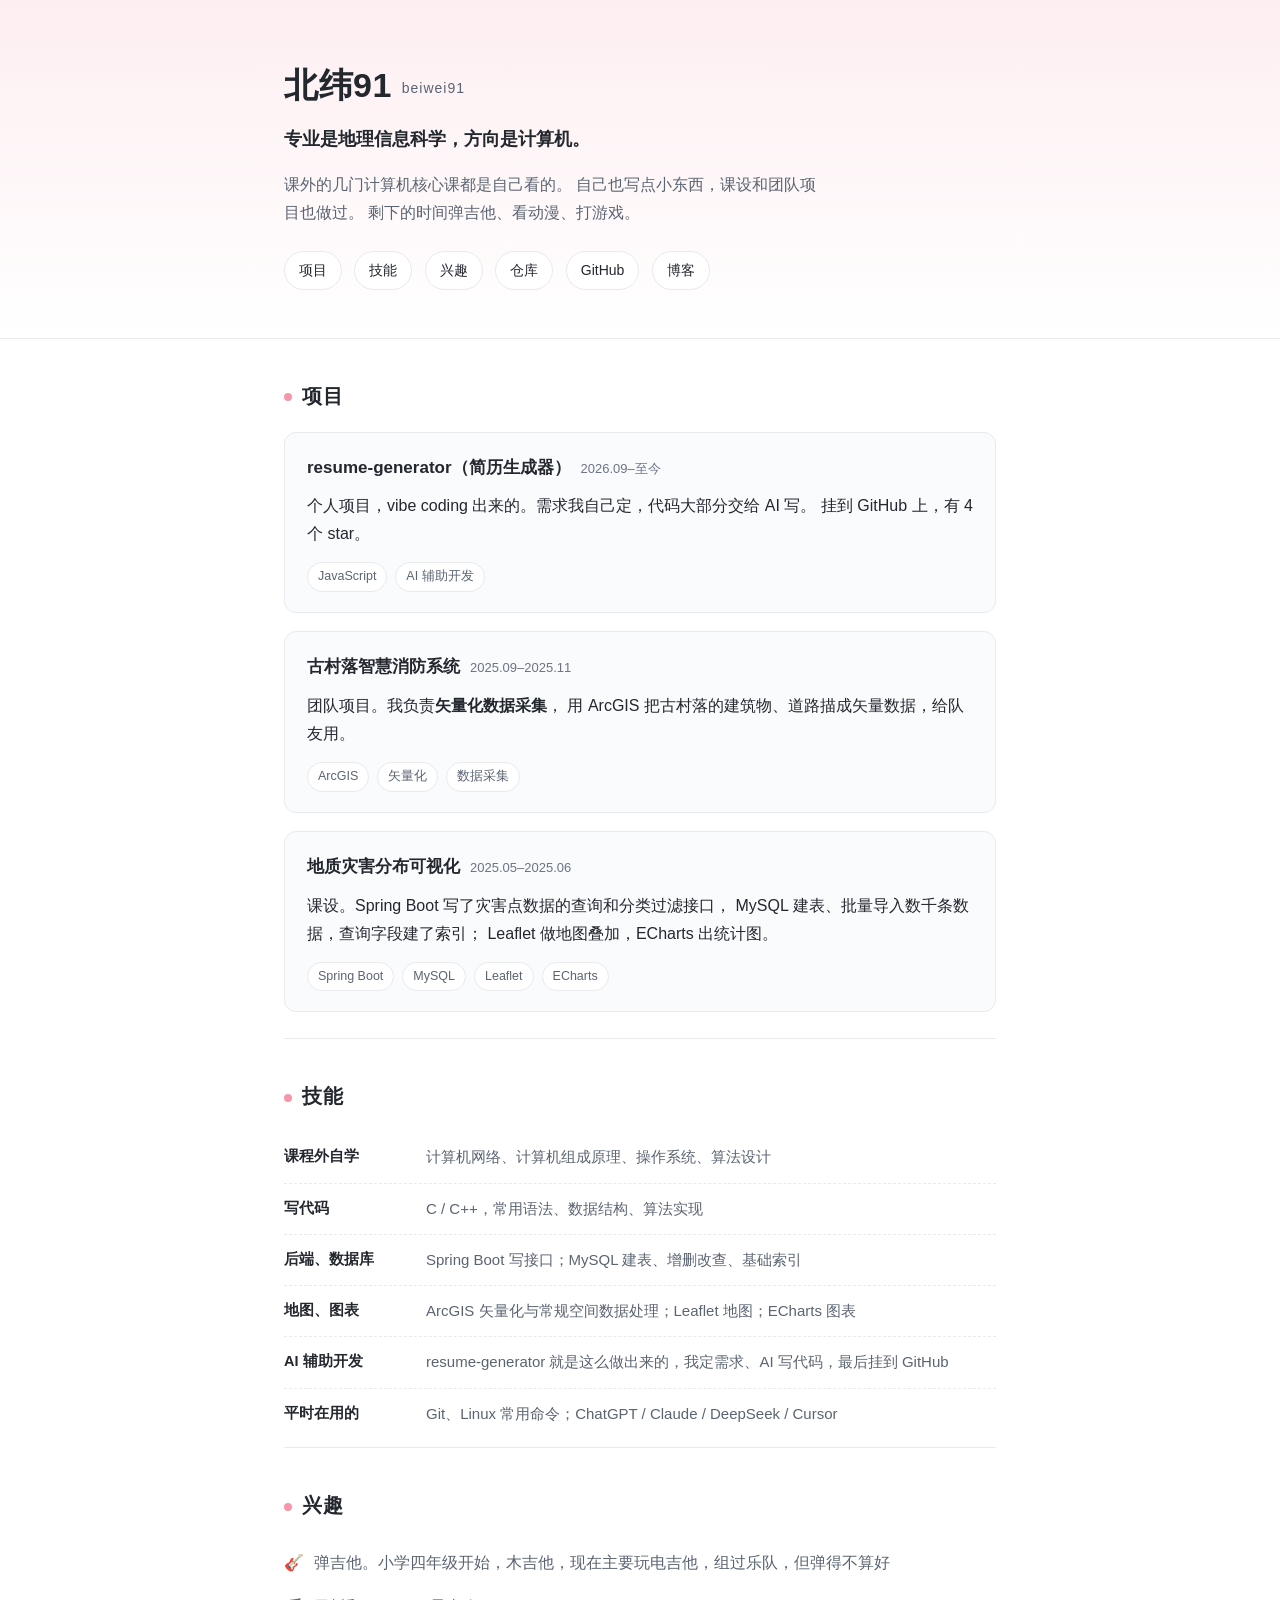
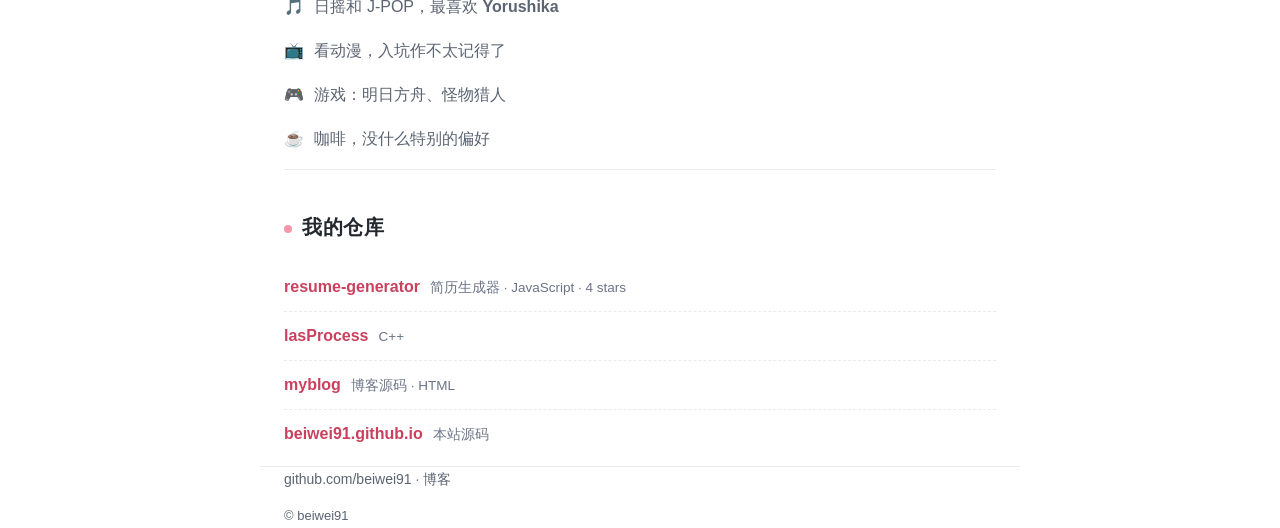
==== index.html @ ec10d435 "加上 resume-generator，vibe coding 做的那个" ====
<!DOCTYPE html>
<html lang="zh-CN">

<head>
    <meta charset="UTF-8">
    <meta name="viewport" content="width=device-width, initial-scale=1.0">
    <title>北纬91 · beiwei91</title>
    <meta name="description" content="beiwei91（北纬91）的主页：做过的东西、技能、几个爱好。">
    <meta name="author" content="beiwei91">
    <link rel="canonical" href="https://beiwei91.github.io/">
    <meta name="theme-color" content="#f596aa" media="(prefers-color-scheme: light)">
    <meta name="theme-color" content="#14171c" media="(prefers-color-scheme: dark)">
    <meta property="og:type" content="website">
    <meta property="og:locale" content="zh_CN">
    <meta property="og:title" content="北纬91 · beiwei91">
    <meta property="og:description" content="做过的东西、技能、几个爱好。">
    <meta property="og:url" content="https://beiwei91.github.io/">
    <link rel="icon" href="assets/favicon.svg" type="image/svg+xml">
    <link rel="stylesheet" href="assets/style.css">
</head>

<body>
    <a class="skip-link" href="#main">跳到主要内容</a>

    <header class="hero">
        <div class="wrap">
            <h1>北纬91 <span class="handle">beiwei91</span></h1>
            <p class="tagline">专业是地理信息科学，方向是计算机。</p>
            <p class="lede">
                课外的几门计算机核心课都是自己看的。
                自己也写点小东西，课设和团队项目也做过。
                剩下的时间弹吉他、看动漫、打游戏。
            </p>
            <nav class="hero-links" aria-label="页面导航">
                <a href="#work">项目</a>
                <a href="#skills">技能</a>
                <a href="#interests">兴趣</a>
                <a href="#repos">仓库</a>
                <a href="https://github.com/beiwei91" target="_blank" rel="noopener noreferrer">GitHub</a>
                <a href="https://beiwei91.github.io/myblog/" target="_blank" rel="noopener noreferrer">博客</a>
            </nav>
        </div>
    </header>

    <main id="main" class="wrap">

        <section id="work">
            <h2>项目</h2>

            <article class="card">
                <div class="card-head">
                    <h3>resume-generator（简历生成器）</h3>
                    <span class="meta">2026.09–至今</span>
                </div>
                <p>
                    个人项目，vibe coding 出来的。需求我自己定，代码大部分交给 AI 写。
                    挂到 GitHub 上，有 4 个 star。
                </p>
                <ul class="tags">
                    <li>JavaScript</li>
                    <li>AI 辅助开发</li>
                </ul>
            </article>

            <article class="card">
                <div class="card-head">
                    <h3>古村落智慧消防系统</h3>
                    <span class="meta">2025.09–2025.11</span>
                </div>
                <p>
                    团队项目。我负责<strong>矢量化数据采集</strong>，
                    用 ArcGIS 把古村落的建筑物、道路描成矢量数据，给队友用。
                </p>
                <ul class="tags">
                    <li>ArcGIS</li>
                    <li>矢量化</li>
                    <li>数据采集</li>
                </ul>
            </article>

            <article class="card">
                <div class="card-head">
                    <h3>地质灾害分布可视化</h3>
                    <span class="meta">2025.05–2025.06</span>
                </div>
                <p>
                    课设。Spring Boot 写了灾害点数据的查询和分类过滤接口，
                    MySQL 建表、批量导入数千条数据，查询字段建了索引；
                    Leaflet 做地图叠加，ECharts 出统计图。
                </p>
                <ul class="tags">
                    <li>Spring Boot</li>
                    <li>MySQL</li>
                    <li>Leaflet</li>
                    <li>ECharts</li>
                </ul>
            </article>
        </section>

        <section id="skills">
            <h2>技能</h2>
            <dl class="skills">
                <div>
                    <dt>课程外自学</dt>
                    <dd>计算机网络、计算机组成原理、操作系统、算法设计</dd>
                </div>
                <div>
                    <dt>写代码</dt>
                    <dd>C / C++，常用语法、数据结构、算法实现</dd>
                </div>
                <div>
                    <dt>后端、数据库</dt>
                    <dd>Spring Boot 写接口；MySQL 建表、增删改查、基础索引</dd>
                </div>
                <div>
                    <dt>地图、图表</dt>
                    <dd>ArcGIS 矢量化与常规空间数据处理；Leaflet 地图；ECharts 图表</dd>
                </div>
                <div>
                    <dt>AI 辅助开发</dt>
                    <dd>resume-generator 就是这么做出来的，我定需求、AI 写代码，最后挂到 GitHub</dd>
                </div>
                <div>
                    <dt>平时在用的</dt>
                    <dd>Git、Linux 常用命令；ChatGPT / Claude / DeepSeek / Cursor</dd>
                </div>
            </dl>
        </section>

        <section id="interests">
            <h2>兴趣</h2>
            <ul class="interests">
                <li><span class="emoji" aria-hidden="true">🎸</span> 弹吉他。小学四年级开始，木吉他，现在主要玩电吉他，组过乐队，但弹得不算好</li>
                <li><span class="emoji" aria-hidden="true">🎵</span> 日摇和 J-POP，最喜欢 <strong>Yorushika</strong></li>
                <li><span class="emoji" aria-hidden="true">📺</span> 看动漫，入坑作不太记得了</li>
                <li><span class="emoji" aria-hidden="true">🎮</span> 游戏：明日方舟、怪物猎人</li>
                <li><span class="emoji" aria-hidden="true">☕</span> 咖啡，没什么特别的偏好</li>
            </ul>
        </section>

        <section id="repos">
            <h2>我的仓库</h2>
            <ul class="repos">
                <li>
                    <a href="https://github.com/beiwei91/resume-generator" target="_blank" rel="noopener noreferrer">resume-generator</a>
                    <span class="repo-desc">简历生成器 · JavaScript · 4 stars</span>
                </li>
                <li>
                    <a href="https://github.com/beiwei91/lasProcess" target="_blank" rel="noopener noreferrer">lasProcess</a>
                    <span class="repo-desc">C++</span>
                </li>
                <li>
                    <a href="https://github.com/beiwei91/myblog" target="_blank" rel="noopener noreferrer">myblog</a>
                    <span class="repo-desc">博客源码 · HTML</span>
                </li>
                <li>
                    <a href="https://github.com/beiwei91/beiwei91.github.io" target="_blank" rel="noopener noreferrer">beiwei91.github.io</a>
                    <span class="repo-desc">本站源码</span>
                </li>
            </ul>
        </section>

    </main>

    <footer class="wrap">
        <p>
            <a href="https://github.com/beiwei91" target="_blank" rel="noopener noreferrer">github.com/beiwei91</a>
            ·
            <a href="https://beiwei91.github.io/myblog/" target="_blank" rel="noopener noreferrer">博客</a>
        </p>
        <p class="note">© beiwei91</p>
    </footer>

</body>

</html>
---- assets/style.css ----
/* 北纬91 · 个人主页
   零依赖：无外部字体、无 CDN、无脚本。
   配色沿用粉色强调 #F596AA；浅色为默认，深色跟随系统（prefers-color-scheme）。 */

:root {
    color-scheme: light dark;

    --pink: #f596aa;
    --pink-soft: #fdeef1;
    --accent-text: #c9415e; /* 浅色底上可读的强调文字色 */
    --focus: #c9415e;

    --ink: #23272e;
    --ink-soft: #5b6472;
    --ink-faint: #6b7385; /* 13px 小字也要 ≥ 4.5:1 */

    --line: #e8eaee;
    --bg: #ffffff;
    --bg-soft: #fafbfc;
    --surface: #ffffff;

    --radius: 12px;
    --maxw: 760px;
}

* {
    box-sizing: border-box;
}

html {
    -webkit-text-size-adjust: 100%;
}

body {
    margin: 0;
    background: var(--bg);
    color: var(--ink);
    font-family: -apple-system, BlinkMacSystemFont, "Segoe UI", "PingFang SC",
        "Hiragino Sans GB", "Microsoft YaHei", "Source Han Sans SC", sans-serif;
    font-size: 16px;
    line-height: 1.75;
    overflow-wrap: break-word;
}

.wrap {
    max-width: var(--maxw);
    margin: 0 auto;
    padding: 0 24px;
}

a {
    color: var(--accent-text);
}

:focus-visible {
    outline: 2px solid var(--focus);
    outline-offset: 2px;
    border-radius: 4px;
}

/* 键盘用户跳过导航 */
.skip-link {
    position: absolute;
    top: 0;
    left: -9999px;
    z-index: 10;
    padding: 10px 16px;
    border: 1px solid var(--line);
    border-radius: 0 0 var(--radius) 0;
    background: var(--surface);
    color: var(--ink);
    text-decoration: none;
}

.skip-link:focus {
    left: 0;
}

/* ---------- 头部 ---------- */

.hero {
    padding: 56px 0 40px;
    border-bottom: 1px solid var(--line);
    background: linear-gradient(180deg, var(--pink-soft), var(--bg));
}

.hero h1 {
    margin: 0 0 8px;
    font-size: 34px;
    letter-spacing: 0.5px;
}

.hero h1 .handle {
    display: inline-block;
    color: var(--ink-soft); /* 浅色 5.98:1（hero 顶部渐变处 5.32:1），深色 7.74:1 */
    font-size: 14px;
    font-weight: 400;
    letter-spacing: 1px;
    vertical-align: middle;
}

.tagline {
    margin: 0 0 16px;
    font-size: 18px;
    font-weight: 600;
}

.lede {
    max-width: 60ch;
    margin: 0 0 24px;
    color: var(--ink-soft);
}

.hero-links a {
    display: inline-block;
    margin: 0 8px 8px 0;
    padding: 6px 14px;
    border: 1px solid var(--line);
    border-radius: 999px;
    background: var(--surface);
    color: var(--ink);
    font-size: 14px;
    text-decoration: none;
    transition: border-color .15s, color .15s, background .15s;
}

.hero-links a:hover {
    border-color: var(--pink);
    background: var(--pink-soft);
    color: var(--ink); /* hover 时改用 --ink：浅色 13.33:1，深色 14.04:1 */
}

/* ---------- 区块 ---------- */

main section {
    padding: 40px 0 8px;
}

main section + section {
    border-top: 1px solid var(--line);
}

h2 {
    margin: 0 0 18px;
    font-size: 20px;
    letter-spacing: 0.5px;
}

h2::before {
    content: "";
    display: inline-block;
    width: 8px;
    height: 8px;
    margin-right: 10px;
    border-radius: 50%;
    background: var(--pink);
    vertical-align: middle;
}

h3 {
    margin: 0;
    font-size: 17px;
}

p {
    margin: 0 0 14px;
}

.note {
    color: var(--ink-soft);
    font-size: 15px;
}

/* ---------- 项目卡片 ---------- */

.card {
    margin-bottom: 18px;
    padding: 20px 22px;
    border: 1px solid var(--line);
    border-radius: var(--radius);
    background: var(--bg-soft);
}

.card-head {
    display: flex;
    flex-wrap: wrap;
    align-items: baseline;
    gap: 10px;
    margin-bottom: 10px;
}

.card p:last-child {
    margin-bottom: 0;
}

.meta {
    color: var(--ink-faint);
    font-size: 13px;
}

.tags {
    display: flex;
    flex-wrap: wrap;
    gap: 8px;
    margin: 12px 0 0;
    padding: 0;
    list-style: none;
}

.tags li {
    padding: 3px 10px;
    border: 1px solid var(--line);
    border-radius: 999px;
    background: var(--surface);
    color: var(--ink-soft);
    font-size: 12.5px;
}

/* ---------- 技能 ---------- */

.skills {
    margin: 0;
}

.skills > div {
    display: grid;
    grid-template-columns: 130px 1fr;
    gap: 12px;
    padding: 12px 0;
    border-bottom: 1px dashed var(--line);
}

.skills > div:last-child {
    border-bottom: none;
}

.skills dt {
    color: var(--ink);
    font-size: 14.5px;
    font-weight: 600;
}

.skills dd {
    margin: 0;
    color: var(--ink-soft);
    font-size: 15px;
}

/* ---------- 兴趣 ---------- */

.interests {
    margin: 0;
    padding: 0;
    list-style: none;
}

.interests li {
    padding: 8px 0;
    color: var(--ink-soft);
}

.interests .emoji {
    display: inline-block;
    width: 26px;
}

/* ---------- 仓库 ---------- */

.repos {
    margin: 0;
    padding: 0;
    list-style: none;
}

.repos li {
    display: flex;
    flex-wrap: wrap;
    align-items: baseline;
    gap: 10px;
    padding: 10px 0;
    border-bottom: 1px dashed var(--line);
}

.repos li:last-child {
    border-bottom: none;
}

.repos a {
    color: var(--accent-text);
    font-weight: 600;
    text-decoration: none;
}

.repos a:hover {
    text-decoration: underline;
}

.repo-desc {
    color: var(--ink-faint);
    font-size: 13.5px;
}

/* ---------- 页脚 ---------- */

footer {
    margin-top: 40px;
    padding: 28px 24px 48px;
    border-top: 1px solid var(--line);
    color: var(--ink-faint);
    font-size: 14px;
}

footer a {
    color: var(--ink-soft);
    text-decoration: none;
}

footer a:hover {
    color: var(--accent-text);
}

footer .note {
    margin: 6px 0 0;
    font-size: 13px;
}

/* ---------- 404 ---------- */

.notfound {
    padding: 88px 24px 120px;
}

.notfound .code {
    margin: 0;
    color: var(--ink-faint);
    font-size: 15px;
    letter-spacing: 2px;
}

.notfound h1 {
    margin: 4px 0 16px;
    font-size: 32px;
}

.notfound p {
    max-width: 52ch;
    color: var(--ink-soft);
}

.notfound .back a {
    display: inline-block;
    margin: 8px 8px 0 0;
    padding: 8px 16px;
    border: 1px solid var(--line);
    border-radius: 999px;
    background: var(--surface);
    color: var(--ink);
    font-size: 14px;
    text-decoration: none;
}

.notfound .back a:hover {
    border-color: var(--pink);
    background: var(--pink-soft);
    color: var(--accent-text);
}

/* ---------- 窄屏 ---------- */

@media (max-width: 600px) {
    .hero {
        padding: 40px 0 28px;
    }

    .hero h1 {
        font-size: 28px;
    }

    .hero h1 .handle {
        display: block;
        margin-top: 6px;
    }

    .skills > div {
        grid-template-columns: 1fr;
        gap: 4px;
    }

    .notfound {
        padding: 64px 24px 96px;
    }

    .notfound h1 {
        font-size: 26px;
    }
}

/* ---------- 减少动效 ---------- */

@media (prefers-reduced-motion: reduce) {
    * {
        transition: none !important;
    }
}

/* ---------- 深色模式 ---------- */

@media (prefers-color-scheme: dark) {
    :root {
        color-scheme: dark;

        --pink-soft: #241a1e;
        --accent-text: #f596aa;
        --focus: #f596aa;

        --ink: #e8eaee;
        --ink-soft: #aab2c0;
        --ink-faint: #7f8896;

        --line: #2b3038;
        --bg: #14171c;
        --bg-soft: #1b1f26;
        --surface: #1b1f26;
    }
}
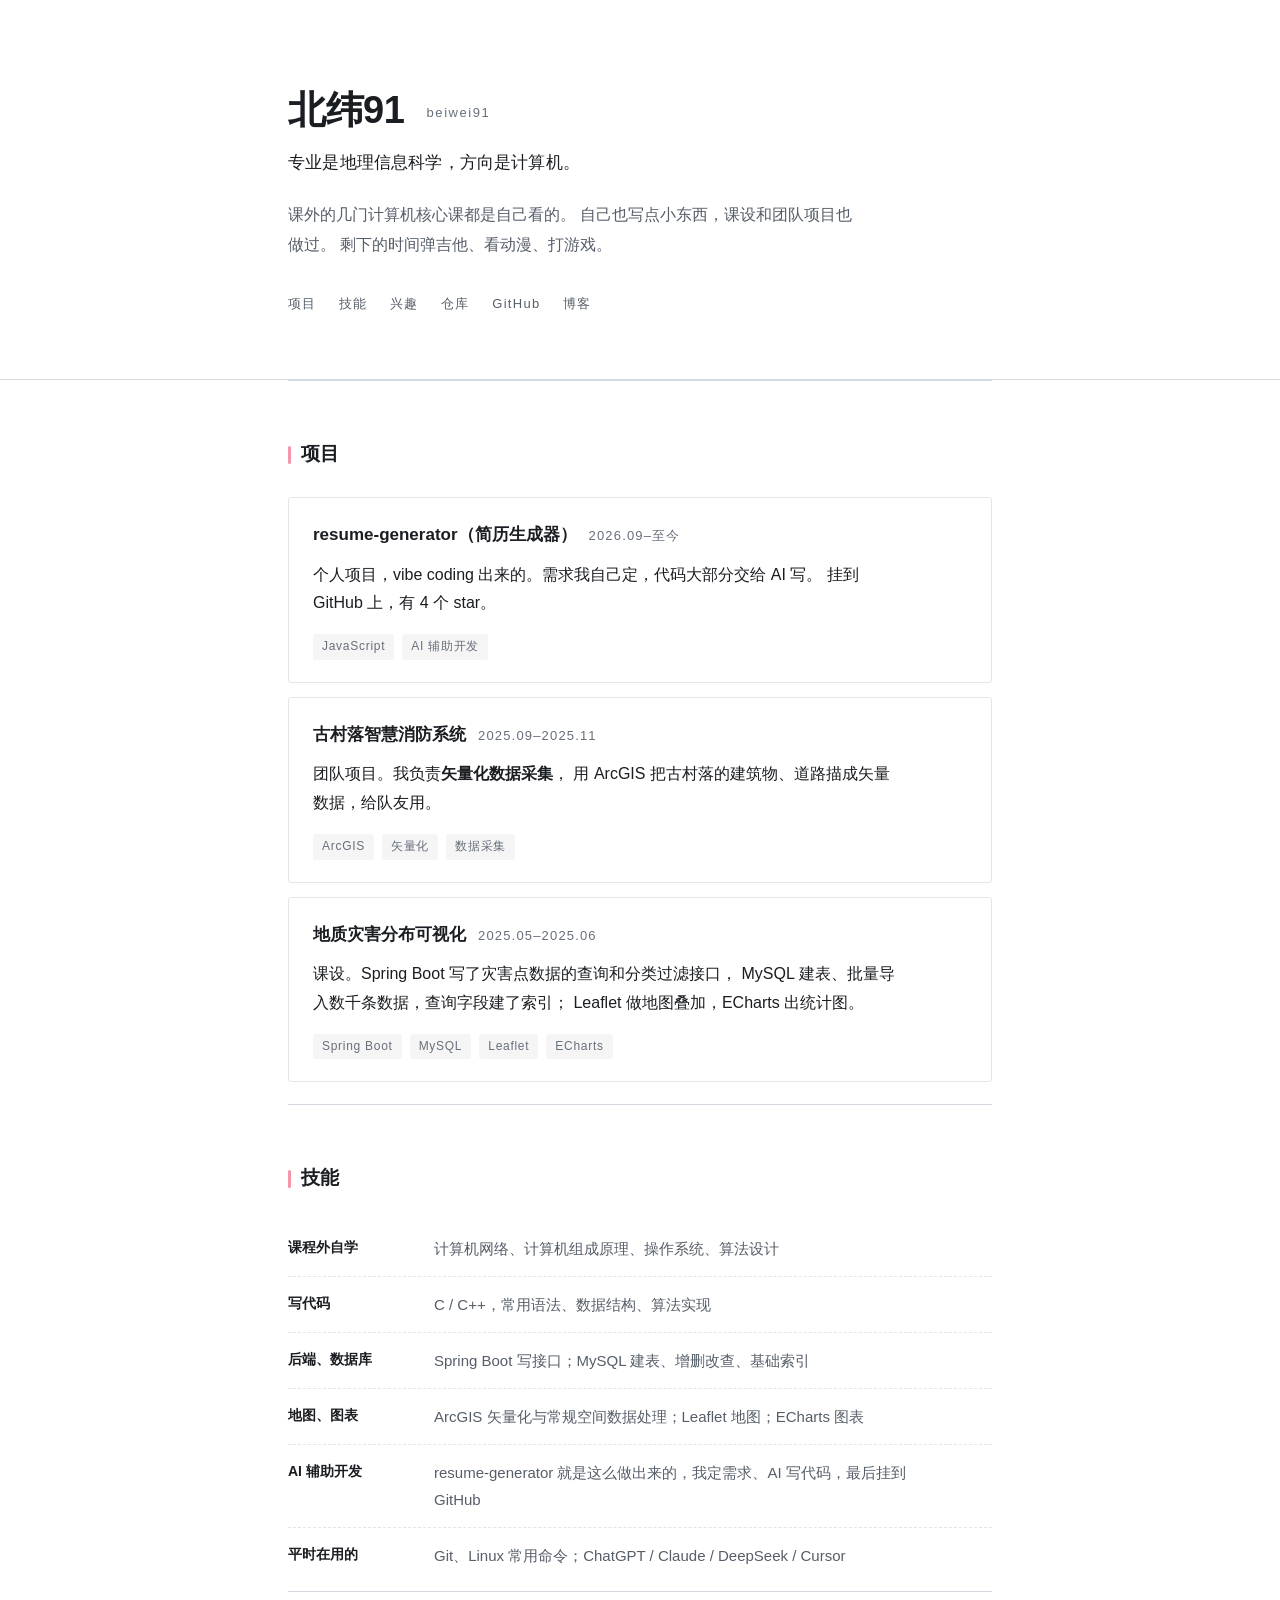
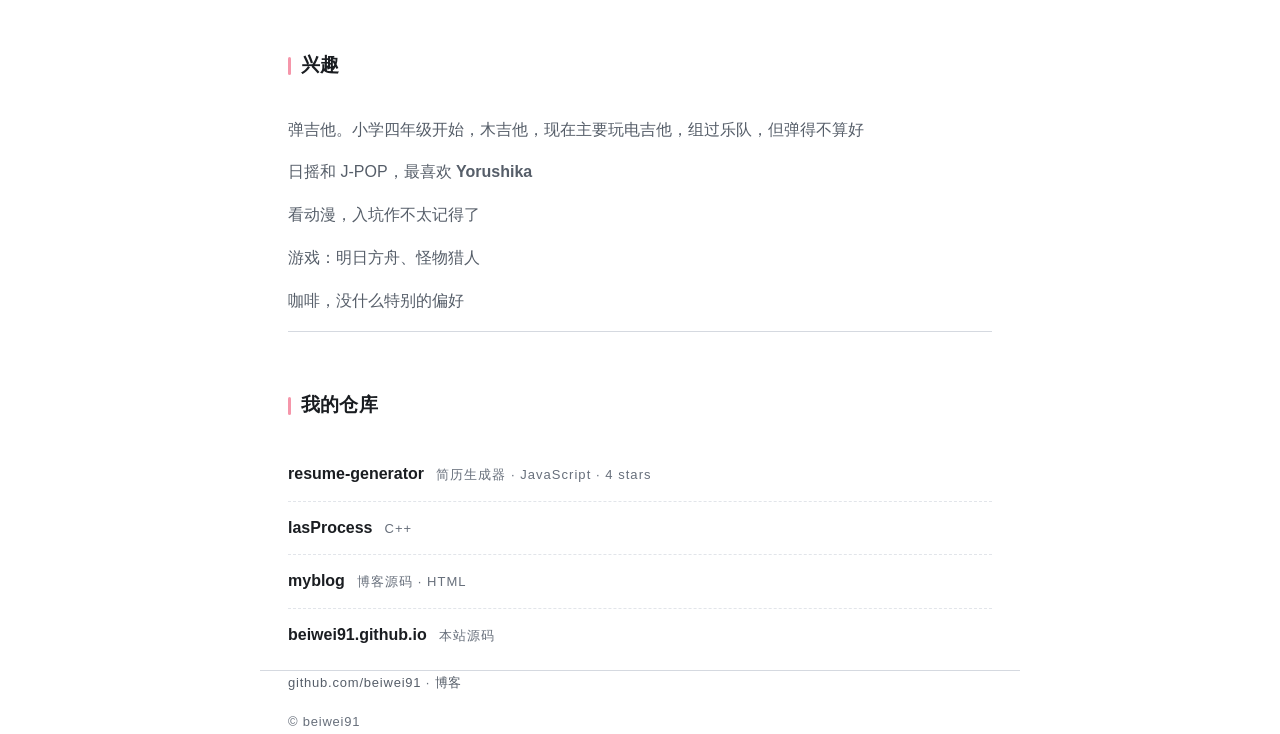
==== commit ad180709: "视觉重做：去渐变、去彩色 emoji，粉色只留标题旁一条" ====
--- a/index.html
+++ b/index.html
@@ -8,8 +8,8 @@
     <meta name="description" content="beiwei91（北纬91）的主页：做过的东西、技能、几个爱好。">
     <meta name="author" content="beiwei91">
     <link rel="canonical" href="https://beiwei91.github.io/">
-    <meta name="theme-color" content="#f596aa" media="(prefers-color-scheme: light)">
-    <meta name="theme-color" content="#14171c" media="(prefers-color-scheme: dark)">
+    <meta name="theme-color" content="#ffffff" media="(prefers-color-scheme: light)">
+    <meta name="theme-color" content="#0d0f12" media="(prefers-color-scheme: dark)">
     <meta property="og:type" content="website">
     <meta property="og:locale" content="zh_CN">
     <meta property="og:title" content="北纬91 · beiwei91">
@@ -130,11 +130,11 @@
         <section id="interests">
             <h2>兴趣</h2>
             <ul class="interests">
-                <li><span class="emoji" aria-hidden="true">🎸</span> 弹吉他。小学四年级开始，木吉他，现在主要玩电吉他，组过乐队，但弹得不算好</li>
-                <li><span class="emoji" aria-hidden="true">🎵</span> 日摇和 J-POP，最喜欢 <strong>Yorushika</strong></li>
-                <li><span class="emoji" aria-hidden="true">📺</span> 看动漫，入坑作不太记得了</li>
-                <li><span class="emoji" aria-hidden="true">🎮</span> 游戏：明日方舟、怪物猎人</li>
-                <li><span class="emoji" aria-hidden="true">☕</span> 咖啡，没什么特别的偏好</li>
+                <li>弹吉他。小学四年级开始，木吉他，现在主要玩电吉他，组过乐队，但弹得不算好</li>
+                <li>日摇和 J-POP，最喜欢 <strong>Yorushika</strong></li>
+                <li>看动漫，入坑作不太记得了</li>
+                <li>游戏：明日方舟、怪物猎人</li>
+                <li>咖啡，没什么特别的偏好</li>
             </ul>
         </section>
 
--- a/assets/style.css
+++ b/assets/style.css
@@ -1,25 +1,29 @@
 /* 北纬91 · 个人主页
    零依赖：无外部字体、无 CDN、无脚本。
-   配色沿用粉色强调 #F596AA；浅色为默认，深色跟随系统（prefers-color-scheme）。 */
+   视觉方向：克制、留白、低装饰。粉色 #f596aa 只保留在标题竖条一处强调；
+   其余（含 hover）全部走中性色。深色模式是真正的深色（#0d0f12），不是简单反色。 */
 
 :root {
     color-scheme: light dark;
 
+    /* 唯一的粉色强调：#f596aa。只用于 h2::before 那一个 3px 竖条。 */
     --pink: #f596aa;
-    --pink-soft: #fdeef1;
-    --accent-text: #c9415e; /* 浅色底上可读的强调文字色 */
-    --focus: #c9415e;
-
-    --ink: #23272e;
-    --ink-soft: #5b6472;
-    --ink-faint: #6b7385; /* 13px 小字也要 ≥ 4.5:1 */
-
-    --line: #e8eaee;
+    /* 选中文本的淡粉底（不与页面其他元素争强调） */
+    --pink-soft: #fbe9ed;
+
+    --ink: #1a1d21;        /* 正文 / 标题（16.91:1 on #fff） */
+    --ink-soft: #565e69;   /* 次级正文（6.56:1 on #fff） */
+    --ink-faint: #676f7b;  /* 13px 小字（5.08:1 on #fff） */
+    --muted: #8b929c;      /* 非文字装饰：细线、圆点、短横线 */
+
+    --line: #e2e5ea;       /* 常规 1px 细线（卡片边框、虚线分隔） */
+    --rule: #d5d9e0;       /* 区块上方分隔线 */
+    --tag-bg: rgba(26, 29, 33, .045); /* 元数据标签极淡底 */
     --bg: #ffffff;
-    --bg-soft: #fafbfc;
     --surface: #ffffff;
-
-    --radius: 12px;
+    --focus: #1a1d21;
+
+    --radius: 3px;
     --maxw: 760px;
 }
 
@@ -38,24 +42,48 @@
     font-family: -apple-system, BlinkMacSystemFont, "Segoe UI", "PingFang SC",
         "Hiragino Sans GB", "Microsoft YaHei", "Source Han Sans SC", sans-serif;
     font-size: 16px;
-    line-height: 1.75;
+    line-height: 1.8;
     overflow-wrap: break-word;
+}
+
+::selection {
+    background: var(--pink-soft);
+    color: var(--ink);
 }
 
 .wrap {
     max-width: var(--maxw);
     margin: 0 auto;
-    padding: 0 24px;
+    padding: 0 28px;
+}
+
+/* 标题与正文同一套 sans 栈：跨平台一致优先于衬线优雅
+   （serif 在 Windows 会落到 SimSun，细小偏旧） */
+h1,
+h2,
+h3 {
+    font-family: -apple-system, BlinkMacSystemFont, "Segoe UI", "PingFang SC",
+        "Hiragino Sans GB", "Microsoft YaHei", "Source Han Sans SC", sans-serif;
+    font-weight: 600;
 }
 
 a {
-    color: var(--accent-text);
+    color: var(--ink);
+    text-decoration: none;
+}
+
+a:hover {
+    color: var(--ink);
+    text-decoration: underline;
+    text-decoration-color: var(--muted);
+    text-decoration-thickness: 1px;
+    text-underline-offset: 3px;
 }
 
 :focus-visible {
     outline: 2px solid var(--focus);
-    outline-offset: 2px;
-    border-radius: 4px;
+    outline-offset: 3px;
+    border-radius: 2px;
 }
 
 /* 键盘用户跳过导航 */
@@ -66,7 +94,7 @@
     z-index: 10;
     padding: 10px 16px;
     border: 1px solid var(--line);
-    border-radius: 0 0 var(--radius) 0;
+    border-radius: 0 0 var(--radius) var(--radius);
     background: var(--surface);
     color: var(--ink);
     text-decoration: none;
@@ -76,83 +104,89 @@
     left: 0;
 }
 
-/* ---------- 头部 ---------- */
+/* ---------- 头部：纯色底，无渐变 ---------- */
 
 .hero {
-    padding: 56px 0 40px;
-    border-bottom: 1px solid var(--line);
-    background: linear-gradient(180deg, var(--pink-soft), var(--bg));
+    padding: 88px 0 56px;
+    border-bottom: 1px solid var(--rule);
+    background: var(--bg);
 }
 
 .hero h1 {
-    margin: 0 0 8px;
-    font-size: 34px;
-    letter-spacing: 0.5px;
+    margin: 0 0 14px;
+    font-size: clamp(30px, 5.6vw, 38px);
+    line-height: 1.2;
+    letter-spacing: -0.012em;
 }
 
 .hero h1 .handle {
     display: inline-block;
-    color: var(--ink-soft); /* 浅色 5.98:1（hero 顶部渐变处 5.32:1），深色 7.74:1 */
-    font-size: 14px;
+    margin-left: 12px;
+    color: var(--ink-faint);
+    font-family: -apple-system, BlinkMacSystemFont, "Segoe UI", "PingFang SC",
+        "Hiragino Sans GB", "Microsoft YaHei", "Source Han Sans SC", sans-serif;
+    font-size: 13px;
     font-weight: 400;
-    letter-spacing: 1px;
+    letter-spacing: 0.12em;
     vertical-align: middle;
 }
 
 .tagline {
-    margin: 0 0 16px;
-    font-size: 18px;
-    font-weight: 600;
+    margin: 0 0 22px;
+    color: var(--ink);
+    font-size: 17px;
+    font-weight: 400;
+    letter-spacing: 0.01em;
 }
 
 .lede {
-    max-width: 60ch;
-    margin: 0 0 24px;
-    color: var(--ink-soft);
-}
-
+    max-width: 64ch;
+    margin: 0 0 30px;
+    color: var(--ink-soft);
+    line-height: 1.85;
+}
+
+/* 导航：纯文字，无药丸、无边框 */
 .hero-links a {
     display: inline-block;
-    margin: 0 8px 8px 0;
-    padding: 6px 14px;
-    border: 1px solid var(--line);
-    border-radius: 999px;
-    background: var(--surface);
-    color: var(--ink);
-    font-size: 14px;
-    text-decoration: none;
-    transition: border-color .15s, color .15s, background .15s;
+    margin: 0 18px 6px 0;
+    padding: 0;
+    color: var(--ink-soft);
+    font-size: 13px;
+    letter-spacing: 0.1em;
+    text-decoration: none;
+    border-bottom: 1px solid transparent;
+    transition: color .15s, border-color .15s;
 }
 
 .hero-links a:hover {
-    border-color: var(--pink);
-    background: var(--pink-soft);
-    color: var(--ink); /* hover 时改用 --ink：浅色 13.33:1，深色 14.04:1 */
+    color: var(--ink);
+    border-bottom-color: var(--muted);
+    text-decoration: none;
 }
 
 /* ---------- 区块 ---------- */
 
 main section {
-    padding: 40px 0 8px;
-}
-
-main section + section {
-    border-top: 1px solid var(--line);
+    padding: 56px 0 8px;
+    border-top: 1px solid var(--rule);
 }
 
 h2 {
-    margin: 0 0 18px;
-    font-size: 20px;
-    letter-spacing: 0.5px;
-}
-
+    margin: 0 0 26px;
+    font-size: 19px;
+    font-weight: 600;
+    letter-spacing: 0.01em;
+}
+
+/* 全页唯一一处粉色强调：编辑排版的竖条，不是项目符号 */
 h2::before {
     content: "";
     display: inline-block;
-    width: 8px;
-    height: 8px;
+    width: 3px;
+    height: 0.95em;
     margin-right: 10px;
-    border-radius: 50%;
+    border-radius: 2px;
     background: var(--pink);
     vertical-align: middle;
 }
@@ -160,10 +194,12 @@
 h3 {
     margin: 0;
     font-size: 17px;
+    letter-spacing: 0;
 }
 
 p {
-    margin: 0 0 14px;
+    margin: 0 0 16px;
+    max-width: 66ch;
 }
 
 .note {
@@ -171,21 +207,26 @@
     font-size: 15px;
 }
 
-/* ---------- 项目卡片 ---------- */
+/* ---------- 项目卡片：纯色底 + 1px 细边框，无阴影 ---------- */
 
 .card {
-    margin-bottom: 18px;
-    padding: 20px 22px;
+    margin-bottom: 14px;
+    padding: 22px 24px;
     border: 1px solid var(--line);
     border-radius: var(--radius);
-    background: var(--bg-soft);
+    background: var(--surface);
+    transition: border-color .15s;
+}
+
+.card:hover {
+    border-color: var(--rule); /* 只让边框略深一点，150ms */
 }
 
 .card-head {
     display: flex;
     flex-wrap: wrap;
     align-items: baseline;
-    gap: 10px;
+    gap: 4px 12px;
     margin-bottom: 10px;
 }
 
@@ -193,27 +234,30 @@
     margin-bottom: 0;
 }
 
+/* 小标签：字距拉开，弱化灰但保持 ≥4.5:1 */
 .meta {
     color: var(--ink-faint);
     font-size: 13px;
+    letter-spacing: 0.09em;
 }
 
 .tags {
     display: flex;
     flex-wrap: wrap;
     gap: 8px;
-    margin: 12px 0 0;
+    margin: 14px 0 0;
     padding: 0;
     list-style: none;
 }
 
+/* 元数据标签：无边框 + 极淡底，不再像输入框 */
 .tags li {
-    padding: 3px 10px;
-    border: 1px solid var(--line);
-    border-radius: 999px;
-    background: var(--surface);
-    color: var(--ink-soft);
-    font-size: 12.5px;
+    padding: 2px 9px;
+    border-radius: var(--radius);
+    background: var(--tag-bg);
+    color: var(--ink-faint);
+    font-size: 12px;
+    letter-spacing: 0.06em;
 }
 
 /* ---------- 技能 ---------- */
@@ -225,8 +269,8 @@
 .skills > div {
     display: grid;
     grid-template-columns: 130px 1fr;
-    gap: 12px;
-    padding: 12px 0;
+    gap: 16px;
+    padding: 14px 0;
     border-bottom: 1px dashed var(--line);
 }
 
@@ -236,17 +280,18 @@
 
 .skills dt {
     color: var(--ink);
-    font-size: 14.5px;
+    font-size: 14px;
     font-weight: 600;
 }
 
 .skills dd {
     margin: 0;
+    max-width: 62ch;
     color: var(--ink-soft);
     font-size: 15px;
 }
 
-/* ---------- 兴趣 ---------- */
+/* ---------- 兴趣：无 emoji、无前导标记，只靠行距分隔 ---------- */
 
 .interests {
     margin: 0;
@@ -255,13 +300,9 @@
 }
 
 .interests li {
-    padding: 8px 0;
-    color: var(--ink-soft);
-}
-
-.interests .emoji {
-    display: inline-block;
-    width: 26px;
+    padding: 7px 0;
+    color: var(--ink-soft);
+    line-height: 1.8;
 }
 
 /* ---------- 仓库 ---------- */
@@ -276,8 +317,8 @@
     display: flex;
     flex-wrap: wrap;
     align-items: baseline;
-    gap: 10px;
-    padding: 10px 0;
+    gap: 12px;
+    padding: 12px 0;
     border-bottom: 1px dashed var(--line);
 }
 
@@ -286,28 +327,32 @@
 }
 
 .repos a {
-    color: var(--accent-text);
+    color: var(--ink);
     font-weight: 600;
     text-decoration: none;
 }
 
 .repos a:hover {
     text-decoration: underline;
+    text-decoration-color: var(--muted);
+    text-underline-offset: 3px;
 }
 
 .repo-desc {
     color: var(--ink-faint);
-    font-size: 13.5px;
+    font-size: 13px;
+    letter-spacing: 0.08em;
 }
 
 /* ---------- 页脚 ---------- */
 
 footer {
-    margin-top: 40px;
-    padding: 28px 24px 48px;
-    border-top: 1px solid var(--line);
-    color: var(--ink-faint);
-    font-size: 14px;
+    margin-top: 64px;
+    padding: 28px 0 56px; /* 左右 padding 交给 .wrap，避免叠加 */
+    border-top: 1px solid var(--rule);
+    color: var(--ink-faint);
+    font-size: 13px;
+    letter-spacing: 0.06em;
 }
 
 footer a {
@@ -316,69 +361,87 @@
 }
 
 footer a:hover {
-    color: var(--accent-text);
+    color: var(--ink);
+    text-decoration: underline;
+    text-decoration-color: var(--muted);
+    text-underline-offset: 3px;
 }
 
 footer .note {
-    margin: 6px 0 0;
-    font-size: 13px;
+    margin: 8px 0 0;
+    font-size: 13px;
+    color: var(--ink-faint);
 }
 
 /* ---------- 404 ---------- */
 
 .notfound {
-    padding: 88px 24px 120px;
+    padding: 132px 0 160px; /* 左右 padding 交给 .wrap */
 }
 
 .notfound .code {
     margin: 0;
     color: var(--ink-faint);
-    font-size: 15px;
-    letter-spacing: 2px;
+    font-size: 13px;
+    letter-spacing: 0.24em;
 }
 
 .notfound h1 {
-    margin: 4px 0 16px;
-    font-size: 32px;
+    margin: 10px 0 18px;
+    font-size: clamp(28px, 5vw, 34px);
+    line-height: 1.2;
+    letter-spacing: -0.01em;
 }
 
 .notfound p {
     max-width: 52ch;
     color: var(--ink-soft);
+    line-height: 1.85;
+}
+
+.notfound .back {
+    margin-top: 26px;
 }
 
 .notfound .back a {
     display: inline-block;
-    margin: 8px 8px 0 0;
-    padding: 8px 16px;
-    border: 1px solid var(--line);
-    border-radius: 999px;
-    background: var(--surface);
-    color: var(--ink);
-    font-size: 14px;
-    text-decoration: none;
+    margin: 0 22px 8px 0;
+    padding: 0;
+    border-bottom: 1px solid transparent;
+    color: var(--ink-soft);
+    font-size: 13px;
+    letter-spacing: 0.1em;
+    text-decoration: none;
+    transition: color .15s, border-color .15s;
 }
 
 .notfound .back a:hover {
-    border-color: var(--pink);
-    background: var(--pink-soft);
-    color: var(--accent-text);
+    color: var(--ink);
+    border-bottom-color: var(--muted);
 }
 
 /* ---------- 窄屏 ---------- */
 
 @media (max-width: 600px) {
+    .wrap {
+        padding: 0 22px;
+    }
+
     .hero {
-        padding: 40px 0 28px;
-    }
-
-    .hero h1 {
-        font-size: 28px;
+        padding: 56px 0 40px;
     }
 
     .hero h1 .handle {
         display: block;
-        margin-top: 6px;
+        margin: 8px 0 0;
+    }
+
+    main section {
+        padding: 40px 0 4px;
+    }
+
+    .card {
+        padding: 18px 18px;
     }
 
     .skills > div {
@@ -387,11 +450,7 @@
     }
 
     .notfound {
-        padding: 64px 24px 96px;
-    }
-
-    .notfound h1 {
-        font-size: 26px;
+        padding: 88px 0 112px;
     }
 }
 
@@ -403,23 +462,25 @@
     }
 }
 
-/* ---------- 深色模式 ---------- */
+/* ---------- 深色模式：真正的深色底 ---------- */
 
 @media (prefers-color-scheme: dark) {
     :root {
         color-scheme: dark;
 
-        --pink-soft: #241a1e;
-        --accent-text: #f596aa;
-        --focus: #f596aa;
-
-        --ink: #e8eaee;
-        --ink-soft: #aab2c0;
-        --ink-faint: #7f8896;
-
-        --line: #2b3038;
-        --bg: #14171c;
-        --bg-soft: #1b1f26;
-        --surface: #1b1f26;
-    }
-}
+        --pink: #f0a8b8;
+        --pink-soft: #2a1d22;
+
+        --ink: #e9ebef;        /* 16.08:1 on #0d0f12 */
+        --ink-soft: #a8b0bc;   /* 8.77:1 on #0d0f12 */
+        --ink-faint: #9099a6;  /* 6.67:1 on #0d0f12 */
+        --muted: #5f6772;
+
+        --line: #262b33;
+        --rule: #313741;
+        --tag-bg: rgba(233, 235, 239, .06);
+        --bg: #0d0f12;
+        --surface: #0d0f12;
+        --focus: #f0a8b8;
+    }
+}
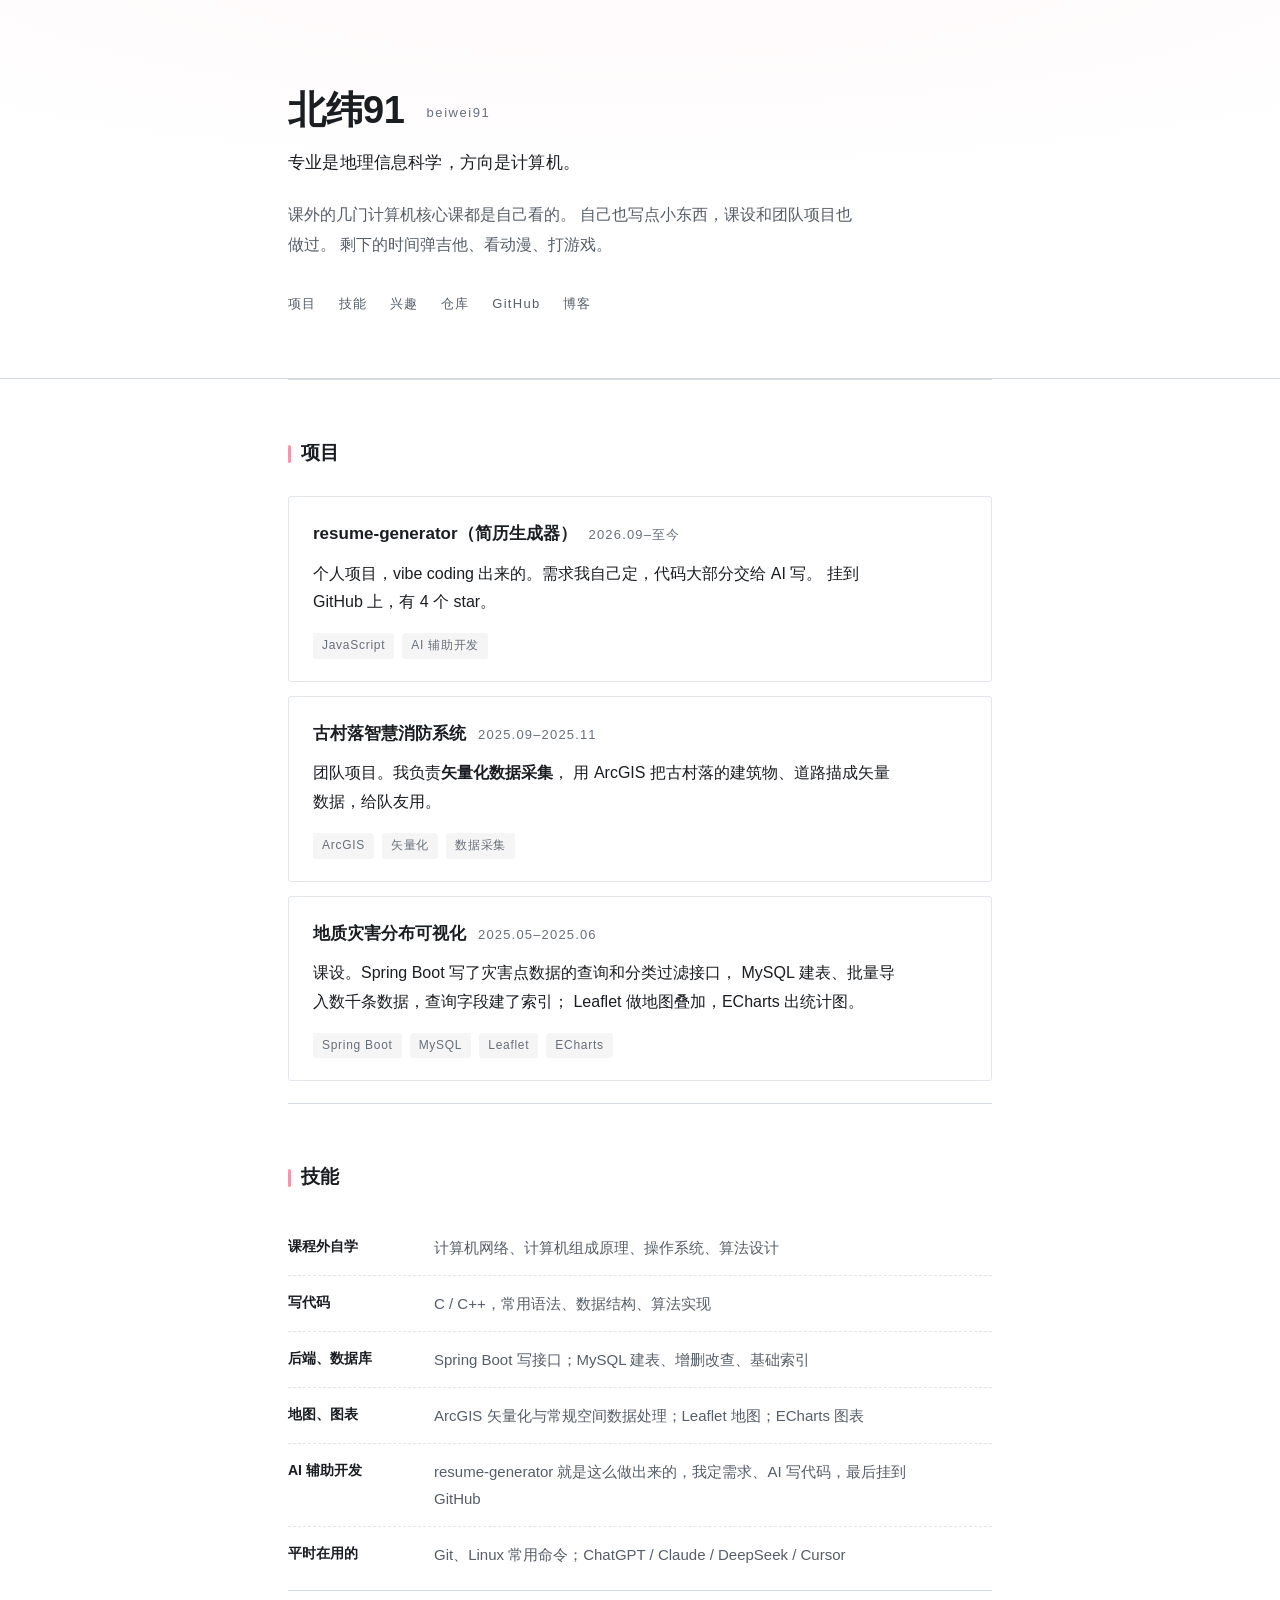
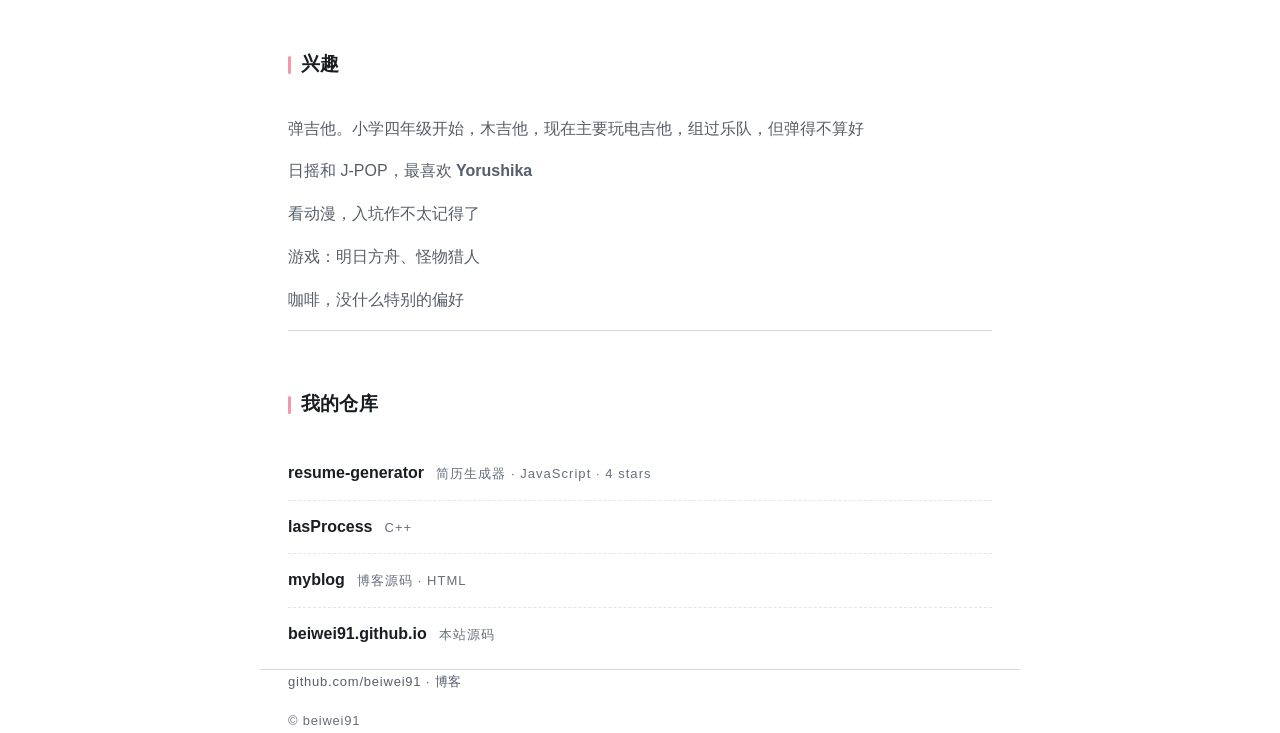
==== commit 03523f10: "加一点动效：进场、滚动淡入、hover，还有一条进度线" ====
--- a/index.html
+++ b/index.html
@@ -22,16 +22,19 @@
 <body>
     <a class="skip-link" href="#main">跳到主要内容</a>
 
+    <!-- 无 JS 时这条线不会显示（样式只在 html.js 下生效） -->
+    <div class="progress" aria-hidden="true"></div>
+
     <header class="hero">
         <div class="wrap">
-            <h1>北纬91 <span class="handle">beiwei91</span></h1>
-            <p class="tagline">专业是地理信息科学，方向是计算机。</p>
-            <p class="lede">
+            <h1 class="fade-up">北纬91 <span class="handle">beiwei91</span></h1>
+            <p class="tagline fade-up">专业是地理信息科学，方向是计算机。</p>
+            <p class="lede fade-up">
                 课外的几门计算机核心课都是自己看的。
                 自己也写点小东西，课设和团队项目也做过。
                 剩下的时间弹吉他、看动漫、打游戏。
             </p>
-            <nav class="hero-links" aria-label="页面导航">
+            <nav class="hero-links fade-up" aria-label="页面导航">
                 <a href="#work">项目</a>
                 <a href="#skills">技能</a>
                 <a href="#interests">兴趣</a>
@@ -171,6 +174,57 @@
         <p class="note">© beiwei91</p>
     </footer>
 
+    <script>
+        /* 渐进增强：脚本失效 / 被禁用 / 不支持 IO 时什么都不做，页面按纯 CSS 默认状态渲染，内容全部可见 */
+        (function () {
+            if (!('IntersectionObserver' in window)) { return; }
+            var root = document.documentElement;
+            /* 保险丝：.js 之后任何一步出错，都摘掉 .js 回到「全部可见」的无 JS 状态 */
+            try {
+                root.classList.add('js');
+                var reduce = window.matchMedia && window.matchMedia('(prefers-reduced-motion: reduce)').matches;
+                if (!reduce) {
+                    var bar = document.querySelector('.progress');
+                    if (bar) {
+                        var ticking = false;
+                        var draw = function () {
+                            ticking = false;
+                            var max = document.documentElement.scrollHeight - window.innerHeight;
+                            var ratio = max > 0 ? window.scrollY / max : 0;
+                            bar.style.transform = 'scaleX(' + Math.min(1, Math.max(0, ratio)) + ')';
+                        };
+                        var onScroll = function () {
+                            if (!ticking) { ticking = true; window.requestAnimationFrame(draw); }
+                        };
+                        window.addEventListener('scroll', onScroll, { passive: true });
+                        window.addEventListener('resize', onScroll, { passive: true });
+                        draw();
+                    }
+                }
+                if (!reduce) {
+                    /* 滚动进场只触发一次；同批错开 60ms，封顶 240ms（240 + 460 < 700） */
+                    var items = document.querySelectorAll('main section, .card, .repos li, .skills > div');
+                    var io = new IntersectionObserver(function (entries) {
+                        var done = 0;
+                        for (var i = 0; i < entries.length; i++) {
+                            if (!entries[i].isIntersecting) { continue; }
+                            entries[i].target.style.transitionDelay = Math.min(done * 60, 240) + 'ms';
+                            entries[i].target.classList.add('is-in');
+                            io.unobserve(entries[i].target);
+                            done++;
+                        }
+                    }, { rootMargin: '0px 0px -12% 0px', threshold: 0.01 });
+                    for (var j = 0; j < items.length; j++) {
+                        items[j].classList.add('reveal');
+                        io.observe(items[j]);
+                    }
+                }
+            } catch (e) {
+                root.classList.remove('js');
+            }
+        })();
+    </script>
+
 </body>
 
 </html>
--- a/assets/style.css
+++ b/assets/style.css
@@ -19,6 +19,8 @@
     --line: #e2e5ea;       /* 常规 1px 细线（卡片边框、虚线分隔） */
     --rule: #d5d9e0;       /* 区块上方分隔线 */
     --tag-bg: rgba(26, 29, 33, .045); /* 元数据标签极淡底 */
+    --tag-bg-strong: rgba(26, 29, 33, .055); /* 标签 hover 底（再深会让 12px 灰字跌破 4.5:1） */
+    --wash: rgba(26, 29, 33, .025); /* 仓库行 hover 极淡底 */
     --bg: #ffffff;
     --surface: #ffffff;
     --focus: #1a1d21;
@@ -70,14 +72,33 @@
 a {
     color: var(--ink);
     text-decoration: none;
+    position: relative;
+    display: inline-block;
+}
+
+/* 链接下划线不用 text-decoration 跳动，而是 ::after 从左侧「画」出来（260ms） */
+a::after {
+    content: "";
+    position: absolute;
+    left: 0;
+    bottom: 1px;
+    width: 100%;
+    height: 1px;
+    background: var(--muted);
+    transform: scaleX(0);
+    transform-origin: left;
+    opacity: 0;
+    transition: transform .26s ease-out, opacity .26s ease-out;
 }
 
 a:hover {
     color: var(--ink);
-    text-decoration: underline;
-    text-decoration-color: var(--muted);
-    text-decoration-thickness: 1px;
-    text-underline-offset: 3px;
+}
+
+a:hover::after,
+a:focus-visible::after {
+    transform: scaleX(1);
+    opacity: 1;
 }
 
 :focus-visible {
@@ -89,6 +110,7 @@
 /* 键盘用户跳过导航 */
 .skip-link {
     position: absolute;
+    display: block;
     top: 0;
     left: -9999px;
     z-index: 10;
@@ -104,12 +126,73 @@
     left: 0;
 }
 
-/* ---------- 头部：纯色底，无渐变 ---------- */
+/* ---------- 进度线 / 进场动效（全部挂在 html.js 下，无 JS 时不存在） ---------- */
+
+/* 刚滚到顶时 scaleX(0) 不可见；粉色强调的第二处用法，仅此一条线 */
+html.js .progress {
+    position: fixed;
+    top: 0;
+    left: 0;
+    z-index: 20;
+    width: 100%;
+    height: 2px;
+    background: var(--pink);
+    transform: scaleX(0);
+    transform-origin: left;
+    pointer-events: none;
+}
+
+@keyframes fade-up {
+    from {
+        opacity: 0;
+        transform: translateY(14px);
+    }
+
+    to {
+        opacity: 1;
+        transform: none;
+    }
+}
+
+/* hero 进场：单条 520ms；标题 → 定位 → 正文 → 导航 错开 70ms，最后一档收在 180ms
+   使总时窗 180 + 520 = 700ms，不越 700ms 上限 */
+html.js .fade-up {
+    animation: fade-up .52s cubic-bezier(0.22, 0.61, 0.36, 1) both;
+}
+
+html.js .tagline {
+    animation-delay: 70ms;
+}
+
+html.js .lede {
+    animation-delay: 140ms;
+}
+
+html.js .hero-links {
+    animation-delay: 180ms;
+}
+
+/* 滚动进场：460ms，translateY(10px) → 0，只触发一次（JS unobserve） */
+html.js .reveal {
+    opacity: 0;
+    transform: translateY(10px);
+    transition: opacity .46s cubic-bezier(0.22, 0.61, 0.36, 1),
+        transform .46s cubic-bezier(0.22, 0.61, 0.36, 1);
+}
+
+html.js .reveal.is-in {
+    opacity: 1;
+    transform: none;
+}
+
+/* ---------- 头部：纯色底，局部极淡粉色光晕（无可见边界） ---------- */
 
 .hero {
     padding: 88px 0 56px;
     border-bottom: 1px solid var(--rule);
     background: var(--bg);
+    background-image: radial-gradient(120% 92% at 50% -14%,
+            rgba(245, 150, 170, .07), rgba(245, 150, 170, 0) 68%);
 }
 
 .hero h1 {
@@ -146,7 +229,7 @@
     line-height: 1.85;
 }
 
-/* 导航：纯文字，无药丸、无边框 */
+/* 导航：纯文字，无药丸、无边框；下划线走通用 a::after 的「画出」动效 */
 .hero-links a {
     display: inline-block;
     margin: 0 18px 6px 0;
@@ -155,14 +238,11 @@
     font-size: 13px;
     letter-spacing: 0.1em;
     text-decoration: none;
-    border-bottom: 1px solid transparent;
-    transition: color .15s, border-color .15s;
+    transition: color .18s ease-out;
 }
 
 .hero-links a:hover {
     color: var(--ink);
-    border-bottom-color: var(--muted);
-    text-decoration: none;
 }
 
 /* ---------- 区块 ---------- */
@@ -207,7 +287,7 @@
     font-size: 15px;
 }
 
-/* ---------- 项目卡片：纯色底 + 1px 细边框，无阴影 ---------- */
+/* ---------- 项目卡片：纯色底 + 1px 细边框 ---------- */
 
 .card {
     margin-bottom: 14px;
@@ -215,11 +295,14 @@
     border: 1px solid var(--line);
     border-radius: var(--radius);
     background: var(--surface);
-    transition: border-color .15s;
-}
-
+    transition: transform .18s ease-out, border-color .18s ease-out, box-shadow .18s ease-out;
+}
+
+/* hover：上浮 2px + 边框变深 + 极浅阴影（180ms） */
 .card:hover {
-    border-color: var(--rule); /* 只让边框略深一点，150ms */
+    transform: translateY(-2px);
+    border-color: var(--rule);
+    box-shadow: 0 6px 20px rgba(26, 29, 33, .06);
 }
 
 .card-head {
@@ -250,7 +333,7 @@
     list-style: none;
 }
 
-/* 元数据标签：无边框 + 极淡底，不再像输入框 */
+/* 元数据标签：无边框 + 极淡底；hover 只加深底，不缩放 */
 .tags li {
     padding: 2px 9px;
     border-radius: var(--radius);
@@ -258,6 +341,11 @@
     color: var(--ink-faint);
     font-size: 12px;
     letter-spacing: 0.06em;
+    transition: background-color .18s ease-out;
+}
+
+.tags li:hover {
+    background: var(--tag-bg-strong);
 }
 
 /* ---------- 技能 ---------- */
@@ -320,6 +408,13 @@
     gap: 12px;
     padding: 12px 0;
     border-bottom: 1px dashed var(--line);
+    transition: background-color .18s ease-out;
+}
+
+/* hover：整行极淡底 wash，用内阴影模拟左右外扩的 padding，不造成布局位移 */
+.repos li:hover {
+    background-color: var(--wash);
+    box-shadow: -12px 0 0 var(--wash), 12px 0 0 var(--wash);
 }
 
 .repos li:last-child {
@@ -329,13 +424,6 @@
 .repos a {
     color: var(--ink);
     font-weight: 600;
-    text-decoration: none;
-}
-
-.repos a:hover {
-    text-decoration: underline;
-    text-decoration-color: var(--muted);
-    text-underline-offset: 3px;
 }
 
 .repo-desc {
@@ -357,14 +445,10 @@
 
 footer a {
     color: var(--ink-soft);
-    text-decoration: none;
 }
 
 footer a:hover {
     color: var(--ink);
-    text-decoration: underline;
-    text-decoration-color: var(--muted);
-    text-underline-offset: 3px;
 }
 
 footer .note {
@@ -407,17 +491,15 @@
     display: inline-block;
     margin: 0 22px 8px 0;
     padding: 0;
-    border-bottom: 1px solid transparent;
     color: var(--ink-soft);
     font-size: 13px;
     letter-spacing: 0.1em;
     text-decoration: none;
-    transition: color .15s, border-color .15s;
+    transition: color .18s ease-out;
 }
 
 .notfound .back a:hover {
     color: var(--ink);
-    border-bottom-color: var(--muted);
 }
 
 /* ---------- 窄屏 ---------- */
@@ -454,11 +536,33 @@
     }
 }
 
-/* ---------- 减少动效 ---------- */
+/* ---------- 减少动效：关掉全部进场 / 滚动 / hover 位移 / 进度线，内容默认可见 ---------- */
+/* 这段刻意放在文件最后：与上面同样 specificity 的规则靠顺序取胜 */
 
 @media (prefers-reduced-motion: reduce) {
-    * {
+
+    *,
+    *::before,
+    *::after {
+        animation: none !important;
         transition: none !important;
+        scroll-behavior: auto !important;
+    }
+
+    html.js .fade-up,
+    html.js .reveal {
+        opacity: 1 !important;
+        transform: none !important;
+    }
+
+    /* 进度线在 JS 侧就不会被创建；这里再兜一层 */
+    html.js .progress {
+        display: none !important;
+    }
+
+    html.js .card:hover {
+        transform: none !important;
+        box-shadow: none !important;
     }
 }
 
@@ -479,8 +583,20 @@
         --line: #262b33;
         --rule: #313741;
         --tag-bg: rgba(233, 235, 239, .06);
+        --tag-bg-strong: rgba(233, 235, 239, .09);
+        --wash: rgba(233, 235, 239, .035);
         --bg: #0d0f12;
         --surface: #0d0f12;
         --focus: #f0a8b8;
     }
-}
+
+    /* 深色下 hero 光晕再淡一点，避免在近黑底上出现可见色块 */
+    .hero {
+        background-image: radial-gradient(120% 92% at 50% -14%,
+                rgba(240, 168, 184, .06), rgba(240, 168, 184, 0) 68%);
+    }
+
+    .card:hover {
+        box-shadow: 0 6px 20px rgba(0, 0, 0, .4);
+    }
+}
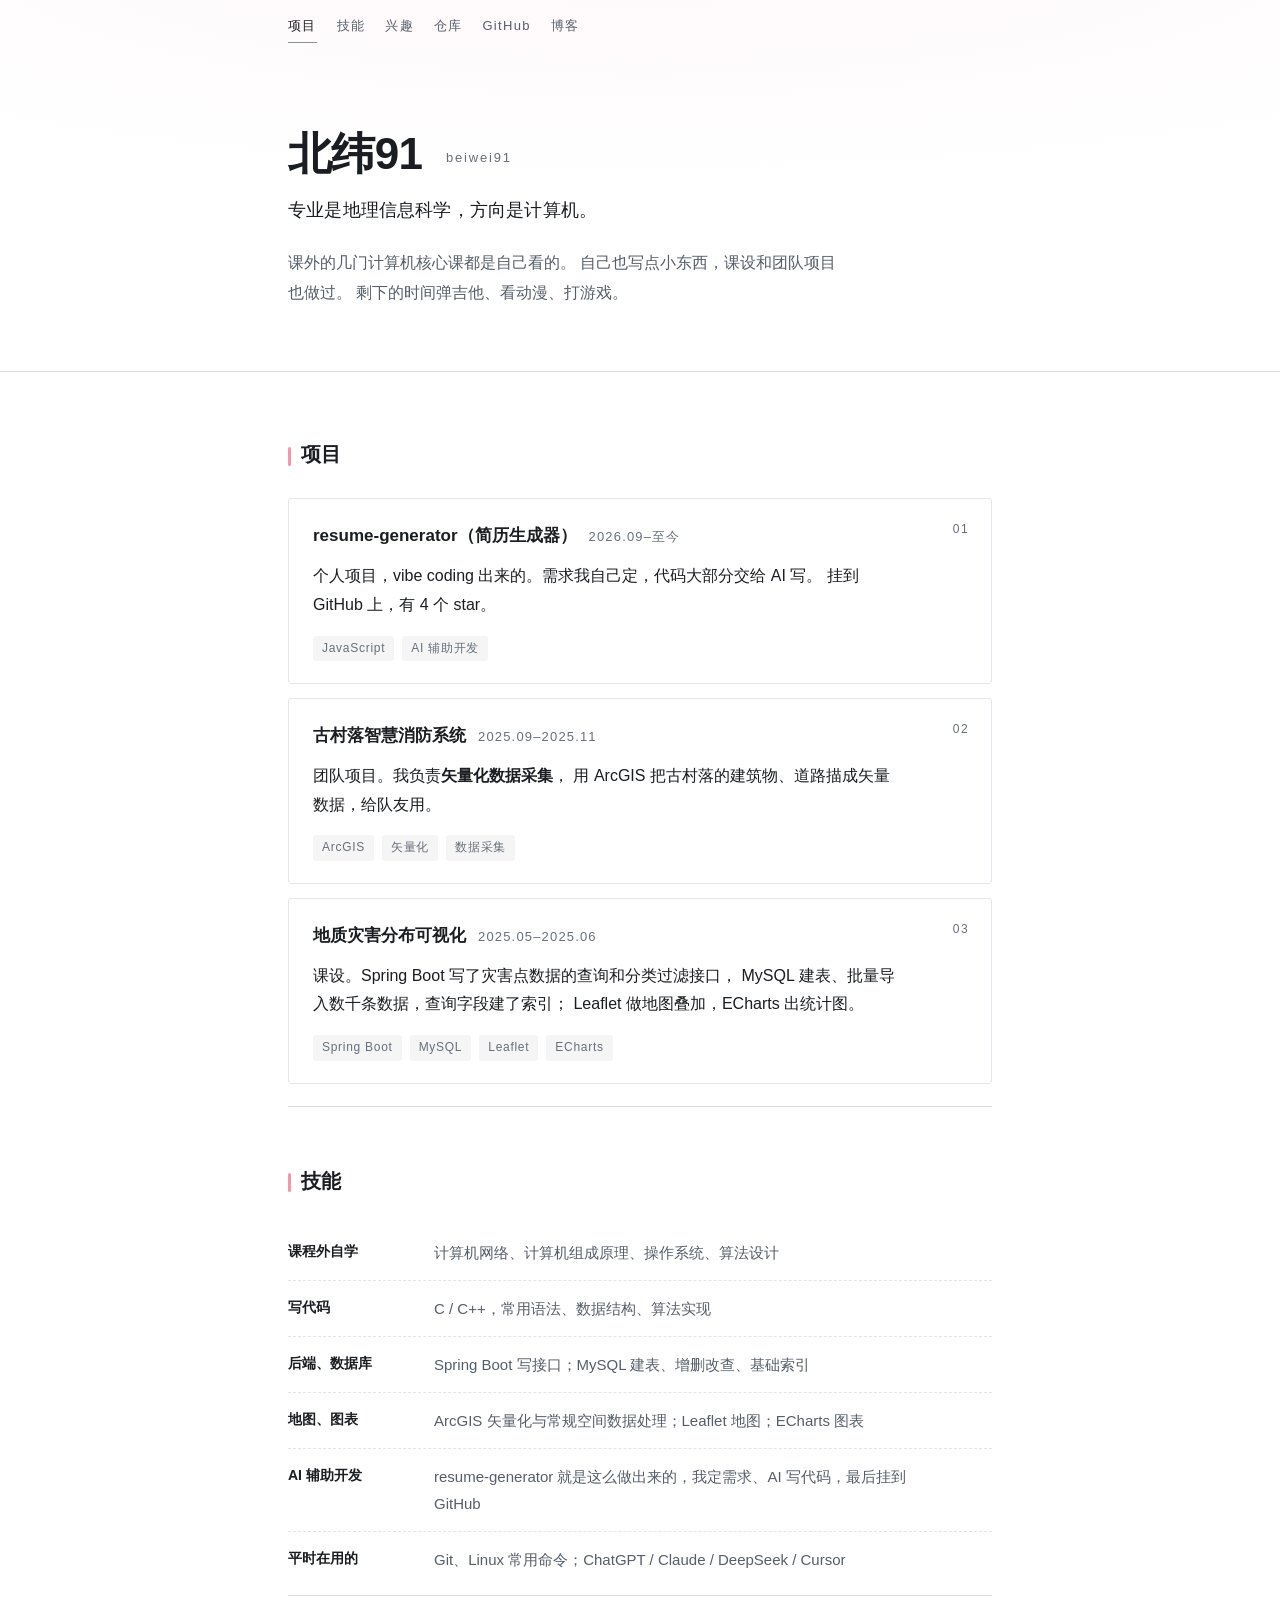
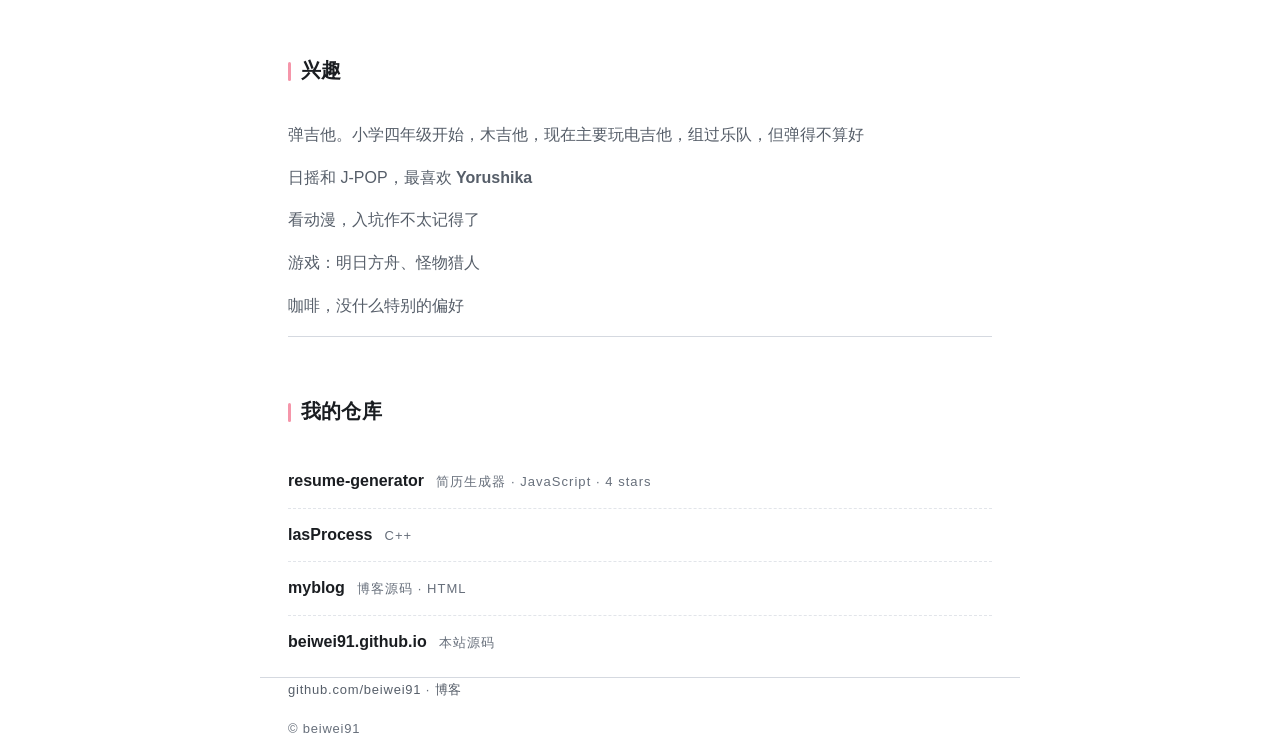
==== commit f99ee08a: "重构：固定顶栏、导航高亮当前区块、项目卡编号" ====
--- a/index.html
+++ b/index.html
@@ -22,8 +22,21 @@
 <body>
     <a class="skip-link" href="#main">跳到主要内容</a>
 
-    <!-- 无 JS 时这条线不会显示（样式只在 html.js 下生效） -->
-    <div class="progress" aria-hidden="true"></div>
+    <!-- 固定顶栏：无 JS 时常驻不透明；有 JS 时在页面顶部透明、滚动后浮现背景 -->
+    <header class="topbar" id="topbar">
+        <div class="wrap">
+            <nav class="nav" aria-label="页面导航">
+                <a href="#work">项目</a>
+                <a href="#skills">技能</a>
+                <a href="#interests">兴趣</a>
+                <a href="#repos">仓库</a>
+                <a class="ext" href="https://github.com/beiwei91" target="_blank" rel="noopener noreferrer">GitHub</a>
+                <a class="ext" href="https://beiwei91.github.io/myblog/" target="_blank" rel="noopener noreferrer">博客</a>
+            </nav>
+        </div>
+        <!-- 阅读进度：只在 html.js 下生效 -->
+        <div class="progress" aria-hidden="true"></div>
+    </header>
 
     <header class="hero">
         <div class="wrap">
@@ -34,14 +47,6 @@
                 自己也写点小东西，课设和团队项目也做过。
                 剩下的时间弹吉他、看动漫、打游戏。
             </p>
-            <nav class="hero-links fade-up" aria-label="页面导航">
-                <a href="#work">项目</a>
-                <a href="#skills">技能</a>
-                <a href="#interests">兴趣</a>
-                <a href="#repos">仓库</a>
-                <a href="https://github.com/beiwei91" target="_blank" rel="noopener noreferrer">GitHub</a>
-                <a href="https://beiwei91.github.io/myblog/" target="_blank" rel="noopener noreferrer">博客</a>
-            </nav>
         </div>
     </header>
 
@@ -183,40 +188,68 @@
             try {
                 root.classList.add('js');
                 var reduce = window.matchMedia && window.matchMedia('(prefers-reduced-motion: reduce)').matches;
-                if (!reduce) {
-                    var bar = document.querySelector('.progress');
-                    if (bar) {
-                        var ticking = false;
-                        var draw = function () {
-                            ticking = false;
-                            var max = document.documentElement.scrollHeight - window.innerHeight;
-                            var ratio = max > 0 ? window.scrollY / max : 0;
-                            bar.style.transform = 'scaleX(' + Math.min(1, Math.max(0, ratio)) + ')';
-                        };
-                        var onScroll = function () {
-                            if (!ticking) { ticking = true; window.requestAnimationFrame(draw); }
-                        };
-                        window.addEventListener('scroll', onScroll, { passive: true });
-                        window.addEventListener('resize', onScroll, { passive: true });
-                        draw();
-                    }
-                }
+                var bar = document.querySelector('.progress');
+                var topbar = document.getElementById('topbar');
+
+                /* 顶栏：顶部透明，滚动后浮现背景 */
+                if (topbar) {
+                    var setBar = function () {
+                        topbar.classList.toggle('is-scrolled', window.scrollY > 8);
+                    };
+                    window.addEventListener('scroll', setBar, { passive: true });
+                    window.addEventListener('resize', setBar, { passive: true });
+                    setBar();
+                }
+
+                if (!reduce && bar) {
+                    var ticking = false;
+                    var draw = function () {
+                        ticking = false;
+                        var max = document.documentElement.scrollHeight - window.innerHeight;
+                        var ratio = max > 0 ? window.scrollY / max : 0;
+                        bar.style.transform = 'scaleX(' + Math.min(1, Math.max(0, ratio)) + ')';
+                    };
+                    var onScroll = function () {
+                        if (!ticking) { ticking = true; window.requestAnimationFrame(draw); }
+                    };
+                    window.addEventListener('scroll', onScroll, { passive: true });
+                    window.addEventListener('resize', onScroll, { passive: true });
+                    draw();
+                }
+
+                /* 导航高亮：视口中线落在哪个 section，就点亮哪个链接 */
+                var sections = document.querySelectorAll('main section[id]');
+                var navLinks = document.querySelectorAll('.topbar .nav a[href^="#"]');
+                if (sections.length && navLinks.length) {
+                    var map = {};
+                    for (var k = 0; k < navLinks.length; k++) { map[navLinks[k].getAttribute('href')] = navLinks[k]; }
+                    var ioNav = new IntersectionObserver(function (entries) {
+                        for (var i = 0; i < entries.length; i++) {
+                            if (!entries[i].isIntersecting) { continue; }
+                            var active = map['#' + entries[i].target.id];
+                            for (var j = 0; j < navLinks.length; j++) { navLinks[j].classList.remove('is-active'); }
+                            if (active) { active.classList.add('is-active'); }
+                        }
+                    }, { rootMargin: '-45% 0px -45% 0px' });
+                    for (var s = 0; s < sections.length; s++) { ioNav.observe(sections[s]); }
+                }
+
                 if (!reduce) {
                     /* 滚动进场只触发一次；同批错开 60ms，封顶 240ms（240 + 460 < 700） */
                     var items = document.querySelectorAll('main section, .card, .repos li, .skills > div');
                     var io = new IntersectionObserver(function (entries) {
                         var done = 0;
-                        for (var i = 0; i < entries.length; i++) {
-                            if (!entries[i].isIntersecting) { continue; }
-                            entries[i].target.style.transitionDelay = Math.min(done * 60, 240) + 'ms';
-                            entries[i].target.classList.add('is-in');
-                            io.unobserve(entries[i].target);
+                        for (var m = 0; m < entries.length; m++) {
+                            if (!entries[m].isIntersecting) { continue; }
+                            entries[m].target.style.transitionDelay = Math.min(done * 60, 240) + 'ms';
+                            entries[m].target.classList.add('is-in');
+                            io.unobserve(entries[m].target);
                             done++;
                         }
                     }, { rootMargin: '0px 0px -12% 0px', threshold: 0.01 });
-                    for (var j = 0; j < items.length; j++) {
-                        items[j].classList.add('reveal');
-                        io.observe(items[j]);
+                    for (var t = 0; t < items.length; t++) {
+                        items[t].classList.add('reveal');
+                        io.observe(items[t]);
                     }
                 }
             } catch (e) {
--- a/assets/style.css
+++ b/assets/style.css
@@ -1,7 +1,8 @@
 /* 北纬91 · 个人主页
-   零依赖：无外部字体、无 CDN、无脚本。
+   零依赖：无外部字体、无 CDN、无第三方脚本。
    视觉方向：克制、留白、低装饰。粉色 #f596aa 只保留在标题竖条一处强调；
-   其余（含 hover）全部走中性色。深色模式是真正的深色（#0d0f12），不是简单反色。 */
+   其余（含 hover）全部走中性色。深色模式是真正的深色（#0d0f12），不是简单反色。
+   动效：慢、轻、有节奏，全部可被 prefers-reduced-motion 关闭。 */
 
 :root {
     color-scheme: light dark;
@@ -14,17 +15,19 @@
     --ink: #1a1d21;        /* 正文 / 标题（16.91:1 on #fff） */
     --ink-soft: #565e69;   /* 次级正文（6.56:1 on #fff） */
     --ink-faint: #676f7b;  /* 13px 小字（5.08:1 on #fff） */
-    --muted: #8b929c;      /* 非文字装饰：细线、圆点、短横线 */
+    --muted: #8b929c;      /* 非文字装饰：细线、分隔 */
 
     --line: #e2e5ea;       /* 常规 1px 细线（卡片边框、虚线分隔） */
     --rule: #d5d9e0;       /* 区块上方分隔线 */
-    --tag-bg: rgba(26, 29, 33, .045); /* 元数据标签极淡底 */
+    --tag-bg: rgba(26, 29, 33, .045);        /* 元数据标签极淡底 */
     --tag-bg-strong: rgba(26, 29, 33, .055); /* 标签 hover 底（再深会让 12px 灰字跌破 4.5:1） */
-    --wash: rgba(26, 29, 33, .025); /* 仓库行 hover 极淡底 */
+    --wash: rgba(26, 29, 33, .025);          /* 仓库行 hover 极淡底 */
     --bg: #ffffff;
     --surface: #ffffff;
+    --bar-bg: rgba(255, 255, 255, .86);      /* 顶栏滚动后的半透明底 */
     --focus: #1a1d21;
 
+    --bar-h: 52px;
     --radius: 3px;
     --maxw: 760px;
 }
@@ -35,6 +38,13 @@
 
 html {
     -webkit-text-size-adjust: 100%;
+}
+
+/* 只在用户没有要求减少动效时才做平滑锚点跳转 */
+@media (prefers-reduced-motion: no-preference) {
+    html {
+        scroll-behavior: smooth;
+    }
 }
 
 body {
@@ -67,6 +77,16 @@
     font-family: -apple-system, BlinkMacSystemFont, "Segoe UI", "PingFang SC",
         "Hiragino Sans GB", "Microsoft YaHei", "Source Han Sans SC", sans-serif;
     font-weight: 600;
+}
+
+/* 标题断行更均衡，避免最后一行只剩一两个字 */
+h1,
+h2 {
+    text-wrap: balance;
+}
+
+p {
+    text-wrap: pretty;
 }
 
 a {
@@ -113,7 +133,7 @@
     display: block;
     top: 0;
     left: -9999px;
-    z-index: 10;
+    z-index: 30;
     padding: 10px 16px;
     border: 1px solid var(--line);
     border-radius: 0 0 var(--radius) var(--radius);
@@ -126,14 +146,87 @@
     left: 0;
 }
 
-/* ---------- 进度线 / 进场动效（全部挂在 html.js 下，无 JS 时不存在） ---------- */
-
-/* 刚滚到顶时 scaleX(0) 不可见；粉色强调的第二处用法，仅此一条线 */
-html.js .progress {
+/* ---------- 固定顶栏 ---------- */
+
+/* 无 JS：常驻不透明，任何情况下都读得清 */
+.topbar {
     position: fixed;
     top: 0;
     left: 0;
+    right: 0;
     z-index: 20;
+    height: var(--bar-h);
+    background: var(--bg);
+    border-bottom: 1px solid var(--rule);
+}
+
+/* 有 JS：页面顶部透明（像 hero 的一部分），滚动后再浮现背景 */
+html.js .topbar {
+    background: transparent;
+    border-bottom-color: transparent;
+    transition: background-color .2s ease-out, border-color .2s ease-out;
+}
+
+html.js .topbar.is-scrolled {
+    background: var(--bar-bg);
+    border-bottom-color: var(--rule);
+    backdrop-filter: blur(12px) saturate(140%);
+    -webkit-backdrop-filter: blur(12px) saturate(140%);
+}
+
+.topbar .wrap {
+    display: flex;
+    align-items: center;
+    height: var(--bar-h);
+}
+
+.nav {
+    display: flex;
+    align-items: center;
+    overflow-x: auto;
+    scrollbar-width: none;
+    -ms-overflow-style: none;
+}
+
+.nav::-webkit-scrollbar {
+    display: none;
+}
+
+/* 导航：纯文字，无药丸、无边框；下划线走通用 a::after 的「画出」动效 */
+.nav a {
+    display: inline-block;
+    margin-right: 20px;
+    padding: 6px 0;
+    color: var(--ink-soft);
+    font-size: 13px;
+    letter-spacing: 0.1em;
+    white-space: nowrap;
+    text-decoration: none;
+}
+
+.nav a:last-child {
+    margin-right: 0;
+}
+
+.nav a:hover {
+    color: var(--ink);
+}
+
+/* 当前所在区块：下划线常亮，颜色提到正文级 */
+.nav a.is-active {
+    color: var(--ink);
+}
+
+.nav a.is-active::after {
+    transform: scaleX(1);
+    opacity: 1;
+}
+
+/* 阅读进度：贴在顶栏底边，只在 html.js 下出现 */
+.progress {
+    position: absolute;
+    left: 0;
+    bottom: -1px;
     width: 100%;
     height: 2px;
     background: var(--pink);
@@ -142,6 +235,12 @@
     pointer-events: none;
 }
 
+html:not(.js) .progress {
+    display: none;
+}
+
+/* ---------- 进场动效（全部挂在 html.js 下，无 JS 时不存在） ---------- */
+
 @keyframes fade-up {
     from {
         opacity: 0;
@@ -154,8 +253,7 @@
     }
 }
 
-/* hero 进场：单条 520ms；标题 → 定位 → 正文 → 导航 错开 70ms，最后一档收在 180ms
-   使总时窗 180 + 520 = 700ms，不越 700ms 上限 */
+/* hero 进场：单条 520ms；标题 → 定位 → 正文 错开 70ms；总时窗 140 + 520 = 660ms */
 html.js .fade-up {
     animation: fade-up .52s cubic-bezier(0.22, 0.61, 0.36, 1) both;
 }
@@ -166,10 +264,6 @@
 
 html.js .lede {
     animation-delay: 140ms;
-}
-
-html.js .hero-links {
-    animation-delay: 180ms;
 }
 
 /* 滚动进场：460ms，translateY(10px) → 0，只触发一次（JS unobserve） */
@@ -185,10 +279,10 @@
     transform: none;
 }
 
-/* ---------- 头部：纯色底，局部极淡粉色光晕（无可见边界） ---------- */
+/* ---------- 头部：纯色底 + 极淡粉色光晕（无可见边界） ---------- */
 
 .hero {
-    padding: 88px 0 56px;
+    padding: calc(var(--bar-h) + 76px) 0 64px;
     border-bottom: 1px solid var(--rule);
     background: var(--bg);
     background-image: radial-gradient(120% 92% at 50% -14%,
@@ -197,9 +291,9 @@
 
 .hero h1 {
     margin: 0 0 14px;
-    font-size: clamp(30px, 5.6vw, 38px);
-    line-height: 1.2;
-    letter-spacing: -0.012em;
+    font-size: clamp(32px, 6vw, 44px);
+    line-height: 1.18;
+    letter-spacing: -0.015em;
 }
 
 .hero h1 .handle {
@@ -210,39 +304,23 @@
         "Hiragino Sans GB", "Microsoft YaHei", "Source Han Sans SC", sans-serif;
     font-size: 13px;
     font-weight: 400;
-    letter-spacing: 0.12em;
+    letter-spacing: 0.14em;
     vertical-align: middle;
 }
 
 .tagline {
     margin: 0 0 22px;
     color: var(--ink);
-    font-size: 17px;
+    font-size: 18px;
     font-weight: 400;
     letter-spacing: 0.01em;
 }
 
 .lede {
-    max-width: 64ch;
-    margin: 0 0 30px;
+    max-width: 62ch;
+    margin: 0;
     color: var(--ink-soft);
     line-height: 1.85;
-}
-
-/* 导航：纯文字，无药丸、无边框；下划线走通用 a::after 的「画出」动效 */
-.hero-links a {
-    display: inline-block;
-    margin: 0 18px 6px 0;
-    padding: 0;
-    color: var(--ink-soft);
-    font-size: 13px;
-    letter-spacing: 0.1em;
-    text-decoration: none;
-    transition: color .18s ease-out;
-}
-
-.hero-links a:hover {
-    color: var(--ink);
 }
 
 /* ---------- 区块 ---------- */
@@ -250,11 +328,18 @@
 main section {
     padding: 56px 0 8px;
     border-top: 1px solid var(--rule);
+    /* 锚点跳转时给固定顶栏留出空间 */
+    scroll-margin-top: calc(var(--bar-h) + 28px);
+}
+
+main section:first-child {
+    border-top: none;
+    padding-top: 64px;
 }
 
 h2 {
     margin: 0 0 26px;
-    font-size: 19px;
+    font-size: 20px;
     font-weight: 600;
     letter-spacing: 0.01em;
 }
@@ -287,9 +372,14 @@
     font-size: 15px;
 }
 
-/* ---------- 项目卡片：纯色底 + 1px 细边框 ---------- */
+/* ---------- 项目卡片：纯色底 + 1px 细边框 + 右上角编号 ---------- */
+
+#work {
+    counter-reset: card 0;
+}
 
 .card {
+    position: relative;
     margin-bottom: 14px;
     padding: 22px 24px;
     border: 1px solid var(--line);
@@ -298,11 +388,18 @@
     transition: transform .18s ease-out, border-color .18s ease-out, box-shadow .18s ease-out;
 }
 
-/* hover：上浮 2px + 边框变深 + 极浅阴影（180ms） */
-.card:hover {
-    transform: translateY(-2px);
-    border-color: var(--rule);
-    box-shadow: 0 6px 20px rgba(26, 29, 33, .06);
+/* 编号是装饰：计数器生成，不属于正文内容 */
+.card::before {
+    counter-increment: card;
+    content: counter(card, decimal-leading-zero);
+    position: absolute;
+    top: 20px;
+    right: 22px;
+    color: var(--ink-faint);
+    font-size: 12px;
+    letter-spacing: 0.12em;
+    font-variant-numeric: tabular-nums;
+    pointer-events: none;
 }
 
 .card-head {
@@ -311,6 +408,7 @@
     align-items: baseline;
     gap: 4px 12px;
     margin-bottom: 10px;
+    padding-right: 40px;
 }
 
 .card p:last-child {
@@ -322,6 +420,7 @@
     color: var(--ink-faint);
     font-size: 13px;
     letter-spacing: 0.09em;
+    font-variant-numeric: tabular-nums;
 }
 
 .tags {
@@ -344,8 +443,17 @@
     transition: background-color .18s ease-out;
 }
 
-.tags li:hover {
-    background: var(--tag-bg-strong);
+/* 触屏设备不做悬停态，避免 hover「粘住」 */
+@media (hover: hover) {
+    .card:hover {
+        transform: translateY(-2px);
+        border-color: var(--rule);
+        box-shadow: 0 6px 20px rgba(26, 29, 33, .06);
+    }
+
+    .tags li:hover {
+        background: var(--tag-bg-strong);
+    }
 }
 
 /* ---------- 技能 ---------- */
@@ -411,12 +519,6 @@
     transition: background-color .18s ease-out;
 }
 
-/* hover：整行极淡底 wash，用内阴影模拟左右外扩的 padding，不造成布局位移 */
-.repos li:hover {
-    background-color: var(--wash);
-    box-shadow: -12px 0 0 var(--wash), 12px 0 0 var(--wash);
-}
-
 .repos li:last-child {
     border-bottom: none;
 }
@@ -430,6 +532,15 @@
     color: var(--ink-faint);
     font-size: 13px;
     letter-spacing: 0.08em;
+    font-variant-numeric: tabular-nums;
+}
+
+/* hover：整行极淡底 wash，用外扩阴影模拟左右 padding，不造成布局位移 */
+@media (hover: hover) {
+    .repos li:hover {
+        background-color: var(--wash);
+        box-shadow: -12px 0 0 var(--wash), 12px 0 0 var(--wash);
+    }
 }
 
 /* ---------- 页脚 ---------- */
@@ -457,7 +568,7 @@
     color: var(--ink-faint);
 }
 
-/* ---------- 404 ---------- */
+/* ---------- 404（没有固定顶栏，所以不留顶栏高度） ---------- */
 
 .notfound {
     padding: 132px 0 160px; /* 左右 padding 交给 .wrap */
@@ -509,8 +620,18 @@
         padding: 0 22px;
     }
 
+    .nav a {
+        margin-right: 16px;
+        font-size: 12.5px;
+        letter-spacing: 0.08em;
+    }
+
     .hero {
-        padding: 56px 0 40px;
+        padding: calc(var(--bar-h) + 40px) 0 44px;
+    }
+
+    .hero h1 {
+        font-size: clamp(27px, 8.4vw, 34px);
     }
 
     .hero h1 .handle {
@@ -519,11 +640,29 @@
     }
 
     main section {
-        padding: 40px 0 4px;
+        padding: 44px 0 4px;
+    }
+
+    main section:first-child {
+        padding-top: 48px;
+    }
+
+    h2 {
+        font-size: 18px;
+        margin-bottom: 22px;
     }
 
     .card {
         padding: 18px 18px;
+    }
+
+    .card::before {
+        top: 16px;
+        right: 16px;
+    }
+
+    .card-head {
+        padding-right: 32px;
     }
 
     .skills > div {
@@ -536,8 +675,8 @@
     }
 }
 
-/* ---------- 减少动效：关掉全部进场 / 滚动 / hover 位移 / 进度线，内容默认可见 ---------- */
-/* 这段刻意放在文件最后：与上面同样 specificity 的规则靠顺序取胜 */
+/* ---------- 减少动效：关掉全部进场 / 滚动 / hover 位移 / 进度线 ---------- */
+/* 本段与后面的深色块没有属性交集（深色块只改颜色变量），不存在互相覆盖。 */
 
 @media (prefers-reduced-motion: reduce) {
 
@@ -587,6 +726,7 @@
         --wash: rgba(233, 235, 239, .035);
         --bg: #0d0f12;
         --surface: #0d0f12;
+        --bar-bg: rgba(13, 15, 18, .86);
         --focus: #f0a8b8;
     }
 
@@ -595,7 +735,10 @@
         background-image: radial-gradient(120% 92% at 50% -14%,
                 rgba(240, 168, 184, .06), rgba(240, 168, 184, 0) 68%);
     }
-
+}
+
+/* 深色 + 可悬停：卡片阴影换成暗色 */
+@media (prefers-color-scheme: dark) and (hover: hover) {
     .card:hover {
         box-shadow: 0 6px 20px rgba(0, 0, 0, .4);
     }
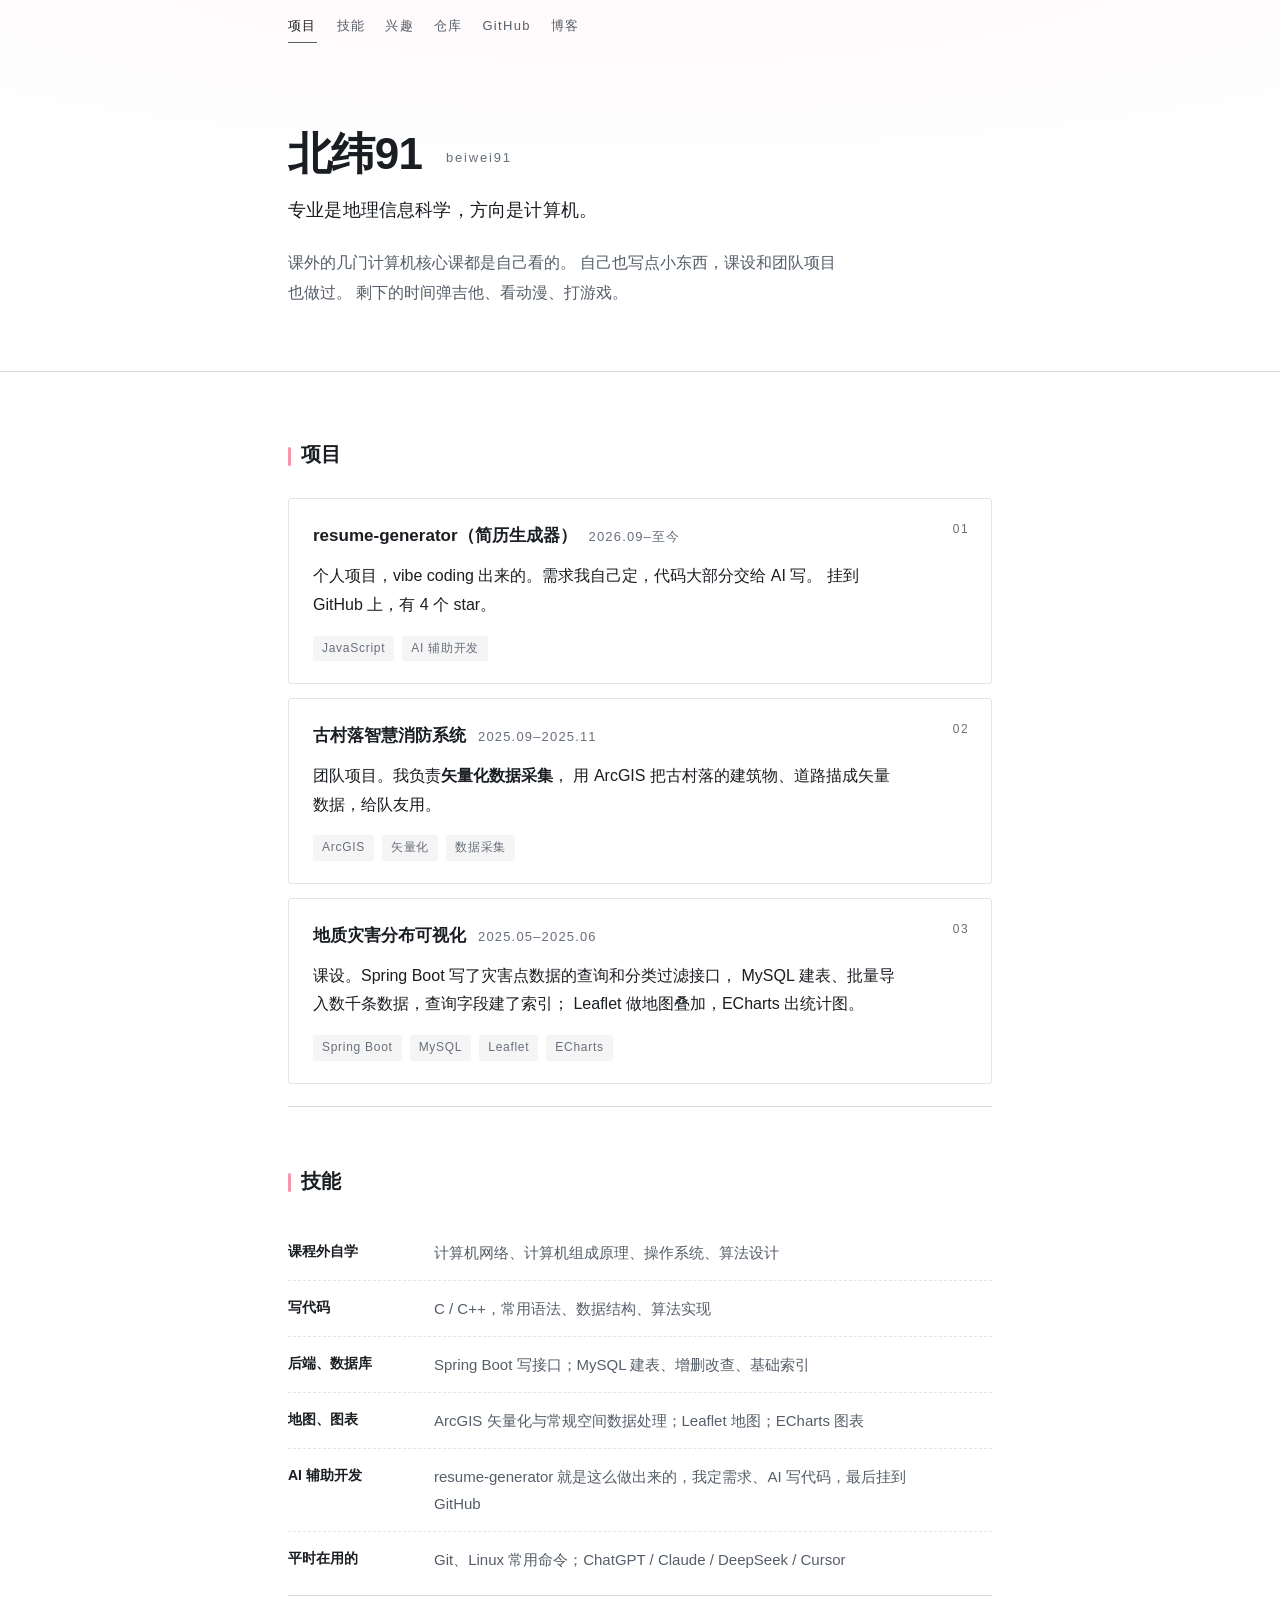
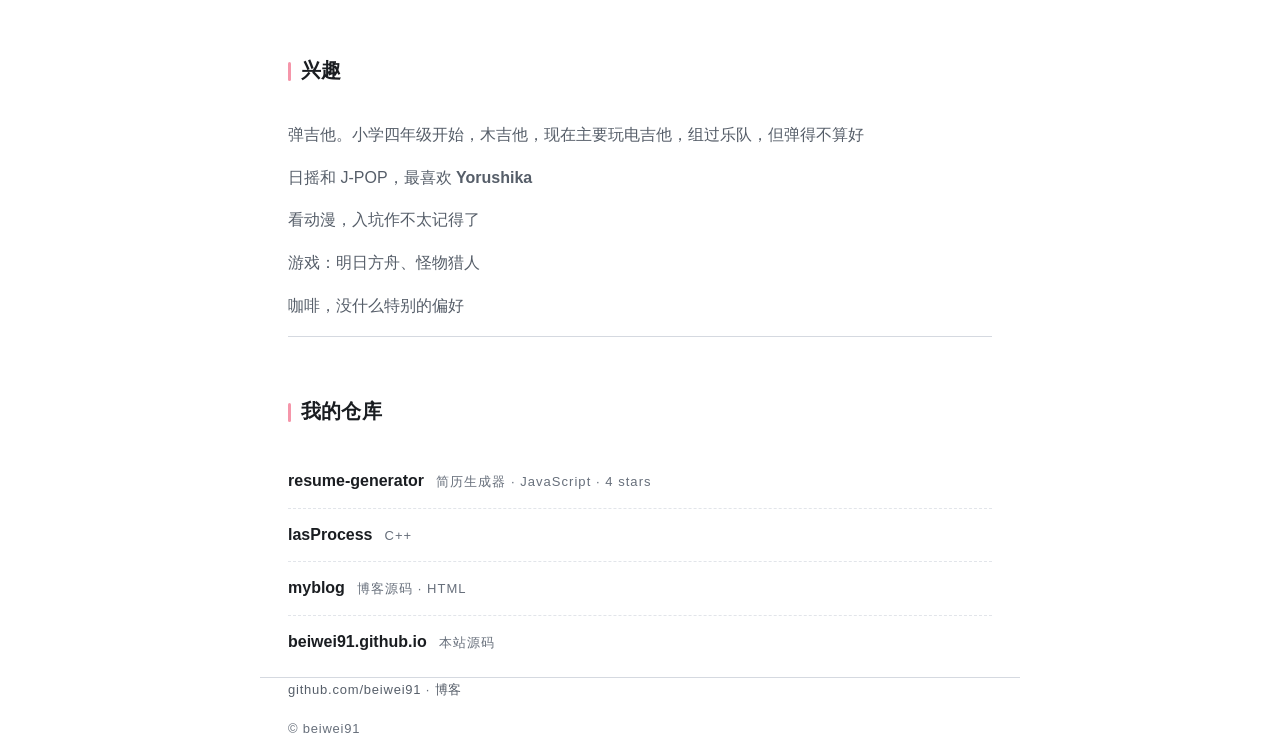
==== commit 60f2cc08: "修无障碍：焦点环不再被裁、焦点不被顶栏遮住、去掉重复的 banner" ====
--- a/index.html
+++ b/index.html
@@ -30,15 +30,15 @@
                 <a href="#skills">技能</a>
                 <a href="#interests">兴趣</a>
                 <a href="#repos">仓库</a>
-                <a class="ext" href="https://github.com/beiwei91" target="_blank" rel="noopener noreferrer">GitHub</a>
-                <a class="ext" href="https://beiwei91.github.io/myblog/" target="_blank" rel="noopener noreferrer">博客</a>
+                <a href="https://github.com/beiwei91" target="_blank" rel="noopener noreferrer">GitHub</a>
+                <a href="https://beiwei91.github.io/myblog/" target="_blank" rel="noopener noreferrer">博客</a>
             </nav>
         </div>
         <!-- 阅读进度：只在 html.js 下生效 -->
         <div class="progress" aria-hidden="true"></div>
     </header>
 
-    <header class="hero">
+    <div class="hero">
         <div class="wrap">
             <h1 class="fade-up">北纬91 <span class="handle">beiwei91</span></h1>
             <p class="tagline fade-up">专业是地理信息科学，方向是计算机。</p>
@@ -48,7 +48,7 @@
                 剩下的时间弹吉他、看动漫、打游戏。
             </p>
         </div>
-    </header>
+    </div>
 
     <main id="main" class="wrap">
 
--- a/assets/style.css
+++ b/assets/style.css
@@ -94,6 +94,8 @@
     text-decoration: none;
     position: relative;
     display: inline-block;
+    /* 固定顶栏会遮住滚到顶部的元素：给所有链接留出让位，键盘 Tab 到时不至于整条被栏挡住 */
+    scroll-margin-top: calc(var(--bar-h) + 12px);
 }
 
 /* 链接下划线不用 text-decoration 跳动，而是 ::after 从左侧「画」出来（260ms） */
@@ -176,7 +178,8 @@
 
 .topbar .wrap {
     display: flex;
-    align-items: center;
+    /* stretch：让 .nav 拿到 52px 高的裁剪盒，焦点环（外扩 5px）才不会被 overflow 裁掉 */
+    align-items: stretch;
     height: var(--bar-h);
 }
 
@@ -220,6 +223,11 @@
 .nav a.is-active::after {
     transform: scaleX(1);
     opacity: 1;
+}
+
+/* 导航下划线用次级正文色（6.25:1），别用装饰灰（透明顶栏态只有 2.99:1） */
+.nav a::after {
+    background: var(--ink-soft);
 }
 
 /* 阅读进度：贴在顶栏底边，只在 html.js 下出现 */
@@ -408,7 +416,7 @@
     align-items: baseline;
     gap: 4px 12px;
     margin-bottom: 10px;
-    padding-right: 40px;
+    padding-right: 46px;
 }
 
 .card p:last-child {
@@ -662,7 +670,7 @@
     }
 
     .card-head {
-        padding-right: 32px;
+        padding-right: 38px;
     }
 
     .skills > div {
@@ -699,7 +707,8 @@
         display: none !important;
     }
 
-    html.js .card:hover {
+    /* 卡片 hover 位移在 reduce 下一律关掉（不加 html.js 前缀：无 JS 时也生效） */
+    .card:hover {
         transform: none !important;
         box-shadow: none !important;
     }
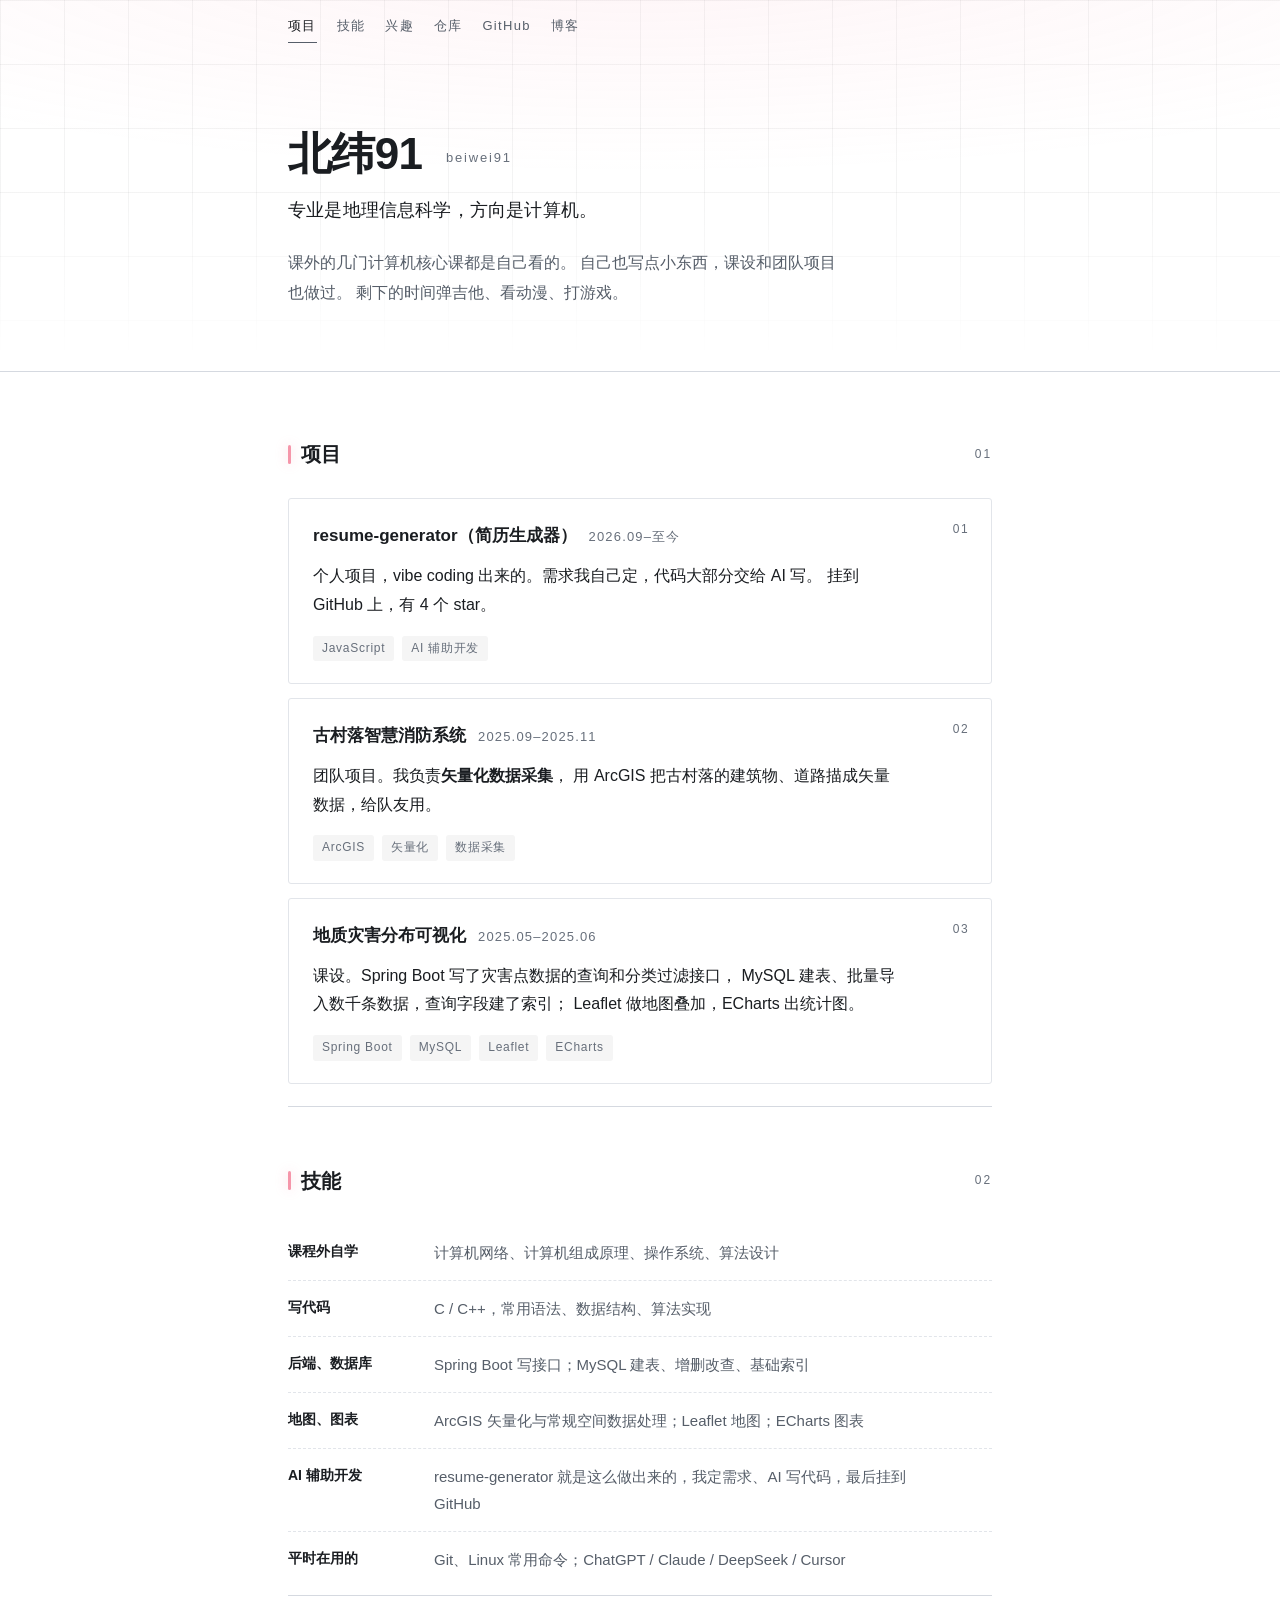
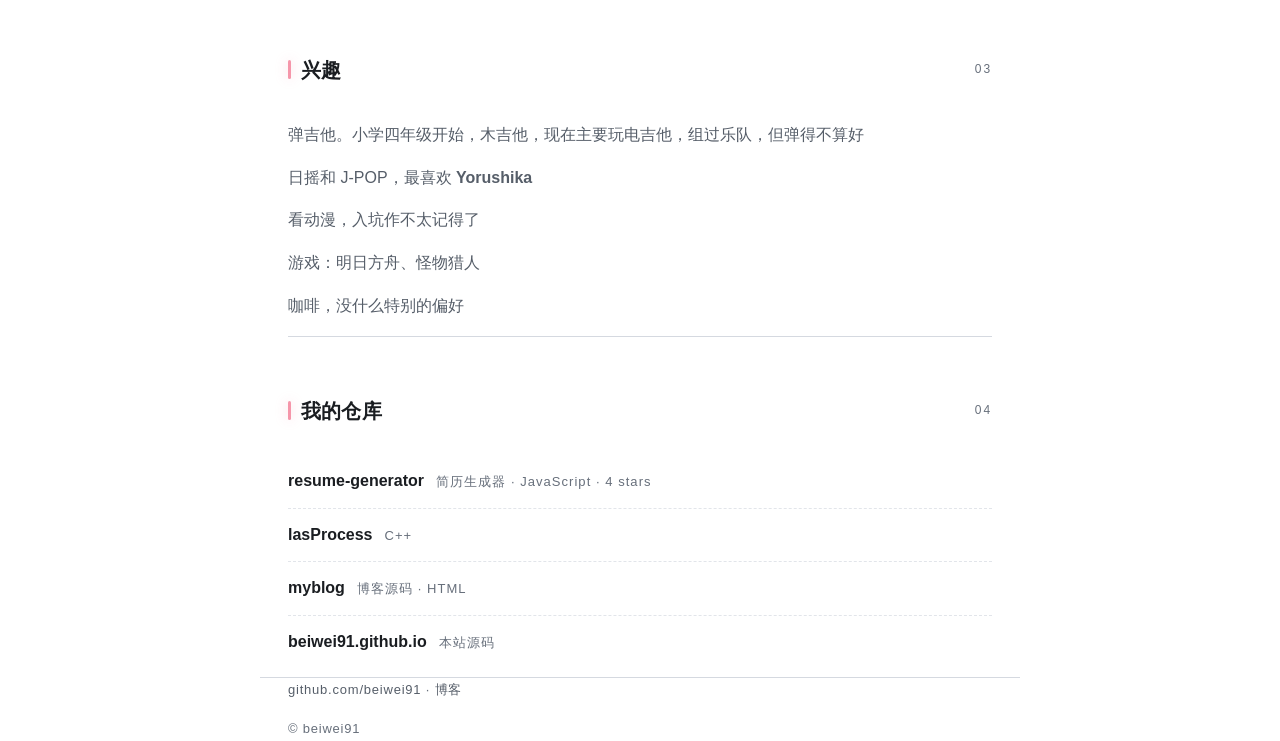
==== commit 4345d9bb: "炫一点：卡片跟随鼠标的光斑、区块编号、hero 网格与粉色微光" ====
--- a/index.html
+++ b/index.html
@@ -234,6 +234,27 @@
                     for (var s = 0; s < sections.length; s++) { ioNav.observe(sections[s]); }
                 }
 
+                /* 卡片光斑：鼠标在卡片内移动时更新光斑中心（纯装饰；无 JS / reduce 时不出现）
+                   用 rAF 节流：每帧最多更新一次，避免高频 pointermove 反复重绘渐变 */
+                if (!reduce && window.matchMedia && window.matchMedia('(hover: hover)').matches) {
+                    var cards = document.querySelectorAll('.card');
+                    var track = function (e) {
+                        var el = this;
+                        var x = e.clientX;
+                        var y = e.clientY;
+                        if (el.raf) { return; }
+                        el.raf = window.requestAnimationFrame(function () {
+                            var r = el.getBoundingClientRect();
+                            el.style.setProperty('--mx', (x - r.left) + 'px');
+                            el.style.setProperty('--my', (y - r.top) + 'px');
+                            el.raf = null;
+                        });
+                    };
+                    for (var n = 0; n < cards.length; n++) {
+                        cards[n].addEventListener('pointermove', track, { passive: true });
+                    }
+                }
+
                 if (!reduce) {
                     /* 滚动进场只触发一次；同批错开 60ms，封顶 240ms（240 + 460 < 700） */
                     var items = document.querySelectorAll('main section, .card, .repos li, .skills > div');
--- a/assets/style.css
+++ b/assets/style.css
@@ -11,6 +11,8 @@
     --pink: #f596aa;
     /* 选中文本的淡粉底（不与页面其他元素争强调） */
     --pink-soft: #fbe9ed;
+    /* 粉色辉光：只用于装饰线/光斑，不用于文字 */
+    --pink-glow: rgba(245, 150, 170, .45);
 
     --ink: #1a1d21;        /* 正文 / 标题（16.91:1 on #fff） */
     --ink-soft: #565e69;   /* 次级正文（6.56:1 on #fff） */
@@ -22,6 +24,8 @@
     --tag-bg: rgba(26, 29, 33, .045);        /* 元数据标签极淡底 */
     --tag-bg-strong: rgba(26, 29, 33, .055); /* 标签 hover 底（再深会让 12px 灰字跌破 4.5:1） */
     --wash: rgba(26, 29, 33, .025);          /* 仓库行 hover 极淡底 */
+    --grid: rgba(26, 29, 33, .05);           /* hero 极淡网格线 */
+    --spot: rgba(245, 150, 170, .13);        /* 卡片跟随鼠标的光斑 */
     --bg: #ffffff;
     --surface: #ffffff;
     --bar-bg: rgba(255, 255, 255, .86);      /* 顶栏滚动后的半透明底 */
@@ -241,6 +245,7 @@
     transform: scaleX(0);
     transform-origin: left;
     pointer-events: none;
+    box-shadow: 0 0 10px var(--pink-glow);
 }
 
 html:not(.js) .progress {
@@ -290,11 +295,27 @@
 /* ---------- 头部：纯色底 + 极淡粉色光晕（无可见边界） ---------- */
 
 .hero {
+    position: relative;
+    isolation: isolate;
+    overflow: hidden;
     padding: calc(var(--bar-h) + 76px) 0 64px;
     border-bottom: 1px solid var(--rule);
     background: var(--bg);
-    background-image: radial-gradient(120% 92% at 50% -14%,
-            rgba(245, 150, 170, .07), rgba(245, 150, 170, 0) 68%);
+}
+
+/* 网格与光晕放在伪元素上：这样 mask 只裁背景，不会把标题文字也淡掉 */
+.hero::before {
+    content: "";
+    position: absolute;
+    inset: 0;
+    z-index: -1;
+    background-image:
+        radial-gradient(120% 92% at 50% -14%, rgba(245, 150, 170, .10), rgba(245, 150, 170, 0) 66%),
+        linear-gradient(to right, var(--grid) 1px, transparent 1px),
+        linear-gradient(to bottom, var(--grid) 1px, transparent 1px);
+    background-size: auto, 64px 64px, 64px 64px;
+    -webkit-mask-image: linear-gradient(to bottom, #000 52%, transparent 96%);
+    mask-image: linear-gradient(to bottom, #000 52%, transparent 96%);
 }
 
 .hero h1 {
@@ -361,7 +382,33 @@
     margin-right: 10px;
     border-radius: 2px;
     background: var(--pink);
+    box-shadow: 0 0 12px var(--pink-glow);
     vertical-align: middle;
+}
+
+/* 区块编号：01–04，排在标题行最右，等宽数字（装饰，不进正文） */
+main {
+    counter-reset: sec 0;
+}
+
+main section {
+    counter-increment: sec;
+}
+
+h2 {
+    display: flex;
+    align-items: center;
+}
+
+h2::after {
+    content: "0" counter(sec);
+    margin-left: auto;
+    padding-left: 16px;
+    color: var(--ink-faint);
+    font-size: 12px;
+    font-weight: 400;
+    letter-spacing: 0.16em;
+    font-variant-numeric: tabular-nums;
 }
 
 h3 {
@@ -388,12 +435,32 @@
 
 .card {
     position: relative;
+    overflow: hidden;
+    /* 光斑默认在中心；JS 在 pointermove 时更新成鼠标坐标 */
+    --mx: 50%;
+    --my: 50%;
     margin-bottom: 14px;
     padding: 22px 24px;
     border: 1px solid var(--line);
     border-radius: var(--radius);
     background: var(--surface);
     transition: transform .18s ease-out, border-color .18s ease-out, box-shadow .18s ease-out;
+}
+
+/* 跟随鼠标的光斑：只在 html.js + 可悬停设备上出现 */
+.card::after {
+    content: "";
+    position: absolute;
+    inset: 0;
+    border-radius: inherit;
+    background: radial-gradient(260px circle at var(--mx) var(--my), var(--spot), transparent 62%);
+    opacity: 0;
+    transition: opacity .22s ease-out;
+    pointer-events: none;
+}
+
+html.js .card:hover::after {
+    opacity: 1;
 }
 
 /* 编号是装饰：计数器生成，不属于正文内容 */
@@ -455,8 +522,14 @@
 @media (hover: hover) {
     .card:hover {
         transform: translateY(-2px);
-        border-color: var(--rule);
-        box-shadow: 0 6px 20px rgba(26, 29, 33, .06);
+        border-color: rgba(245, 150, 170, .38);
+        box-shadow: 0 0 0 1px rgba(245, 150, 170, .12), 0 10px 30px rgba(26, 29, 33, .08);
+    }
+
+    /* 编号在 hover 时变成强调色（装饰，不参与正文对比度） */
+    .card:hover::before {
+        color: var(--pink);
+        transition: color .18s ease-out;
     }
 
     .tags li:hover {
@@ -712,6 +785,11 @@
         transform: none !important;
         box-shadow: none !important;
     }
+
+    /* 跟随鼠标的光斑也是动效：关掉 */
+    .card::after {
+        display: none !important;
+    }
 }
 
 /* ---------- 深色模式：真正的深色底 ---------- */
@@ -722,6 +800,7 @@
 
         --pink: #f0a8b8;
         --pink-soft: #2a1d22;
+        --pink-glow: rgba(240, 168, 184, .55);
 
         --ink: #e9ebef;        /* 16.08:1 on #0d0f12 */
         --ink-soft: #a8b0bc;   /* 8.77:1 on #0d0f12 */
@@ -733,6 +812,8 @@
         --tag-bg: rgba(233, 235, 239, .06);
         --tag-bg-strong: rgba(233, 235, 239, .09);
         --wash: rgba(233, 235, 239, .035);
+        --grid: rgba(233, 235, 239, .06);
+        --spot: rgba(240, 168, 184, .16);
         --bg: #0d0f12;
         --surface: #0d0f12;
         --bar-bg: rgba(13, 15, 18, .86);
@@ -740,15 +821,18 @@
     }
 
     /* 深色下 hero 光晕再淡一点，避免在近黑底上出现可见色块 */
-    .hero {
-        background-image: radial-gradient(120% 92% at 50% -14%,
-                rgba(240, 168, 184, .06), rgba(240, 168, 184, 0) 68%);
-    }
-}
-
-/* 深色 + 可悬停：卡片阴影换成暗色 */
+    .hero::before {
+        background-image:
+            radial-gradient(120% 92% at 50% -14%, rgba(240, 168, 184, .09), rgba(240, 168, 184, 0) 66%),
+            linear-gradient(to right, var(--grid) 1px, transparent 1px),
+            linear-gradient(to bottom, var(--grid) 1px, transparent 1px);
+    }
+}
+
+/* 深色 + 可悬停：卡片阴影换成暗色，但仍保留一点粉色描边 */
 @media (prefers-color-scheme: dark) and (hover: hover) {
     .card:hover {
-        box-shadow: 0 6px 20px rgba(0, 0, 0, .4);
-    }
-}
+        border-color: rgba(240, 168, 184, .34);
+        box-shadow: 0 0 0 1px rgba(240, 168, 184, .14), 0 10px 30px rgba(0, 0, 0, .5);
+    }
+}
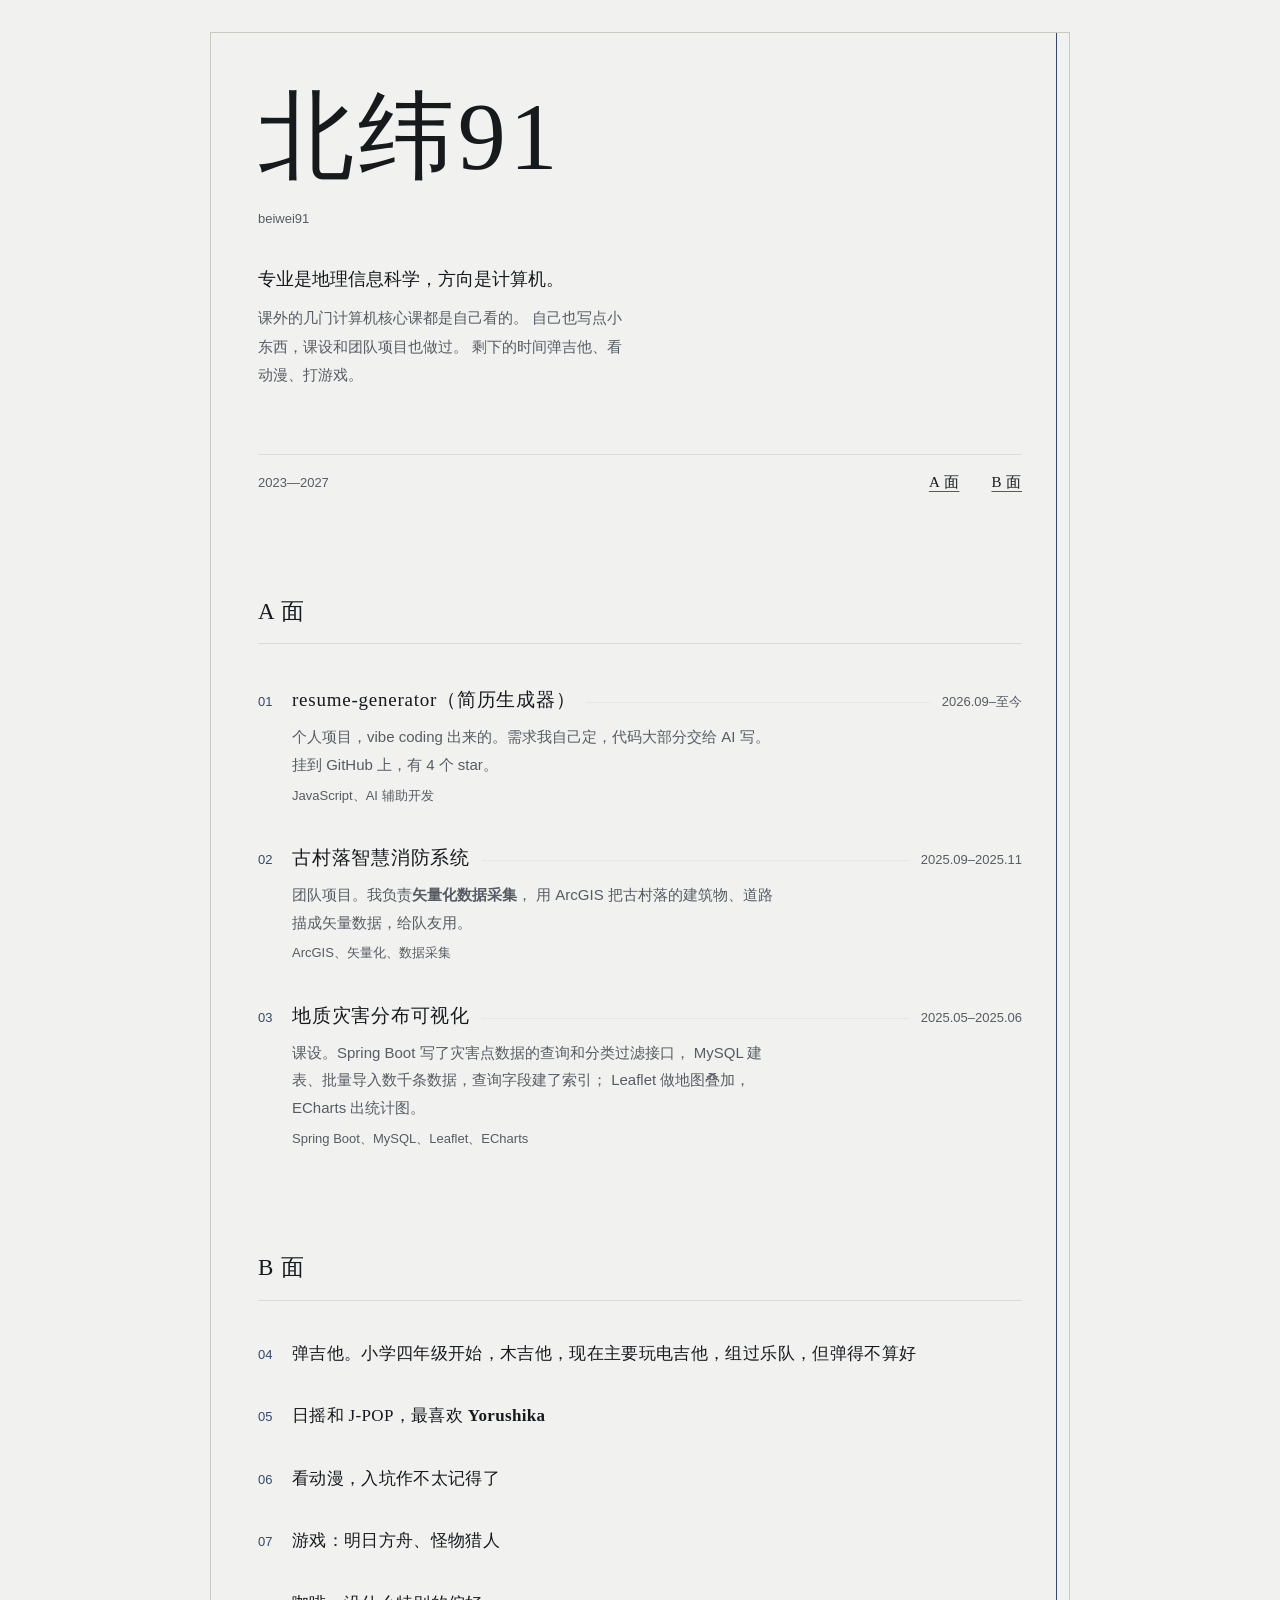
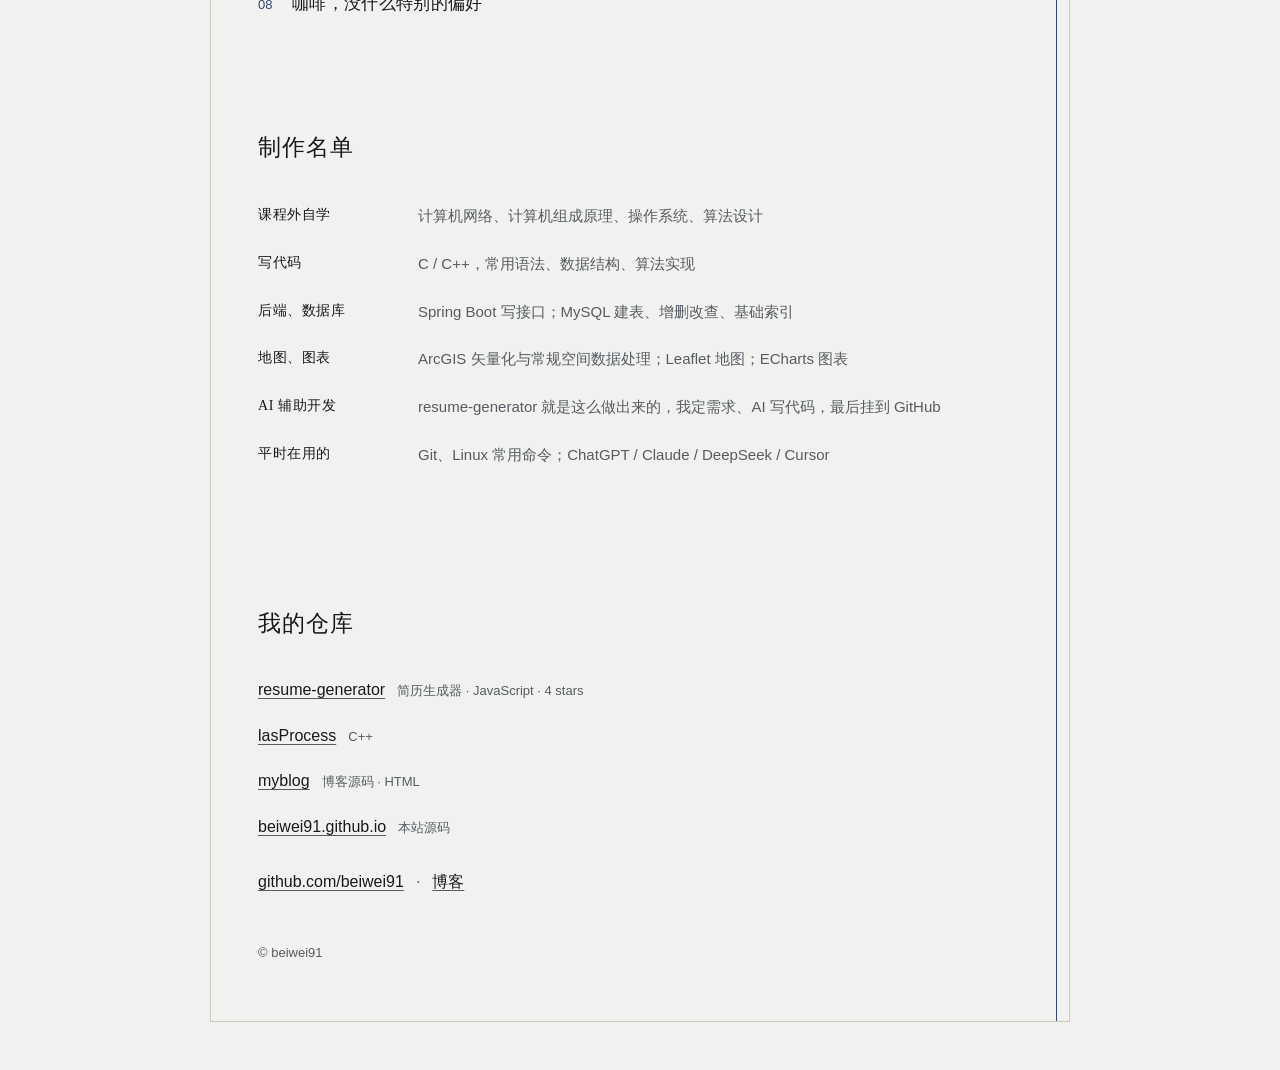
==== commit 2903a377: "整站重做成一张唱片封套：A面作品、B面兴趣、制作名单" ====
--- a/index.html
+++ b/index.html
@@ -8,8 +8,8 @@
     <meta name="description" content="beiwei91（北纬91）的主页：做过的东西、技能、几个爱好。">
     <meta name="author" content="beiwei91">
     <link rel="canonical" href="https://beiwei91.github.io/">
-    <meta name="theme-color" content="#ffffff" media="(prefers-color-scheme: light)">
-    <meta name="theme-color" content="#0d0f12" media="(prefers-color-scheme: dark)">
+    <meta name="theme-color" content="#f1f2f0" media="(prefers-color-scheme: light)">
+    <meta name="theme-color" content="#121417" media="(prefers-color-scheme: dark)">
     <meta property="og:type" content="website">
     <meta property="og:locale" content="zh_CN">
     <meta property="og:title" content="北纬91 · beiwei91">
@@ -22,262 +22,171 @@
 <body>
     <a class="skip-link" href="#main">跳到主要内容</a>
 
-    <!-- 固定顶栏：无 JS 时常驻不透明；有 JS 时在页面顶部透明、滚动后浮现背景 -->
-    <header class="topbar" id="topbar">
-        <div class="wrap">
-            <nav class="nav" aria-label="页面导航">
-                <a href="#work">项目</a>
-                <a href="#skills">技能</a>
-                <a href="#interests">兴趣</a>
-                <a href="#repos">仓库</a>
-                <a href="https://github.com/beiwei91" target="_blank" rel="noopener noreferrer">GitHub</a>
-                <a href="https://beiwei91.github.io/myblog/" target="_blank" rel="noopener noreferrer">博客</a>
-            </nav>
-        </div>
-        <!-- 阅读进度：只在 html.js 下生效 -->
-        <div class="progress" aria-hidden="true"></div>
-    </header>
-
-    <div class="hero">
-        <div class="wrap">
-            <h1 class="fade-up">北纬91 <span class="handle">beiwei91</span></h1>
-            <p class="tagline fade-up">专业是地理信息科学，方向是计算机。</p>
-            <p class="lede fade-up">
+    <div class="cover">
+        <header class="sleeve col">
+            <h1>北纬91</h1>
+            <p class="handle">beiwei91</p>
+            <p class="line">专业是地理信息科学，方向是计算机。</p>
+            <p class="lede">
                 课外的几门计算机核心课都是自己看的。
                 自己也写点小东西，课设和团队项目也做过。
                 剩下的时间弹吉他、看动漫、打游戏。
             </p>
-        </div>
+            <div class="spine">
+                <p class="span">2023—2027</p>
+                <nav class="faces" aria-label="页面导航">
+                    <a href="#side-a">A 面</a>
+                    <a href="#side-b">B 面</a>
+                </nav>
+            </div>
+        </header>
+
+        <main id="main" class="col">
+
+            <section id="side-a" class="side">
+                <h2>A 面</h2>
+                <ol class="tracks" role="list">
+                    <li class="track">
+                        <div class="track-head">
+                            <span class="track-no" aria-hidden="true"></span>
+                            <span class="track-title">resume-generator（简历生成器）</span>
+                            <span class="leader" aria-hidden="true"></span>
+                            <span class="track-meta">2026.09–至今</span>
+                        </div>
+                        <p class="track-note">
+                            个人项目，vibe coding 出来的。需求我自己定，代码大部分交给 AI 写。
+                            挂到 GitHub 上，有 4 个 star。
+                        </p>
+                        <p class="track-credits">JavaScript、AI 辅助开发</p>
+                    </li>
+                    <li class="track">
+                        <div class="track-head">
+                            <span class="track-no" aria-hidden="true"></span>
+                            <span class="track-title">古村落智慧消防系统</span>
+                            <span class="leader" aria-hidden="true"></span>
+                            <span class="track-meta">2025.09–2025.11</span>
+                        </div>
+                        <p class="track-note">
+                            团队项目。我负责<strong>矢量化数据采集</strong>，
+                            用 ArcGIS 把古村落的建筑物、道路描成矢量数据，给队友用。
+                        </p>
+                        <p class="track-credits">ArcGIS、矢量化、数据采集</p>
+                    </li>
+                    <li class="track">
+                        <div class="track-head">
+                            <span class="track-no" aria-hidden="true"></span>
+                            <span class="track-title">地质灾害分布可视化</span>
+                            <span class="leader" aria-hidden="true"></span>
+                            <span class="track-meta">2025.05–2025.06</span>
+                        </div>
+                        <p class="track-note">
+                            课设。Spring Boot 写了灾害点数据的查询和分类过滤接口，
+                            MySQL 建表、批量导入数千条数据，查询字段建了索引；
+                            Leaflet 做地图叠加，ECharts 出统计图。
+                        </p>
+                        <p class="track-credits">Spring Boot、MySQL、Leaflet、ECharts</p>
+                    </li>
+                </ol>
+            </section>
+
+            <section id="side-b" class="side">
+                <h2>B 面</h2>
+                <ol class="tracks lines" role="list">
+                    <li class="track">
+                        <div class="track-head">
+                            <span class="track-no" aria-hidden="true"></span>
+                            <span class="track-title">弹吉他。小学四年级开始，木吉他，现在主要玩电吉他，组过乐队，但弹得不算好</span>
+                        </div>
+                    </li>
+                    <li class="track">
+                        <div class="track-head">
+                            <span class="track-no" aria-hidden="true"></span>
+                            <span class="track-title">日摇和 J-POP，最喜欢 <strong>Yorushika</strong></span>
+                        </div>
+                    </li>
+                    <li class="track">
+                        <div class="track-head">
+                            <span class="track-no" aria-hidden="true"></span>
+                            <span class="track-title">看动漫，入坑作不太记得了</span>
+                        </div>
+                    </li>
+                    <li class="track">
+                        <div class="track-head">
+                            <span class="track-no" aria-hidden="true"></span>
+                            <span class="track-title">游戏：明日方舟、怪物猎人</span>
+                        </div>
+                    </li>
+                    <li class="track">
+                        <div class="track-head">
+                            <span class="track-no" aria-hidden="true"></span>
+                            <span class="track-title">咖啡，没什么特别的偏好</span>
+                        </div>
+                    </li>
+                </ol>
+            </section>
+
+            <section id="credits" class="credits">
+                <h2>制作名单</h2>
+                <dl class="credits-list">
+                    <div>
+                        <dt>课程外自学</dt>
+                        <dd>计算机网络、计算机组成原理、操作系统、算法设计</dd>
+                    </div>
+                    <div>
+                        <dt>写代码</dt>
+                        <dd>C / C++，常用语法、数据结构、算法实现</dd>
+                    </div>
+                    <div>
+                        <dt>后端、数据库</dt>
+                        <dd>Spring Boot 写接口；MySQL 建表、增删改查、基础索引</dd>
+                    </div>
+                    <div>
+                        <dt>地图、图表</dt>
+                        <dd>ArcGIS 矢量化与常规空间数据处理；Leaflet 地图；ECharts 图表</dd>
+                    </div>
+                    <div>
+                        <dt>AI 辅助开发</dt>
+                        <dd>resume-generator 就是这么做出来的，我定需求、AI 写代码，最后挂到 GitHub</dd>
+                    </div>
+                    <div>
+                        <dt>平时在用的</dt>
+                        <dd>Git、Linux 常用命令；ChatGPT / Claude / DeepSeek / Cursor</dd>
+                    </div>
+                </dl>
+            </section>
+
+        </main>
+
+        <footer class="col">
+            <section id="repos" class="repos">
+                <h2>我的仓库</h2>
+                <ul class="elsewhere">
+                    <li>
+                        <a href="https://github.com/beiwei91/resume-generator" target="_blank" rel="noopener noreferrer">resume-generator</a>
+                        <span class="repo-desc">简历生成器 · JavaScript · 4 stars</span>
+                    </li>
+                    <li>
+                        <a href="https://github.com/beiwei91/lasProcess" target="_blank" rel="noopener noreferrer">lasProcess</a>
+                        <span class="repo-desc">C++</span>
+                    </li>
+                    <li>
+                        <a href="https://github.com/beiwei91/myblog" target="_blank" rel="noopener noreferrer">myblog</a>
+                        <span class="repo-desc">博客源码 · HTML</span>
+                    </li>
+                    <li>
+                        <a href="https://github.com/beiwei91/beiwei91.github.io" target="_blank" rel="noopener noreferrer">beiwei91.github.io</a>
+                        <span class="repo-desc">本站源码</span>
+                    </li>
+                    <li class="elsewhere-links">
+                        <a href="https://github.com/beiwei91" target="_blank" rel="noopener noreferrer">github.com/beiwei91</a>
+                        <span class="sep">·</span>
+                        <a href="https://beiwei91.github.io/myblog/" target="_blank" rel="noopener noreferrer">博客</a>
+                    </li>
+                </ul>
+            </section>
+            <p class="note">© beiwei91</p>
+        </footer>
     </div>
-
-    <main id="main" class="wrap">
-
-        <section id="work">
-            <h2>项目</h2>
-
-            <article class="card">
-                <div class="card-head">
-                    <h3>resume-generator（简历生成器）</h3>
-                    <span class="meta">2026.09–至今</span>
-                </div>
-                <p>
-                    个人项目，vibe coding 出来的。需求我自己定，代码大部分交给 AI 写。
-                    挂到 GitHub 上，有 4 个 star。
-                </p>
-                <ul class="tags">
-                    <li>JavaScript</li>
-                    <li>AI 辅助开发</li>
-                </ul>
-            </article>
-
-            <article class="card">
-                <div class="card-head">
-                    <h3>古村落智慧消防系统</h3>
-                    <span class="meta">2025.09–2025.11</span>
-                </div>
-                <p>
-                    团队项目。我负责<strong>矢量化数据采集</strong>，
-                    用 ArcGIS 把古村落的建筑物、道路描成矢量数据，给队友用。
-                </p>
-                <ul class="tags">
-                    <li>ArcGIS</li>
-                    <li>矢量化</li>
-                    <li>数据采集</li>
-                </ul>
-            </article>
-
-            <article class="card">
-                <div class="card-head">
-                    <h3>地质灾害分布可视化</h3>
-                    <span class="meta">2025.05–2025.06</span>
-                </div>
-                <p>
-                    课设。Spring Boot 写了灾害点数据的查询和分类过滤接口，
-                    MySQL 建表、批量导入数千条数据，查询字段建了索引；
-                    Leaflet 做地图叠加，ECharts 出统计图。
-                </p>
-                <ul class="tags">
-                    <li>Spring Boot</li>
-                    <li>MySQL</li>
-                    <li>Leaflet</li>
-                    <li>ECharts</li>
-                </ul>
-            </article>
-        </section>
-
-        <section id="skills">
-            <h2>技能</h2>
-            <dl class="skills">
-                <div>
-                    <dt>课程外自学</dt>
-                    <dd>计算机网络、计算机组成原理、操作系统、算法设计</dd>
-                </div>
-                <div>
-                    <dt>写代码</dt>
-                    <dd>C / C++，常用语法、数据结构、算法实现</dd>
-                </div>
-                <div>
-                    <dt>后端、数据库</dt>
-                    <dd>Spring Boot 写接口；MySQL 建表、增删改查、基础索引</dd>
-                </div>
-                <div>
-                    <dt>地图、图表</dt>
-                    <dd>ArcGIS 矢量化与常规空间数据处理；Leaflet 地图；ECharts 图表</dd>
-                </div>
-                <div>
-                    <dt>AI 辅助开发</dt>
-                    <dd>resume-generator 就是这么做出来的，我定需求、AI 写代码，最后挂到 GitHub</dd>
-                </div>
-                <div>
-                    <dt>平时在用的</dt>
-                    <dd>Git、Linux 常用命令；ChatGPT / Claude / DeepSeek / Cursor</dd>
-                </div>
-            </dl>
-        </section>
-
-        <section id="interests">
-            <h2>兴趣</h2>
-            <ul class="interests">
-                <li>弹吉他。小学四年级开始，木吉他，现在主要玩电吉他，组过乐队，但弹得不算好</li>
-                <li>日摇和 J-POP，最喜欢 <strong>Yorushika</strong></li>
-                <li>看动漫，入坑作不太记得了</li>
-                <li>游戏：明日方舟、怪物猎人</li>
-                <li>咖啡，没什么特别的偏好</li>
-            </ul>
-        </section>
-
-        <section id="repos">
-            <h2>我的仓库</h2>
-            <ul class="repos">
-                <li>
-                    <a href="https://github.com/beiwei91/resume-generator" target="_blank" rel="noopener noreferrer">resume-generator</a>
-                    <span class="repo-desc">简历生成器 · JavaScript · 4 stars</span>
-                </li>
-                <li>
-                    <a href="https://github.com/beiwei91/lasProcess" target="_blank" rel="noopener noreferrer">lasProcess</a>
-                    <span class="repo-desc">C++</span>
-                </li>
-                <li>
-                    <a href="https://github.com/beiwei91/myblog" target="_blank" rel="noopener noreferrer">myblog</a>
-                    <span class="repo-desc">博客源码 · HTML</span>
-                </li>
-                <li>
-                    <a href="https://github.com/beiwei91/beiwei91.github.io" target="_blank" rel="noopener noreferrer">beiwei91.github.io</a>
-                    <span class="repo-desc">本站源码</span>
-                </li>
-            </ul>
-        </section>
-
-    </main>
-
-    <footer class="wrap">
-        <p>
-            <a href="https://github.com/beiwei91" target="_blank" rel="noopener noreferrer">github.com/beiwei91</a>
-            ·
-            <a href="https://beiwei91.github.io/myblog/" target="_blank" rel="noopener noreferrer">博客</a>
-        </p>
-        <p class="note">© beiwei91</p>
-    </footer>
-
-    <script>
-        /* 渐进增强：脚本失效 / 被禁用 / 不支持 IO 时什么都不做，页面按纯 CSS 默认状态渲染，内容全部可见 */
-        (function () {
-            if (!('IntersectionObserver' in window)) { return; }
-            var root = document.documentElement;
-            /* 保险丝：.js 之后任何一步出错，都摘掉 .js 回到「全部可见」的无 JS 状态 */
-            try {
-                root.classList.add('js');
-                var reduce = window.matchMedia && window.matchMedia('(prefers-reduced-motion: reduce)').matches;
-                var bar = document.querySelector('.progress');
-                var topbar = document.getElementById('topbar');
-
-                /* 顶栏：顶部透明，滚动后浮现背景 */
-                if (topbar) {
-                    var setBar = function () {
-                        topbar.classList.toggle('is-scrolled', window.scrollY > 8);
-                    };
-                    window.addEventListener('scroll', setBar, { passive: true });
-                    window.addEventListener('resize', setBar, { passive: true });
-                    setBar();
-                }
-
-                if (!reduce && bar) {
-                    var ticking = false;
-                    var draw = function () {
-                        ticking = false;
-                        var max = document.documentElement.scrollHeight - window.innerHeight;
-                        var ratio = max > 0 ? window.scrollY / max : 0;
-                        bar.style.transform = 'scaleX(' + Math.min(1, Math.max(0, ratio)) + ')';
-                    };
-                    var onScroll = function () {
-                        if (!ticking) { ticking = true; window.requestAnimationFrame(draw); }
-                    };
-                    window.addEventListener('scroll', onScroll, { passive: true });
-                    window.addEventListener('resize', onScroll, { passive: true });
-                    draw();
-                }
-
-                /* 导航高亮：视口中线落在哪个 section，就点亮哪个链接 */
-                var sections = document.querySelectorAll('main section[id]');
-                var navLinks = document.querySelectorAll('.topbar .nav a[href^="#"]');
-                if (sections.length && navLinks.length) {
-                    var map = {};
-                    for (var k = 0; k < navLinks.length; k++) { map[navLinks[k].getAttribute('href')] = navLinks[k]; }
-                    var ioNav = new IntersectionObserver(function (entries) {
-                        for (var i = 0; i < entries.length; i++) {
-                            if (!entries[i].isIntersecting) { continue; }
-                            var active = map['#' + entries[i].target.id];
-                            for (var j = 0; j < navLinks.length; j++) { navLinks[j].classList.remove('is-active'); }
-                            if (active) { active.classList.add('is-active'); }
-                        }
-                    }, { rootMargin: '-45% 0px -45% 0px' });
-                    for (var s = 0; s < sections.length; s++) { ioNav.observe(sections[s]); }
-                }
-
-                /* 卡片光斑：鼠标在卡片内移动时更新光斑中心（纯装饰；无 JS / reduce 时不出现）
-                   用 rAF 节流：每帧最多更新一次，避免高频 pointermove 反复重绘渐变 */
-                if (!reduce && window.matchMedia && window.matchMedia('(hover: hover)').matches) {
-                    var cards = document.querySelectorAll('.card');
-                    var track = function (e) {
-                        var el = this;
-                        var x = e.clientX;
-                        var y = e.clientY;
-                        if (el.raf) { return; }
-                        el.raf = window.requestAnimationFrame(function () {
-                            var r = el.getBoundingClientRect();
-                            el.style.setProperty('--mx', (x - r.left) + 'px');
-                            el.style.setProperty('--my', (y - r.top) + 'px');
-                            el.raf = null;
-                        });
-                    };
-                    for (var n = 0; n < cards.length; n++) {
-                        cards[n].addEventListener('pointermove', track, { passive: true });
-                    }
-                }
-
-                if (!reduce) {
-                    /* 滚动进场只触发一次；同批错开 60ms，封顶 240ms（240 + 460 < 700） */
-                    var items = document.querySelectorAll('main section, .card, .repos li, .skills > div');
-                    var io = new IntersectionObserver(function (entries) {
-                        var done = 0;
-                        for (var m = 0; m < entries.length; m++) {
-                            if (!entries[m].isIntersecting) { continue; }
-                            entries[m].target.style.transitionDelay = Math.min(done * 60, 240) + 'ms';
-                            entries[m].target.classList.add('is-in');
-                            io.unobserve(entries[m].target);
-                            done++;
-                        }
-                    }, { rootMargin: '0px 0px -12% 0px', threshold: 0.01 });
-                    for (var t = 0; t < items.length; t++) {
-                        items[t].classList.add('reveal');
-                        io.observe(items[t]);
-                    }
-                }
-            } catch (e) {
-                root.classList.remove('js');
-            }
-        })();
-    </script>
 
 </body>
 
--- a/assets/style.css
+++ b/assets/style.css
@@ -1,39 +1,39 @@
-/* 北纬91 · 个人主页
-   零依赖：无外部字体、无 CDN、无第三方脚本。
-   视觉方向：克制、留白、低装饰。粉色 #f596aa 只保留在标题竖条一处强调；
-   其余（含 hover）全部走中性色。深色模式是真正的深色（#0d0f12），不是简单反色。
-   动效：慢、轻、有节奏，全部可被 prefers-reduced-motion 关闭。 */
+/* 北纬91 · 一张唱片的封套
+   零依赖：无外部字体、无 CDN、无脚本。
+   纸张 + 夜蓝 + 宋体；只有一条动效：载入时唱片从封套里滑出 10px。 */
 
 :root {
     color-scheme: light dark;
 
-    /* 唯一的粉色强调：#f596aa。只用于 h2::before 那一个 3px 竖条。 */
-    --pink: #f596aa;
-    /* 选中文本的淡粉底（不与页面其他元素争强调） */
-    --pink-soft: #fbe9ed;
-    /* 粉色辉光：只用于装饰线/光斑，不用于文字 */
-    --pink-glow: rgba(245, 150, 170, .45);
-
-    --ink: #1a1d21;        /* 正文 / 标题（16.91:1 on #fff） */
-    --ink-soft: #565e69;   /* 次级正文（6.56:1 on #fff） */
-    --ink-faint: #676f7b;  /* 13px 小字（5.08:1 on #fff） */
-    --muted: #8b929c;      /* 非文字装饰：细线、分隔 */
-
-    --line: #e2e5ea;       /* 常规 1px 细线（卡片边框、虚线分隔） */
-    --rule: #d5d9e0;       /* 区块上方分隔线 */
-    --tag-bg: rgba(26, 29, 33, .045);        /* 元数据标签极淡底 */
-    --tag-bg-strong: rgba(26, 29, 33, .055); /* 标签 hover 底（再深会让 12px 灰字跌破 4.5:1） */
-    --wash: rgba(26, 29, 33, .025);          /* 仓库行 hover 极淡底 */
-    --grid: rgba(26, 29, 33, .05);           /* hero 极淡网格线 */
-    --spot: rgba(245, 150, 170, .13);        /* 卡片跟随鼠标的光斑 */
-    --bg: #ffffff;
-    --surface: #ffffff;
-    --bar-bg: rgba(255, 255, 255, .86);      /* 顶栏滚动后的半透明底 */
-    --focus: #1a1d21;
-
-    --bar-h: 52px;
-    --radius: 3px;
-    --maxw: 760px;
+    --paper: #f1f2f0;
+    --ink: #171a1d;
+    --ink-2: #565c62;
+    --blue: #33496b;
+    --rule: #dcdcd6;
+    --frame: #cbcac2; /* 整页外框线：比 --rule 深一档，才看得见 */
+
+    --sans: -apple-system, BlinkMacSystemFont, "Segoe UI", "PingFang SC",
+        "Hiragino Sans GB", "Microsoft YaHei", "Source Han Sans SC", sans-serif;
+    /* 本机装的是 Noto Serif SC（不带 CJK），不是 Noto Serif CJK SC，两个族名要都写 */
+    --serif: "Source Han Serif SC", "Noto Serif SC", "Noto Serif CJK SC",
+        "Songti SC", SimSun, serif;
+
+    --col: 820px;
+    --pad: clamp(18px, 4vw, 28px);
+}
+
+/* 深色不是反色：另配一套纸与墨 */
+@media (prefers-color-scheme: dark) {
+    :root {
+        color-scheme: dark;
+
+        --paper: #121417;
+        --ink: #e7e9e6;
+        --ink-2: #9aa1a8;
+        --blue: #93a8c6;
+        --rule: #2a2d31;
+        --frame: #34383d;
+    }
 }
 
 * {
@@ -44,7 +44,6 @@
     -webkit-text-size-adjust: 100%;
 }
 
-/* 只在用户没有要求减少动效时才做平滑锚点跳转 */
 @media (prefers-reduced-motion: no-preference) {
     html {
         scroll-behavior: smooth;
@@ -53,786 +52,464 @@
 
 body {
     margin: 0;
-    background: var(--bg);
+    padding-inline: 12px; /* 窄屏时给封套留 gutter：1px 边框贴屏幕边会像没裁干净 */
+    background: var(--paper);
     color: var(--ink);
-    font-family: -apple-system, BlinkMacSystemFont, "Segoe UI", "PingFang SC",
-        "Hiragino Sans GB", "Microsoft YaHei", "Source Han Sans SC", sans-serif;
+    font-family: var(--sans);
     font-size: 16px;
-    line-height: 1.8;
+    line-height: 1.85;
     overflow-wrap: break-word;
 }
 
 ::selection {
-    background: var(--pink-soft);
-    color: var(--ink);
-}
-
-.wrap {
-    max-width: var(--maxw);
-    margin: 0 auto;
-    padding: 0 28px;
-}
-
-/* 标题与正文同一套 sans 栈：跨平台一致优先于衬线优雅
-   （serif 在 Windows 会落到 SimSun，细小偏旧） */
-h1,
-h2,
-h3 {
-    font-family: -apple-system, BlinkMacSystemFont, "Segoe UI", "PingFang SC",
-        "Hiragino Sans GB", "Microsoft YaHei", "Source Han Sans SC", sans-serif;
-    font-weight: 600;
-}
-
-/* 标题断行更均衡，避免最后一行只剩一两个字 */
-h1,
-h2 {
-    text-wrap: balance;
-}
-
-p {
-    text-wrap: pretty;
+    background: var(--blue);
+    color: var(--paper);
+}
+
+/* 内容列：封套、正文、页脚共用同一条左基线 */
+.col {
+    max-width: var(--col);
+    margin-inline: auto;
+    padding-inline: var(--pad);
+}
+
+p,
+dd {
+    margin: 0;
 }
 
 a {
     color: var(--ink);
     text-decoration: none;
+}
+
+a:hover {
+    color: var(--blue);
+}
+
+:focus-visible {
+    outline: 2px solid var(--blue);
+    outline-offset: 3px;
+}
+
+.skip-link {
+    position: absolute;
+    top: 0;
+    left: -9999px;
+    z-index: 10;
+    padding: 10px 16px;
+    border: 1px solid var(--rule);
+    background: var(--paper);
+    color: var(--ink);
+}
+
+.skip-link:focus {
+    left: 0;
+}
+
+/* ---------- 封套：整页就是一张唱片背面 ---------- */
+
+/* 外框包住封套头 + 两面 + credits + 页脚；框线在 .col 内容列外侧，
+   max-width 比内容列宽 40px，靠 .col 的 auto 外边距抵消，左基线不变 */
+.cover {
     position: relative;
-    display: inline-block;
-    /* 固定顶栏会遮住滚到顶部的元素：给所有链接留出让位，键盘 Tab 到时不至于整条被栏挡住 */
-    scroll-margin-top: calc(var(--bar-h) + 12px);
-}
-
-/* 链接下划线不用 text-decoration 跳动，而是 ::after 从左侧「画」出来（260ms） */
-a::after {
+    max-width: calc(var(--col) + 40px);
+    margin: clamp(16px, 3vw, 32px) auto clamp(24px, 4vw, 48px);
+    border: 1px solid var(--frame);
+}
+
+/* 唱片露出的边缘：一条夜蓝细线，通高（从封套顶到底），
+   载入时从套内滑出 10px —— 这是全站唯一的动效。
+   用 --blue 而不是 --rule：--rule 在纸白上只有 1.23:1，那条线会看不见。 */
+.cover::after {
     content: "";
     position: absolute;
-    left: 0;
-    bottom: 1px;
-    width: 100%;
-    height: 1px;
-    background: var(--muted);
-    transform: scaleX(0);
-    transform-origin: left;
-    opacity: 0;
-    transition: transform .26s ease-out, opacity .26s ease-out;
-}
-
-a:hover {
-    color: var(--ink);
-}
-
-a:hover::after,
-a:focus-visible::after {
-    transform: scaleX(1);
-    opacity: 1;
-}
-
-:focus-visible {
-    outline: 2px solid var(--focus);
-    outline-offset: 3px;
-    border-radius: 2px;
-}
-
-/* 键盘用户跳过导航 */
-.skip-link {
-    position: absolute;
-    display: block;
     top: 0;
-    left: -9999px;
-    z-index: 30;
-    padding: 10px 16px;
-    border: 1px solid var(--line);
-    border-radius: 0 0 var(--radius) var(--radius);
-    background: var(--surface);
-    color: var(--ink);
-    text-decoration: none;
-}
-
-.skip-link:focus {
-    left: 0;
-}
-
-/* ---------- 固定顶栏 ---------- */
-
-/* 无 JS：常驻不透明，任何情况下都读得清 */
-.topbar {
-    position: fixed;
-    top: 0;
-    left: 0;
-    right: 0;
-    z-index: 20;
-    height: var(--bar-h);
-    background: var(--bg);
-    border-bottom: 1px solid var(--rule);
-}
-
-/* 有 JS：页面顶部透明（像 hero 的一部分），滚动后再浮现背景 */
-html.js .topbar {
-    background: transparent;
-    border-bottom-color: transparent;
-    transition: background-color .2s ease-out, border-color .2s ease-out;
-}
-
-html.js .topbar.is-scrolled {
-    background: var(--bar-bg);
-    border-bottom-color: var(--rule);
-    backdrop-filter: blur(12px) saturate(140%);
-    -webkit-backdrop-filter: blur(12px) saturate(140%);
-}
-
-.topbar .wrap {
-    display: flex;
-    /* stretch：让 .nav 拿到 52px 高的裁剪盒，焦点环（外扩 5px）才不会被 overflow 裁掉 */
-    align-items: stretch;
-    height: var(--bar-h);
-}
-
-.nav {
-    display: flex;
-    align-items: center;
-    overflow-x: auto;
-    scrollbar-width: none;
-    -ms-overflow-style: none;
-}
-
-.nav::-webkit-scrollbar {
-    display: none;
-}
-
-/* 导航：纯文字，无药丸、无边框；下划线走通用 a::after 的「画出」动效 */
-.nav a {
-    display: inline-block;
-    margin-right: 20px;
-    padding: 6px 0;
-    color: var(--ink-soft);
-    font-size: 13px;
-    letter-spacing: 0.1em;
-    white-space: nowrap;
-    text-decoration: none;
-}
-
-.nav a:last-child {
-    margin-right: 0;
-}
-
-.nav a:hover {
-    color: var(--ink);
-}
-
-/* 当前所在区块：下划线常亮，颜色提到正文级 */
-.nav a.is-active {
-    color: var(--ink);
-}
-
-.nav a.is-active::after {
-    transform: scaleX(1);
-    opacity: 1;
-}
-
-/* 导航下划线用次级正文色（6.25:1），别用装饰灰（透明顶栏态只有 2.99:1） */
-.nav a::after {
-    background: var(--ink-soft);
-}
-
-/* 阅读进度：贴在顶栏底边，只在 html.js 下出现 */
-.progress {
-    position: absolute;
-    left: 0;
-    bottom: -1px;
-    width: 100%;
-    height: 2px;
-    background: var(--pink);
-    transform: scaleX(0);
-    transform-origin: left;
-    pointer-events: none;
-    box-shadow: 0 0 10px var(--pink-glow);
-}
-
-html:not(.js) .progress {
-    display: none;
-}
-
-/* ---------- 进场动效（全部挂在 html.js 下，无 JS 时不存在） ---------- */
-
-@keyframes fade-up {
+    bottom: 0;
+    right: 12px;
+    width: 1px;
+    background: var(--blue);
+    animation: record-out .7s cubic-bezier(0.22, 0.61, 0.36, 1) both;
+}
+
+@keyframes record-out {
     from {
         opacity: 0;
-        transform: translateY(14px);
+        transform: translateX(-10px);
     }
 
     to {
         opacity: 1;
-        transform: none;
-    }
-}
-
-/* hero 进场：单条 520ms；标题 → 定位 → 正文 错开 70ms；总时窗 140 + 520 = 660ms */
-html.js .fade-up {
-    animation: fade-up .52s cubic-bezier(0.22, 0.61, 0.36, 1) both;
-}
-
-html.js .tagline {
-    animation-delay: 70ms;
-}
-
-html.js .lede {
-    animation-delay: 140ms;
-}
-
-/* 滚动进场：460ms，translateY(10px) → 0，只触发一次（JS unobserve） */
-html.js .reveal {
-    opacity: 0;
-    transform: translateY(10px);
-    transition: opacity .46s cubic-bezier(0.22, 0.61, 0.36, 1),
-        transform .46s cubic-bezier(0.22, 0.61, 0.36, 1);
-}
-
-html.js .reveal.is-in {
-    opacity: 1;
-    transform: none;
-}
-
-/* ---------- 头部：纯色底 + 极淡粉色光晕（无可见边界） ---------- */
-
-.hero {
+        transform: translateX(0);
+    }
+}
+
+.sleeve {
     position: relative;
-    isolation: isolate;
-    overflow: hidden;
-    padding: calc(var(--bar-h) + 76px) 0 64px;
+    display: flex;
+    flex-direction: column;
+    padding-block: clamp(30px, 5.4vw, 56px) clamp(20px, 3.2vw, 30px);
+}
+
+.sleeve h1 {
+    margin: 0;
+    font-family: var(--serif);
+    font-weight: 400;
+    font-size: clamp(44px, 9vw, 96px);
+    line-height: 1;
+    letter-spacing: .04em;
+}
+
+.sleeve .handle {
+    /* Noto Serif SC 的 ascent+descent 大于 1em，line-height:1 时字身会溢出 h1 盒底，
+       所以这行间距要比 SimSun 时代留得更开一点，否则 handle 会贴到名字下缘 */
+    margin-top: clamp(14px, 1.8vw, 22px);
+    font-size: 13px;
+    color: var(--ink-2);
+}
+
+.sleeve .line {
+    margin-top: clamp(20px, 3.4vw, 32px);
+    font-size: clamp(16px, 1.5vw, 18px);
+}
+
+.sleeve .lede {
+    margin-top: 8px;
+    max-width: 44ch;
+    font-size: 15px;
+    line-height: 1.9;
+    color: var(--ink-2);
+}
+
+/* 封套下缘：年份区间 + 两面锚点，像封套背脊上的一行小字 */
+.spine {
+    display: flex;
+    flex-wrap: wrap;
+    align-items: baseline;
+    justify-content: space-between;
+    gap: 10px 24px;
+    margin-top: clamp(32px, 6vw, 64px);
+    padding-top: 14px;
+    border-top: 1px solid var(--rule);
+}
+
+.span {
+    font-size: 13px;
+    color: var(--ink-2);
+    font-variant-numeric: tabular-nums;
+}
+
+.faces {
+    display: flex;
+    gap: clamp(18px, 4vw, 32px);
+}
+
+.faces a {
+    font-family: var(--serif);
+    font-size: 15px;
+    letter-spacing: .04em;
+    text-decoration: underline;
+    text-decoration-color: var(--ink-2); /* 链接唯一的可点提示：用 6.03:1 的灰，不用 1.23:1 的 --rule */
+    text-decoration-thickness: 1px;
+    text-underline-offset: 4px;
+    transition: color .15s, text-decoration-color .15s;
+}
+
+.faces a:hover {
+    color: var(--blue);
+    text-decoration-color: var(--blue);
+}
+
+/* ---------- 两面 ---------- */
+
+main {
+    padding-bottom: clamp(8px, 2vw, 16px);
+}
+
+.side {
+    padding-top: clamp(44px, 7.5vw, 80px);
+}
+
+.side:first-child {
+    padding-top: clamp(36px, 6vw, 64px);
+}
+
+/* 只有 A 面 / B 面两个面标题下面有一条线；制作名单与我的仓库靠上方留白分组 */
+h2 {
+    margin: 0 0 clamp(14px, 2.4vw, 22px);
+    font-family: var(--serif);
+    font-weight: 400;
+    font-size: clamp(19px, 2.2vw, 23px);
+    letter-spacing: .04em;
+}
+
+.side h2 {
+    padding-bottom: 10px;
     border-bottom: 1px solid var(--rule);
-    background: var(--bg);
-}
-
-/* 网格与光晕放在伪元素上：这样 mask 只裁背景，不会把标题文字也淡掉 */
-.hero::before {
-    content: "";
-    position: absolute;
-    inset: 0;
-    z-index: -1;
-    background-image:
-        radial-gradient(120% 92% at 50% -14%, rgba(245, 150, 170, .10), rgba(245, 150, 170, 0) 66%),
-        linear-gradient(to right, var(--grid) 1px, transparent 1px),
-        linear-gradient(to bottom, var(--grid) 1px, transparent 1px);
-    background-size: auto, 64px 64px, 64px 64px;
-    -webkit-mask-image: linear-gradient(to bottom, #000 52%, transparent 96%);
-    mask-image: linear-gradient(to bottom, #000 52%, transparent 96%);
-}
-
-.hero h1 {
-    margin: 0 0 14px;
-    font-size: clamp(32px, 6vw, 44px);
-    line-height: 1.18;
-    letter-spacing: -0.015em;
-}
-
-.hero h1 .handle {
-    display: inline-block;
-    margin-left: 12px;
-    color: var(--ink-faint);
-    font-family: -apple-system, BlinkMacSystemFont, "Segoe UI", "PingFang SC",
-        "Hiragino Sans GB", "Microsoft YaHei", "Source Han Sans SC", sans-serif;
-    font-size: 13px;
-    font-weight: 400;
-    letter-spacing: 0.14em;
-    vertical-align: middle;
-}
-
-.tagline {
-    margin: 0 0 22px;
-    color: var(--ink);
-    font-size: 18px;
-    font-weight: 400;
-    letter-spacing: 0.01em;
-}
-
-.lede {
-    max-width: 62ch;
+}
+
+/* ---------- 曲目表 ---------- */
+
+.tracks {
+    list-style: none;
     margin: 0;
-    color: var(--ink-soft);
-    line-height: 1.85;
-}
-
-/* ---------- 区块 ---------- */
-
-main section {
-    padding: 56px 0 8px;
-    border-top: 1px solid var(--rule);
-    /* 锚点跳转时给固定顶栏留出空间 */
-    scroll-margin-top: calc(var(--bar-h) + 28px);
-}
-
-main section:first-child {
-    border-top: none;
-    padding-top: 64px;
-}
-
-h2 {
-    margin: 0 0 26px;
-    font-size: 20px;
-    font-weight: 600;
-    letter-spacing: 0.01em;
-}
-
-/* 全页唯一一处粉色强调：编辑排版的竖条，不是项目符号 */
-h2::before {
-    content: "";
-    display: inline-block;
-    width: 3px;
-    height: 0.95em;
-    margin-right: 10px;
-    border-radius: 2px;
-    background: var(--pink);
-    box-shadow: 0 0 12px var(--pink-glow);
-    vertical-align: middle;
-}
-
-/* 区块编号：01–04，排在标题行最右，等宽数字（装饰，不进正文） */
-main {
-    counter-reset: sec 0;
-}
-
-main section {
-    counter-increment: sec;
-}
-
-h2 {
-    display: flex;
-    align-items: center;
-}
-
-h2::after {
-    content: "0" counter(sec);
-    margin-left: auto;
-    padding-left: 16px;
-    color: var(--ink-faint);
-    font-size: 12px;
-    font-weight: 400;
-    letter-spacing: 0.16em;
-    font-variant-numeric: tabular-nums;
-}
-
-h3 {
-    margin: 0;
-    font-size: 17px;
-    letter-spacing: 0;
-}
-
-p {
-    margin: 0 0 16px;
-    max-width: 66ch;
-}
-
-.note {
-    color: var(--ink-soft);
-    font-size: 15px;
-}
-
-/* ---------- 项目卡片：纯色底 + 1px 细边框 + 右上角编号 ---------- */
-
-#work {
-    counter-reset: card 0;
-}
-
-.card {
-    position: relative;
-    overflow: hidden;
-    /* 光斑默认在中心；JS 在 pointermove 时更新成鼠标坐标 */
-    --mx: 50%;
-    --my: 50%;
-    margin-bottom: 14px;
-    padding: 22px 24px;
-    border: 1px solid var(--line);
-    border-radius: var(--radius);
-    background: var(--surface);
-    transition: transform .18s ease-out, border-color .18s ease-out, box-shadow .18s ease-out;
-}
-
-/* 跟随鼠标的光斑：只在 html.js + 可悬停设备上出现 */
-.card::after {
-    content: "";
-    position: absolute;
-    inset: 0;
-    border-radius: inherit;
-    background: radial-gradient(260px circle at var(--mx) var(--my), var(--spot), transparent 62%);
-    opacity: 0;
-    transition: opacity .22s ease-out;
-    pointer-events: none;
-}
-
-html.js .card:hover::after {
-    opacity: 1;
-}
-
-/* 编号是装饰：计数器生成，不属于正文内容 */
-.card::before {
-    counter-increment: card;
-    content: counter(card, decimal-leading-zero);
-    position: absolute;
-    top: 20px;
-    right: 22px;
-    color: var(--ink-faint);
-    font-size: 12px;
-    letter-spacing: 0.12em;
-    font-variant-numeric: tabular-nums;
-    pointer-events: none;
-}
-
-.card-head {
+    padding: 0;
+    counter-reset: track;
+}
+
+/* B 面接着 A 面编号：04 起 */
+#side-b .tracks {
+    counter-reset: track 3;
+}
+
+.track {
+    counter-increment: track;
+    padding: clamp(12px, 1.8vw, 16px) 0;
+}
+
+.track-head {
     display: flex;
     flex-wrap: wrap;
     align-items: baseline;
     gap: 4px 12px;
-    margin-bottom: 10px;
-    padding-right: 46px;
-}
-
-.card p:last-child {
-    margin-bottom: 0;
-}
-
-/* 小标签：字距拉开，弱化灰但保持 ≥4.5:1 */
-.meta {
-    color: var(--ink-faint);
-    font-size: 13px;
-    letter-spacing: 0.09em;
+}
+
+.track-no {
+    flex: none;
+    min-width: 22px;
+    font-size: 13px;
+    color: var(--blue);
     font-variant-numeric: tabular-nums;
 }
 
-.tags {
-    display: flex;
-    flex-wrap: wrap;
-    gap: 8px;
-    margin: 14px 0 0;
-    padding: 0;
+.track-no::before {
+    content: counter(track, decimal-leading-zero);
+}
+
+.track-title {
+    font-family: var(--serif);
+    font-weight: 400;
+    font-size: clamp(16px, 1.8vw, 19px);
+    letter-spacing: .04em;
+}
+
+/* 引导点：点线，不是省略号字符 */
+.leader {
+    flex: 1 1 24px;
+    min-width: 24px;
+    border-bottom: 1px dotted var(--rule);
+    transform: translateY(-.18em);
+}
+
+.track-meta {
+    flex: none;
+    font-size: 13px;
+    color: var(--ink-2);
+    font-variant-numeric: tabular-nums;
+}
+
+.track-note {
+    margin-top: 6px;
+    padding-left: 34px;
+    max-width: 62ch;
+    font-size: 15px;
+    color: var(--ink-2);
+}
+
+.track-credits {
+    margin-top: 5px;
+    padding-left: 34px;
+    font-size: 13px;
+    color: var(--ink-2);
+}
+
+/* B 面的条目是一句话，不排成标题 + 注释 */
+.lines .track-title {
+    font-size: clamp(15px, 1.6vw, 17px);
+    line-height: 1.8;
+    letter-spacing: .02em;
+}
+
+/* ---------- 制作名单 ---------- */
+
+/* 没有标题下的横线，靠上方留白与前一块分组 */
+.credits {
+    padding-top: clamp(52px, 9vw, 92px);
+}
+
+.credits-list > div {
+    display: grid;
+    grid-template-columns: 8em 1fr;
+    gap: 6px clamp(16px, 3vw, 32px);
+    padding: 10px 0;
+}
+
+.credits dt {
+    font-family: var(--serif);
+    font-weight: 400;
+    font-size: 14px;
+    letter-spacing: .04em;
+}
+
+.credits dd {
+    color: var(--ink-2);
+    font-size: 15px;
+}
+
+/* ---------- 页脚：仓库与别处 ---------- */
+
+/* 我的仓库在 footer 里，自身不留上边距：与上一块的分组间距由 footer 的 margin-top 给 */
+.repos {
+    padding-top: 0;
+}
+
+.elsewhere {
     list-style: none;
-}
-
-/* 元数据标签：无边框 + 极淡底；hover 只加深底，不缩放 */
-.tags li {
-    padding: 2px 9px;
-    border-radius: var(--radius);
-    background: var(--tag-bg);
-    color: var(--ink-faint);
-    font-size: 12px;
-    letter-spacing: 0.06em;
-    transition: background-color .18s ease-out;
-}
-
-/* 触屏设备不做悬停态，避免 hover「粘住」 */
-@media (hover: hover) {
-    .card:hover {
-        transform: translateY(-2px);
-        border-color: rgba(245, 150, 170, .38);
-        box-shadow: 0 0 0 1px rgba(245, 150, 170, .12), 0 10px 30px rgba(26, 29, 33, .08);
-    }
-
-    /* 编号在 hover 时变成强调色（装饰，不参与正文对比度） */
-    .card:hover::before {
-        color: var(--pink);
-        transition: color .18s ease-out;
-    }
-
-    .tags li:hover {
-        background: var(--tag-bg-strong);
-    }
-}
-
-/* ---------- 技能 ---------- */
-
-.skills {
-    margin: 0;
-}
-
-.skills > div {
-    display: grid;
-    grid-template-columns: 130px 1fr;
-    gap: 16px;
-    padding: 14px 0;
-    border-bottom: 1px dashed var(--line);
-}
-
-.skills > div:last-child {
-    border-bottom: none;
-}
-
-.skills dt {
-    color: var(--ink);
-    font-size: 14px;
-    font-weight: 600;
-}
-
-.skills dd {
-    margin: 0;
-    max-width: 62ch;
-    color: var(--ink-soft);
-    font-size: 15px;
-}
-
-/* ---------- 兴趣：无 emoji、无前导标记，只靠行距分隔 ---------- */
-
-.interests {
     margin: 0;
     padding: 0;
-    list-style: none;
-}
-
-.interests li {
-    padding: 7px 0;
-    color: var(--ink-soft);
-    line-height: 1.8;
-}
-
-/* ---------- 仓库 ---------- */
-
-.repos {
-    margin: 0;
-    padding: 0;
-    list-style: none;
-}
-
-.repos li {
+}
+
+.elsewhere li {
     display: flex;
     flex-wrap: wrap;
     align-items: baseline;
-    gap: 12px;
-    padding: 12px 0;
-    border-bottom: 1px dashed var(--line);
-    transition: background-color .18s ease-out;
-}
-
-.repos li:last-child {
-    border-bottom: none;
-}
-
-.repos a {
-    color: var(--ink);
-    font-weight: 600;
+    gap: 4px 12px;
+    padding: 8px 0;
+}
+
+.elsewhere a {
+    text-decoration: underline;
+    text-decoration-color: var(--ink-2); /* 同 .faces a：链接唯一的可点提示要看得见 */
+    text-decoration-thickness: 1px;
+    text-underline-offset: 3px;
+    transition: color .15s, text-decoration-color .15s;
+}
+
+.elsewhere a:hover {
+    color: var(--blue);
+    text-decoration-color: var(--blue);
 }
 
 .repo-desc {
-    color: var(--ink-faint);
-    font-size: 13px;
-    letter-spacing: 0.08em;
+    font-size: 13px;
+    color: var(--ink-2);
+}
+
+/* 页脚最后一行：github.com/beiwei91 · 博客（沿用旧站的那一行，含分隔点） */
+.elsewhere-links {
+    gap: 8px;
+    margin-top: 10px;
+}
+
+.sep {
+    color: var(--ink-2);
+}
+
+footer {
+    margin-top: clamp(52px, 9vw, 92px);
+    padding-bottom: clamp(28px, 5vw, 56px);
+}
+
+.note {
+    margin-top: clamp(22px, 4vw, 36px);
+    font-size: 13px;
+    color: var(--ink-2);
+}
+
+/* ---------- 404 ---------- */
+
+.notfound {
+    padding-block: clamp(88px, 18vh, 200px);
+}
+
+.notfound .code {
+    font-size: 13px;
+    color: var(--ink-2);
     font-variant-numeric: tabular-nums;
 }
 
-/* hover：整行极淡底 wash，用外扩阴影模拟左右 padding，不造成布局位移 */
-@media (hover: hover) {
-    .repos li:hover {
-        background-color: var(--wash);
-        box-shadow: -12px 0 0 var(--wash), 12px 0 0 var(--wash);
-    }
-}
-
-/* ---------- 页脚 ---------- */
-
-footer {
-    margin-top: 64px;
-    padding: 28px 0 56px; /* 左右 padding 交给 .wrap，避免叠加 */
-    border-top: 1px solid var(--rule);
-    color: var(--ink-faint);
-    font-size: 13px;
-    letter-spacing: 0.06em;
-}
-
-footer a {
-    color: var(--ink-soft);
-}
-
-footer a:hover {
-    color: var(--ink);
-}
-
-footer .note {
-    margin: 8px 0 0;
-    font-size: 13px;
-    color: var(--ink-faint);
-}
-
-/* ---------- 404（没有固定顶栏，所以不留顶栏高度） ---------- */
-
-.notfound {
-    padding: 132px 0 160px; /* 左右 padding 交给 .wrap */
-}
-
-.notfound .code {
-    margin: 0;
-    color: var(--ink-faint);
-    font-size: 13px;
-    letter-spacing: 0.24em;
-}
-
 .notfound h1 {
-    margin: 10px 0 18px;
-    font-size: clamp(28px, 5vw, 34px);
-    line-height: 1.2;
-    letter-spacing: -0.01em;
+    margin: 8px 0 clamp(16px, 2.6vw, 22px);
+    font-family: var(--serif);
+    font-weight: 400;
+    font-size: clamp(32px, 5.5vw, 44px);
+    letter-spacing: .04em;
 }
 
 .notfound p {
-    max-width: 52ch;
-    color: var(--ink-soft);
-    line-height: 1.85;
+    max-width: 46ch;
+    color: var(--ink-2);
 }
 
 .notfound .back {
-    margin-top: 26px;
+    display: flex;
+    flex-wrap: wrap;
+    gap: clamp(18px, 4vw, 28px);
+    margin-top: clamp(24px, 4vw, 32px);
 }
 
 .notfound .back a {
-    display: inline-block;
-    margin: 0 22px 8px 0;
-    padding: 0;
-    color: var(--ink-soft);
-    font-size: 13px;
-    letter-spacing: 0.1em;
-    text-decoration: none;
-    transition: color .18s ease-out;
+    text-decoration: underline;
+    text-decoration-color: var(--ink-2);
+    text-underline-offset: 4px;
+    transition: color .15s, text-decoration-color .15s;
 }
 
 .notfound .back a:hover {
-    color: var(--ink);
+    color: var(--blue);
+    text-decoration-color: var(--blue);
 }
 
 /* ---------- 窄屏 ---------- */
 
-@media (max-width: 600px) {
-    .wrap {
-        padding: 0 22px;
-    }
-
-    .nav a {
-        margin-right: 16px;
-        font-size: 12.5px;
-        letter-spacing: 0.08em;
-    }
-
-    .hero {
-        padding: calc(var(--bar-h) + 40px) 0 44px;
-    }
-
-    .hero h1 {
-        font-size: clamp(27px, 8.4vw, 34px);
-    }
-
-    .hero h1 .handle {
-        display: block;
-        margin: 8px 0 0;
-    }
-
-    main section {
-        padding: 44px 0 4px;
-    }
-
-    main section:first-child {
-        padding-top: 48px;
-    }
-
-    h2 {
-        font-size: 18px;
-        margin-bottom: 22px;
-    }
-
-    .card {
-        padding: 18px 18px;
-    }
-
-    .card::before {
-        top: 16px;
-        right: 16px;
-    }
-
-    .card-head {
-        padding-right: 38px;
-    }
-
-    .skills > div {
+@media (max-width: 560px) {
+    .credits-list > div {
         grid-template-columns: 1fr;
-        gap: 4px;
-    }
-
-    .notfound {
-        padding: 88px 0 112px;
-    }
-}
-
-/* ---------- 减少动效：关掉全部进场 / 滚动 / hover 位移 / 进度线 ---------- */
-/* 本段与后面的深色块没有属性交集（深色块只改颜色变量），不存在互相覆盖。 */
+        gap: 2px;
+        padding: 11px 0;
+    }
+
+    /* 窄屏一行放不下「编号 + 标题 + 引导点 + 日期」：改成两行。
+       用两列 grid 做悬挂缩进：编号列 34px，标题与日期都从 34px 起，
+       标题换行时续行也自然对齐 34px（与 note 的 34px 一致）。 */
+    .track-head {
+        display: grid;
+        grid-template-columns: 34px 1fr;
+        align-items: baseline; /* 13px 的曲目号与 17px 的标题共享基線 */
+        gap: 2px 0;
+    }
+
+    .track-no {
+        grid-column: 1;
+    }
+
+    .track-title {
+        grid-column: 2;
+    }
+
+    .track-meta {
+        grid-column: 2;
+        margin-top: 2px;
+    }
+
+    .leader {
+        display: none;
+    }
+
+    /* 窄屏 title 提到 17px，保持 title > note(15px) 的层级 */
+    .track .track-title {
+        font-size: 17px;
+    }
+
+    .cover::after {
+        right: 8px;
+    }
+}
+
+/* ---------- 减少动效：唯一那条载入动效也不播 ---------- */
 
 @media (prefers-reduced-motion: reduce) {
-
-    *,
-    *::before,
-    *::after {
-        animation: none !important;
-        transition: none !important;
-        scroll-behavior: auto !important;
-    }
-
-    html.js .fade-up,
-    html.js .reveal {
-        opacity: 1 !important;
-        transform: none !important;
-    }
-
-    /* 进度线在 JS 侧就不会被创建；这里再兜一层 */
-    html.js .progress {
-        display: none !important;
-    }
-
-    /* 卡片 hover 位移在 reduce 下一律关掉（不加 html.js 前缀：无 JS 时也生效） */
-    .card:hover {
-        transform: none !important;
-        box-shadow: none !important;
-    }
-
-    /* 跟随鼠标的光斑也是动效：关掉 */
-    .card::after {
-        display: none !important;
-    }
-}
-
-/* ---------- 深色模式：真正的深色底 ---------- */
-
-@media (prefers-color-scheme: dark) {
-    :root {
-        color-scheme: dark;
-
-        --pink: #f0a8b8;
-        --pink-soft: #2a1d22;
-        --pink-glow: rgba(240, 168, 184, .55);
-
-        --ink: #e9ebef;        /* 16.08:1 on #0d0f12 */
-        --ink-soft: #a8b0bc;   /* 8.77:1 on #0d0f12 */
-        --ink-faint: #9099a6;  /* 6.67:1 on #0d0f12 */
-        --muted: #5f6772;
-
-        --line: #262b33;
-        --rule: #313741;
-        --tag-bg: rgba(233, 235, 239, .06);
-        --tag-bg-strong: rgba(233, 235, 239, .09);
-        --wash: rgba(233, 235, 239, .035);
-        --grid: rgba(233, 235, 239, .06);
-        --spot: rgba(240, 168, 184, .16);
-        --bg: #0d0f12;
-        --surface: #0d0f12;
-        --bar-bg: rgba(13, 15, 18, .86);
-        --focus: #f0a8b8;
-    }
-
-    /* 深色下 hero 光晕再淡一点，避免在近黑底上出现可见色块 */
-    .hero::before {
-        background-image:
-            radial-gradient(120% 92% at 50% -14%, rgba(240, 168, 184, .09), rgba(240, 168, 184, 0) 66%),
-            linear-gradient(to right, var(--grid) 1px, transparent 1px),
-            linear-gradient(to bottom, var(--grid) 1px, transparent 1px);
-    }
-}
-
-/* 深色 + 可悬停：卡片阴影换成暗色，但仍保留一点粉色描边 */
-@media (prefers-color-scheme: dark) and (hover: hover) {
-    .card:hover {
-        border-color: rgba(240, 168, 184, .34);
-        box-shadow: 0 0 0 1px rgba(240, 168, 184, .14), 0 10px 30px rgba(0, 0, 0, .5);
-    }
-}
+    .cover::after {
+        animation: none;
+    }
+}
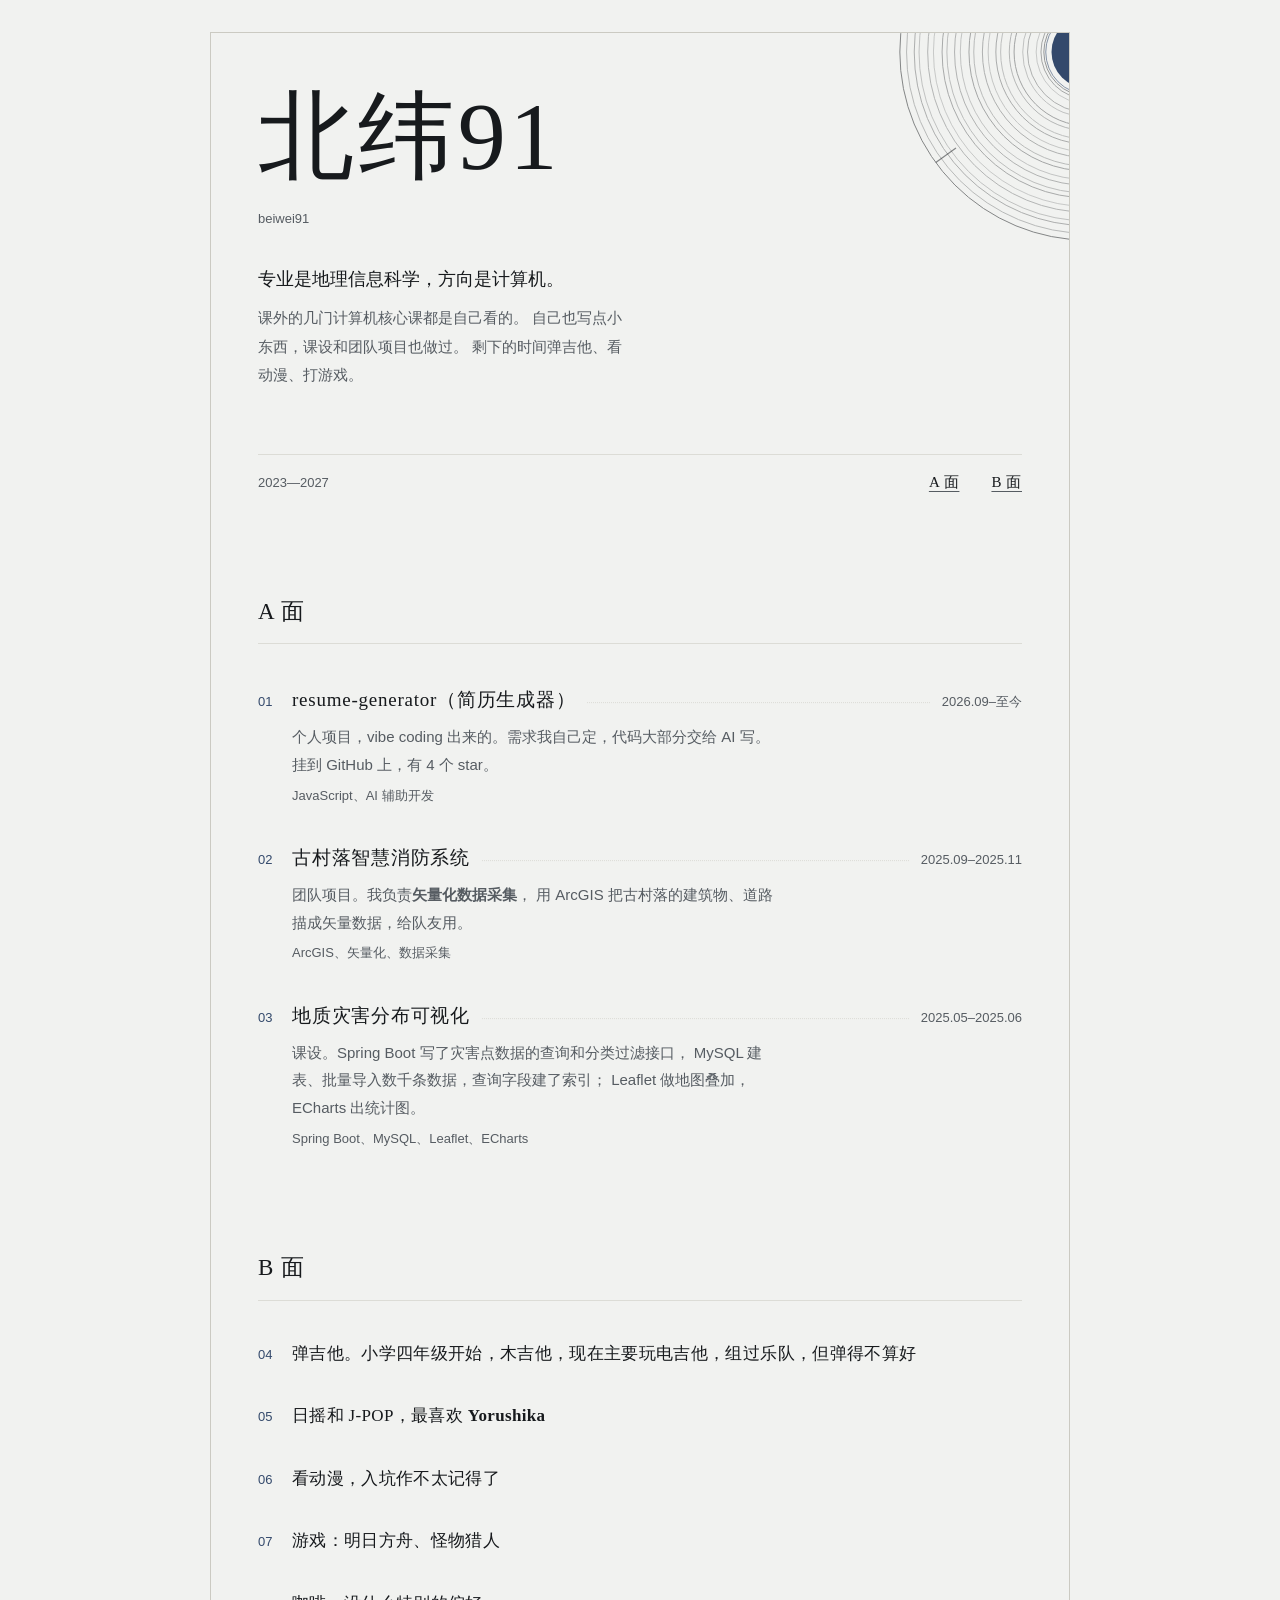
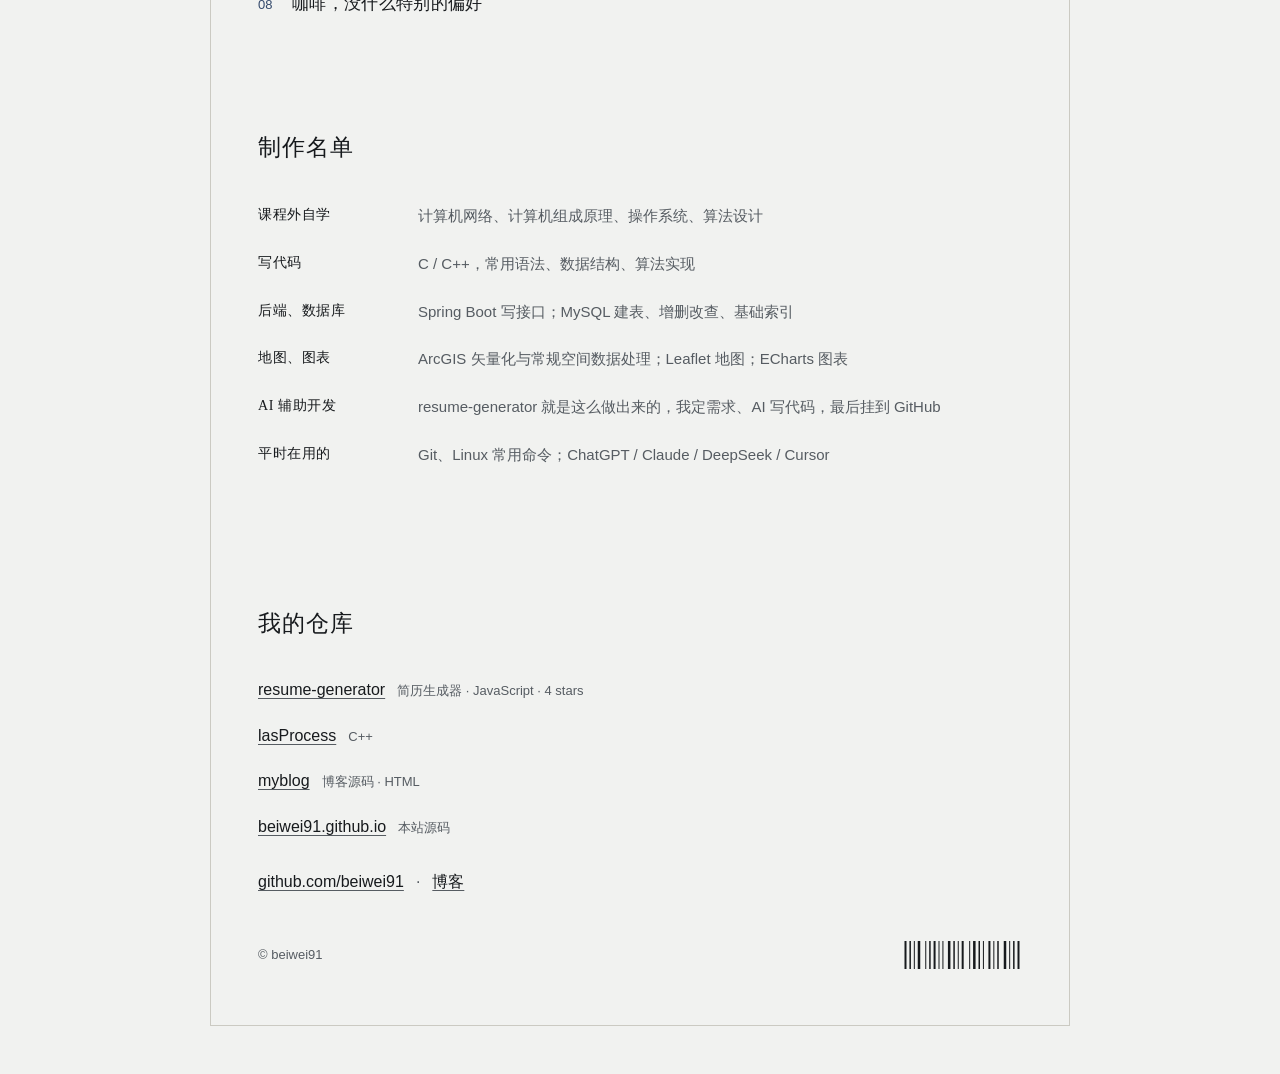
==== commit ba19d80a: "加图形：露一角的唱片、页脚条形码，滚动时唱片会转" ====
--- a/index.html
+++ b/index.html
@@ -23,6 +23,47 @@
     <a class="skip-link" href="#main">跳到主要内容</a>
 
     <div class="cover">
+        <!-- 唱片：纯装饰，z-index:-1 压在所有文字下面，从封套右上角露出一角 -->
+        <div class="record-wrap">
+            <svg class="record" aria-hidden="true" focusable="false" viewBox="0 0 400 400">
+                <g transform="translate(200 200)" fill="none" stroke="currentColor" stroke-width="1" vector-effect="non-scaling-stroke">
+                    <circle r="196" opacity="0.5"/>
+                    <circle r="189" opacity="0.26"/>
+                    <circle r="181" opacity="0.31"/>
+                    <circle r="176" opacity="0.22"/>
+                    <circle r="167" opacity="0.28"/>
+                    <circle r="161" opacity="0.19"/>
+                    <circle r="152" opacity="0.33"/>
+                    <circle r="147" opacity="0.24"/>
+                    <circle r="139" opacity="0.29"/>
+                    <circle r="133" opacity="0.21"/>
+                    <circle r="124" opacity="0.35"/>
+                    <circle r="119" opacity="0.25"/>
+                    <circle r="110" opacity="0.3"/>
+                    <circle r="104" opacity="0.2"/>
+                    <circle r="96" opacity="0.32"/>
+                    <circle r="91" opacity="0.23"/>
+                    <circle r="82" opacity="0.27"/>
+                    <circle r="77" opacity="0.36"/>
+                    <circle r="68" opacity="0.22"/>
+                    <circle r="63" opacity="0.3"/>
+                    <circle r="54" opacity="0.19"/>
+                    <circle r="49" opacity="0.34"/>
+                    <circle r="46" opacity="0.41"/>
+                </g>
+                <g transform="translate(200 200)" stroke="currentColor" stroke-width="1.2" opacity="0.5" vector-effect="non-scaling-stroke">
+                    <line x1="196" y1="0" x2="170" y2="0"/>
+                    <line x1="60.57" y1="186.41" x2="52.54" y2="161.68"/>
+                    <line x1="-158.56" y1="115.21" x2="-137.53" y2="99.93"/>
+                    <line x1="-158.56" y1="-115.21" x2="-137.53" y2="-99.93"/>
+                    <line x1="60.57" y1="-186.41" x2="52.54" y2="-161.68"/>
+                </g>
+                <circle cx="200" cy="200" r="44" fill="none" stroke="var(--blue)" stroke-width="0.8" opacity="0.7"/>
+                <circle cx="200" cy="200" r="38" fill="var(--blue)"/>
+                <circle cx="200" cy="200" r="3.5" fill="var(--paper)"/>
+            </svg>
+        </div>
+
         <header class="sleeve col">
             <h1>北纬91</h1>
             <p class="handle">beiwei91</p>
@@ -184,7 +225,36 @@
                     </li>
                 </ul>
             </section>
-            <p class="note">© beiwei91</p>
+            <div class="colophon">
+                <p class="note">© beiwei91</p>
+                <!-- 唱片背面的条形码：纯装饰，不带任何数字与文字 -->
+                <svg class="barcode" aria-hidden="true" focusable="false" viewBox="0 0 120 28" fill="currentColor">
+                        <rect x="2.5" y="0" width="2" height="28"/>
+                        <rect x="7.42" y="0" width="1.5" height="28"/>
+                        <rect x="11.83" y="0" width="1" height="28"/>
+                        <rect x="15.75" y="0" width="2.5" height="28"/>
+                        <rect x="23.25" y="0" width="1" height="28"/>
+                        <rect x="27.17" y="0" width="1.5" height="28"/>
+                        <rect x="31.58" y="0" width="2" height="28"/>
+                        <rect x="36.5" y="0" width="1" height="28"/>
+                        <rect x="40.42" y="0" width="1" height="28"/>
+                        <rect x="45.92" y="0" width="2.5" height="28"/>
+                        <rect x="51.33" y="0" width="1.5" height="28"/>
+                        <rect x="55.75" y="0" width="1" height="28"/>
+                        <rect x="59.67" y="0" width="2" height="28"/>
+                        <rect x="67.17" y="0" width="1" height="28"/>
+                        <rect x="71.08" y="0" width="2.5" height="28"/>
+                        <rect x="76.5" y="0" width="1.5" height="28"/>
+                        <rect x="80.92" y="0" width="1" height="28"/>
+                        <rect x="86.42" y="0" width="2" height="28"/>
+                        <rect x="91.33" y="0" width="1" height="28"/>
+                        <rect x="95.25" y="0" width="1.5" height="28"/>
+                        <rect x="101.75" y="0" width="2.5" height="28"/>
+                        <rect x="107.17" y="0" width="1" height="28"/>
+                        <rect x="111.08" y="0" width="1.5" height="28"/>
+                        <rect x="115.5" y="0" width="2" height="28"/>
+                </svg>
+            </div>
         </footer>
     </div>
 
--- a/assets/style.css
+++ b/assets/style.css
@@ -1,6 +1,6 @@
 /* 北纬91 · 一张唱片的封套
    零依赖：无外部字体、无 CDN、无脚本。
-   纸张 + 夜蓝 + 宋体；只有一条动效：载入时唱片从封套里滑出 10px。 */
+   纸张 + 夜蓝 + 宋体；两条动效：载入时唱片滑出 10px + 滚动驱动的唱片旋转。 */
 
 :root {
     color-scheme: light dark;
@@ -20,6 +20,7 @@
 
     --col: 820px;
     --pad: clamp(18px, 4vw, 28px);
+    --disc: clamp(220px, 30vw, 400px); /* 唱片直径（只影响装饰图形，不进布局） */
 }
 
 /* 深色不是反色：另配一套纸与墨 */
@@ -110,37 +111,79 @@
 /* ---------- 封套：整页就是一张唱片背面 ---------- */
 
 /* 外框包住封套头 + 两面 + credits + 页脚；框线在 .col 内容列外侧，
-   max-width 比内容列宽 40px，靠 .col 的 auto 外边距抵消，左基线不变 */
+   max-width 比内容列宽 40px，靠 .col 的 auto 外边距抵消，左基线不变。
+   overflow: hidden 用来把唱片的圆弧裁在框内，只剩一道弧；
+   isolation: isolate 让唱片那层负 z-index 被关在封套的堆叠上下文里。 */
 .cover {
     position: relative;
+    isolation: isolate;
+    overflow: hidden;
     max-width: calc(var(--col) + 40px);
     margin: clamp(16px, 3vw, 32px) auto clamp(24px, 4vw, 48px);
     border: 1px solid var(--frame);
 }
 
-/* 唱片露出的边缘：一条夜蓝细线，通高（从封套顶到底），
-   载入时从套内滑出 10px —— 这是全站唯一的动效。
-   用 --blue 而不是 --rule：--rule 在纸白上只有 1.23:1，那条线会看不见。 */
-.cover::after {
-    content: "";
+/* ---------- 唱片：从封套右上角露出一角（纯装饰） ---------- */
+
+/* 外层只承载「载入抽出」；内层 svg 承载滚动旋转。
+   两条动效分在两个元素上，避免互相覆盖 transform。 */
+.record-wrap {
     position: absolute;
-    top: 0;
-    bottom: 0;
-    right: 12px;
-    width: 1px;
-    background: var(--blue);
-    animation: record-out .7s cubic-bezier(0.22, 0.61, 0.36, 1) both;
-}
-
-@keyframes record-out {
+    z-index: -1; /* 压在所有文字下面 */
+    top: calc(var(--disc) * -0.45);
+    right: calc(var(--disc) * -0.55);
+    width: var(--disc);
+    animation: record-in .76s cubic-bezier(0.22, 0.61, 0.36, 1) both;
+}
+
+.record {
+    display: block;
+    width: 100%;
+    height: auto;
+    color: var(--ink); /* 沟槽用 currentColor，深色模式自动反色 */
+}
+
+/* 细线不随 svg 缩放变细：768/360 下唱片只有 0.58/0.55 倍，不设这个会把 1px 沟槽压成亚像素糊线 */
+.record circle,
+.record line {
+    vector-effect: non-scaling-stroke;
+}
+
+@keyframes record-in {
     from {
         opacity: 0;
-        transform: translateX(-10px);
+        transform: translate(10px, 10px) rotate(-6deg);
     }
 
     to {
         opacity: 1;
-        transform: translateX(0);
+        transform: translate(0, 0) rotate(0);
+    }
+}
+
+/* 滚动驱动旋转：只有支持 scroll() 时间线的浏览器才转（Chrome/Edge）。
+   Safari / Firefox 不支持则唱片静止，不加 JS 降级。
+   用长写而不是简写：简写会把 duration 写成 0s，个别 Chrome 会当成 0s 时间动画直接跳到 110° 卡住；
+   这里的 1s 只是兜底，真正驱动它的是滚动时间线。 */
+@supports (animation-timeline: scroll()) {
+    @media (prefers-reduced-motion: no-preference) {
+        .record {
+            animation-name: spin;
+            animation-duration: 1s;
+            animation-timing-function: linear;
+            animation-fill-mode: both;
+            animation-timeline: scroll(root block);
+        }
+
+        @keyframes spin {
+            from {
+                transform: rotate(0deg);
+            }
+
+            to {
+                transform: rotate(110deg);
+            }
+        }
     }
 }
 
@@ -410,10 +453,29 @@
     padding-bottom: clamp(28px, 5vw, 56px);
 }
 
+/* 页脚末行：© 在左，条形码在右（像唱片背面的厂牌行） */
+.colophon {
+    display: flex;
+    flex-wrap: wrap;
+    align-items: center;
+    justify-content: space-between;
+    gap: 10px 24px;
+    margin-top: clamp(22px, 4vw, 36px);
+}
+
 .note {
-    margin-top: clamp(22px, 4vw, 36px);
-    font-size: 13px;
-    color: var(--ink-2);
+    margin-top: 0;
+    font-size: 13px;
+    color: var(--ink-2);
+}
+
+/* 条形码：纯装饰，无数字无文字；颜色跟 --ink，深色模式自动适配。
+   120px = viewBox 的 1:1，最细条精确 1px，不再是亚像素灰。 */
+.barcode {
+    display: block;
+    width: 120px;
+    height: auto;
+    color: var(--ink);
 }
 
 /* ---------- 404 ---------- */
@@ -501,15 +563,16 @@
         font-size: 17px;
     }
 
-    .cover::after {
-        right: 8px;
-    }
-}
-
-/* ---------- 减少动效：唯一那条载入动效也不播 ---------- */
+    /* 窄屏条形码缩到 96px（24 根条仍能分辨，不至于糊成一块） */
+    .barcode {
+        width: 96px;
+    }
+}
+
+/* ---------- 减少动效：入场与滚动旋转都关，唱片直接以终态显示 ---------- */
 
 @media (prefers-reduced-motion: reduce) {
-    .cover::after {
+    .record-wrap {
         animation: none;
     }
 }
